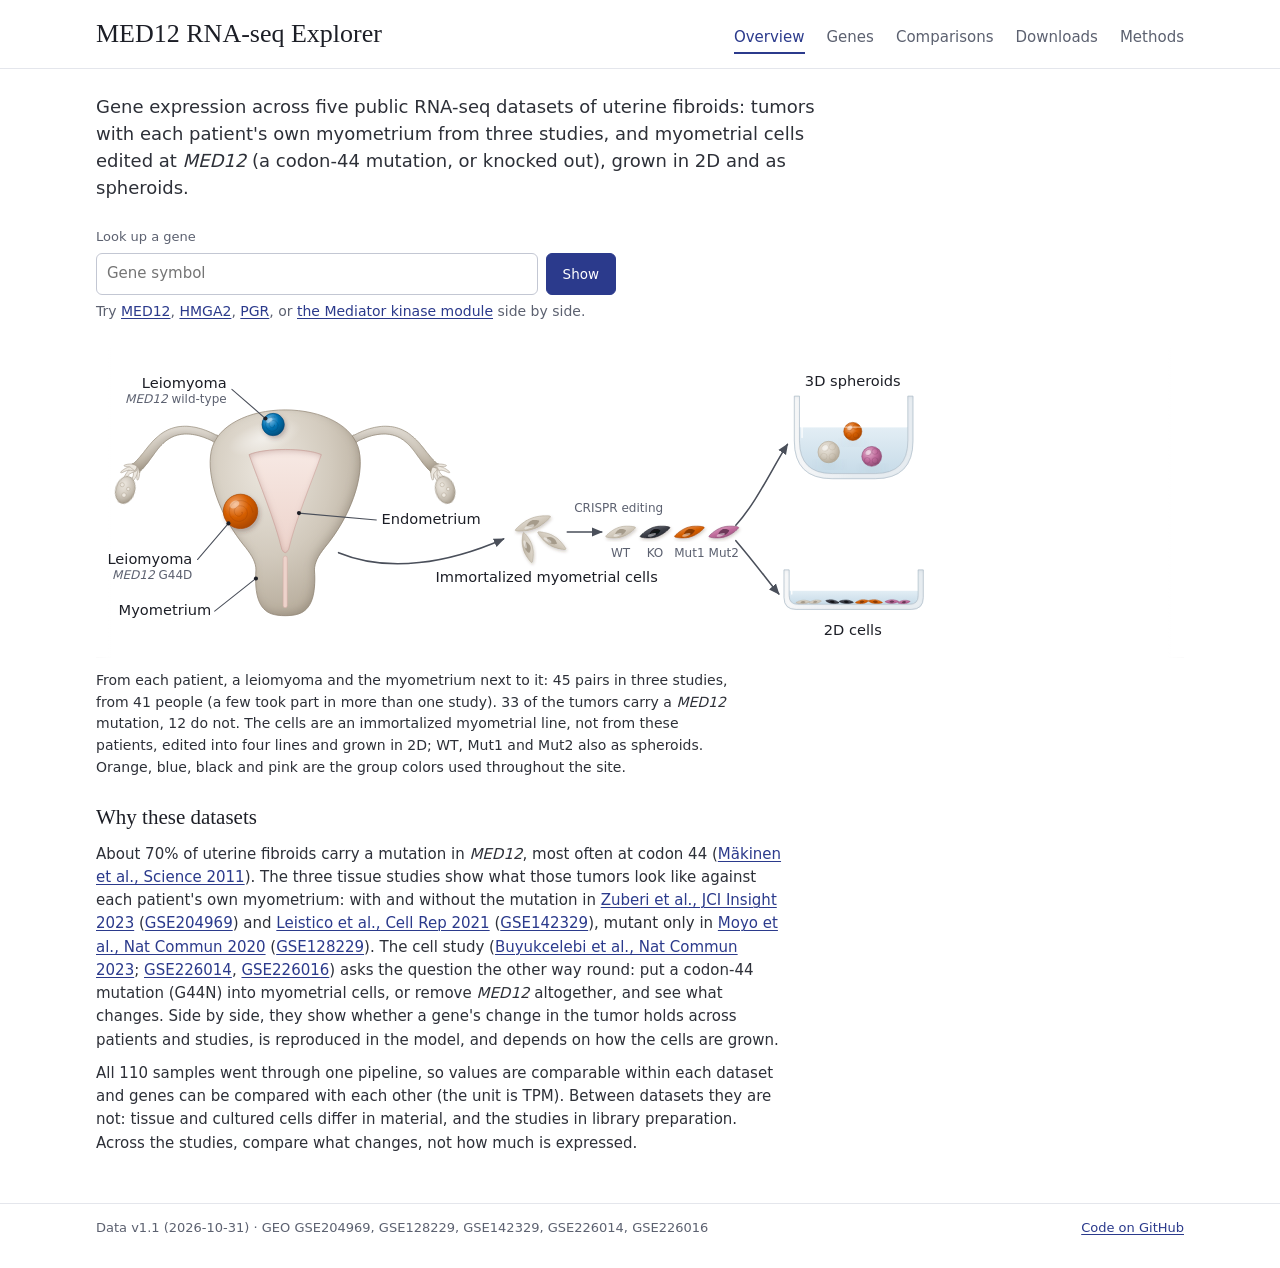
==== docs/index.html @ 9593c776 "v1.1: patients in more than one tissue study, from inherited variants; recorded and shown in hovers " ====
<!doctype html>
<html lang="en">
<head>
<meta charset="utf-8">
<meta name="viewport" content="width=device-width, initial-scale=1">
<title>MED12 RNA-seq Explorer</title>
<meta name="description" content="Five public RNA-seq datasets of uterine fibroids, reprocessed together: tumors with matched myometrium from three studies, and MED12-edited myometrial cells in 2D and 3D culture. Look up any gene.">
<link rel="icon" href="favicon.svg" type="image/svg+xml">
<link rel="stylesheet" href="style.css?v=09fa997c">
<script>
  // links made before the overview existed pointed the explorer's gene hash at this page
  if (/(^|[#&])genes?=/.test(location.hash)) location.replace("genes.html" + location.hash);
</script>
</head>
<body>
<header class="site-header">
  <div class="wrap">
    <h1><a href="index.html">MED12 RNA-seq Explorer</a></h1>
    <nav class="site-nav" aria-label="Site">
      <a href="index.html" aria-current="page">Overview</a>
      <a href="genes.html">Genes</a>
      <a href="de.html">Comparisons</a>
      <a href="downloads.html">Downloads</a>
      <a href="methods.html">Methods</a>
    </nav>
  </div>
</header>

<main class="wrap">
  <p class="lede big">Gene expression across five public RNA-seq datasets of uterine fibroids: tumors with each
    patient's own myometrium from three studies, and myometrial cells edited at <i>MED12</i> (a codon-44 mutation, or
    knocked out), grown in 2D and as spheroids.</p>

  <form class="field search lookup" id="lookup" autocomplete="off">
    <label for="q">Look up a gene</label>
    <div class="row">
      <input id="q" type="search" spellcheck="false" placeholder="Gene symbol">
      <button type="submit" class="btn primary">Show</button>
    </div>
    <ul id="suggest" class="suggest" role="listbox" hidden></ul>
    <p class="examples">Try <a href="genes.html#genes=MED12">MED12</a>, <a href="genes.html#genes=HMGA2">HMGA2</a>,
      <a href="genes.html#genes=PGR">PGR</a>, or <a href="genes.html#genes=MED12,MED12L,MED13,MED13L,CCNC,CDK8,CDK19">the Mediator kinase module</a> side by side.</p>
    <p id="lookup-msg" class="status" hidden></p>
  </form>

  <figure class="design">
    <div class="scroll">
    <!-- design:start -->
    <svg class="design-svg" viewBox="0 0 1000 360" role="img" aria-labelledby="design-title" xmlns="http://www.w3.org/2000/svg">
      <title id="design-title">Illustration: a frontal section of the uterus with two leiomyomas in the myometrial wall, one carrying MED12 G44D and one MED12 wild-type; an immortalized myometrial cell line edited with CRISPR into four lines (unedited WT, MED12 knock-out, and two codon-44 mutant clones Mut1 and Mut2), grown as 2D cultures and, for WT, Mut1 and Mut2, as 3D spheroids.</title>
  <defs>
    <marker id="arrow" viewBox="0 0 10 10" refX="9" refY="5" markerWidth="7" markerHeight="7" orient="auto">
      <path d="M0 0.8 L10 5 L0 9.2 Z" fill="#4a4f5a"/>
    </marker>
    <radialGradient id="gStone" cx="38%" cy="28%" r="78%">
      <stop offset="0" stop-color="#ece7df"/><stop offset="0.55" stop-color="#d2cabd"/><stop offset="1" stop-color="#b3a897"/>
    </radialGradient>
    <linearGradient id="gTube" x1="0" y1="0" x2="0" y2="1">
      <stop offset="0" stop-color="#ece7df"/><stop offset="0.6" stop-color="#d2cabd"/><stop offset="1" stop-color="#b3a897"/>
    </linearGradient>
    <radialGradient id="gOvary" cx="35%" cy="30%" r="80%">
      <stop offset="0" stop-color="#ece7df"/><stop offset="0.7" stop-color="#d2cabd"/><stop offset="1" stop-color="#b3a897"/>
    </radialGradient>
    <linearGradient id="gCavity" x1="0" y1="0" x2="0" y2="1">
      <stop offset="0" stop-color="#f7e9e4"/><stop offset="1" stop-color="#edd3cb"/>
    </linearGradient>
    <radialGradient id="gFibroid" cx="36%" cy="30%" r="75%">
      <stop offset="0" stop-color="#f3a872"/><stop offset="0.5" stop-color="#d55e00"/><stop offset="1" stop-color="#a84600"/>
    </radialGradient>
    <radialGradient id="gFibroidBlue" cx="36%" cy="30%" r="75%">
      <stop offset="0" stop-color="#7cc0ea"/><stop offset="0.5" stop-color="#0072b2"/><stop offset="1" stop-color="#004b78"/>
    </radialGradient>
    <radialGradient id="gSphereVerm" cx="36%" cy="32%" r="72%">
      <stop offset="0" stop-color="#f3a872"/><stop offset="0.55" stop-color="#d55e00"/><stop offset="1" stop-color="#a84600"/>
    </radialGradient>
    <radialGradient id="gSpherePink" cx="36%" cy="32%" r="72%">
      <stop offset="0" stop-color="#e6b3cf"/><stop offset="0.55" stop-color="#bf6a9b"/><stop offset="1" stop-color="#8e4a73"/>
    </radialGradient>
    <radialGradient id="gSphereStone" cx="36%" cy="32%" r="72%">
      <stop offset="0" stop-color="#ece7df"/><stop offset="0.55" stop-color="#d2cabd"/><stop offset="1" stop-color="#b3a897"/>
    </radialGradient>
    <linearGradient id="gGlass" x1="0" y1="0" x2="1" y2="0">
      <stop offset="0" stop-color="#ffffff" stop-opacity="0.9"/><stop offset="0.5" stop-color="#eef3f7"/><stop offset="1" stop-color="#eef3f7"/>
    </linearGradient>
    <linearGradient id="gMedium" x1="0" y1="0" x2="0" y2="1">
      <stop offset="0" stop-color="#e3eef5"/><stop offset="1" stop-color="#c7dbe8"/>
    </linearGradient>
    <radialGradient id="gSheen" cx="50%" cy="50%" r="50%">
      <stop offset="0" stop-color="#ffffff" stop-opacity="0.55"/><stop offset="1" stop-color="#ffffff" stop-opacity="0"/>
    </radialGradient>
    <!-- a soft shadow just inside an edge: the shading that stands in for an outline -->
    <filter id="inTissue" x="-20%" y="-20%" width="140%" height="140%">
      <feComponentTransfer in="SourceAlpha" result="inv"><feFuncA type="table" tableValues="1 0"/></feComponentTransfer>
      <feGaussianBlur in="inv" stdDeviation="5" result="blur"/>
      <feOffset in="blur" dx="-2" dy="-3" result="off"/>
      <feComposite in="off" in2="SourceAlpha" operator="in" result="shade"/>
      <feFlood flood-color="#6e6355" flood-opacity="0.45" result="col"/>
      <feComposite in="col" in2="shade" operator="in" result="tinted"/>
      <feMerge><feMergeNode in="SourceGraphic"/><feMergeNode in="tinted"/></feMerge>
    </filter>
    <filter id="inCavity" x="-20%" y="-20%" width="140%" height="140%">
      <feComponentTransfer in="SourceAlpha" result="inv"><feFuncA type="table" tableValues="1 0"/></feComponentTransfer>
      <feGaussianBlur in="inv" stdDeviation="4" result="blur"/>
      <feOffset in="blur" dx="1" dy="2" result="off"/>
      <feComposite in="off" in2="SourceAlpha" operator="in" result="shade"/>
      <feFlood flood-color="#a8766e" flood-opacity="0.55" result="col"/>
      <feComposite in="col" in2="shade" operator="in" result="tinted"/>
      <feMerge><feMergeNode in="SourceGraphic"/><feMergeNode in="tinted"/></feMerge>
    </filter>
    <filter id="inGlass" x="-20%" y="-20%" width="140%" height="140%">
      <feComponentTransfer in="SourceAlpha" result="inv"><feFuncA type="table" tableValues="1 0"/></feComponentTransfer>
      <feGaussianBlur in="inv" stdDeviation="3" result="blur"/>
      <feComposite in="blur" in2="SourceAlpha" operator="in" result="shade"/>
      <feFlood flood-color="#7f93a3" flood-opacity="0.35" result="col"/>
      <feComposite in="col" in2="shade" operator="in" result="tinted"/>
      <feMerge><feMergeNode in="SourceGraphic"/><feMergeNode in="tinted"/></feMerge>
    </filter>
    <filter id="cast" x="-30%" y="-30%" width="160%" height="160%">
      <feDropShadow dx="2" dy="3" stdDeviation="2.5" flood-color="#4a3326" flood-opacity="0.3"/>
    </filter>
    <filter id="castSoft" x="-30%" y="-30%" width="160%" height="160%">
      <feDropShadow dx="1" dy="2" stdDeviation="1.6" flood-color="#4a3326" flood-opacity="0.25"/>
    </filter>
    <filter id="blur6" x="-50%" y="-50%" width="200%" height="200%"><feGaussianBlur stdDeviation="6"/></filter>
  </defs>
  <defs>
    <linearGradient id="gDer0" gradientUnits="userSpaceOnUse" x1="508" y1="191.5" x2="508" y2="216.5" gradientTransform="rotate(-21.8 508 204)"><stop offset="0" stop-color="#ece7df"/><stop offset="0.5" stop-color="#d2cabd"/><stop offset="1" stop-color="#b3a897"/></linearGradient>
    <linearGradient id="gDer1" gradientUnits="userSpaceOnUse" x1="530" y1="212.5" x2="530" y2="235.5" gradientTransform="rotate(31.5 530 224)"><stop offset="0" stop-color="#ece7df"/><stop offset="0.5" stop-color="#d2cabd"/><stop offset="1" stop-color="#b3a897"/></linearGradient>
    <linearGradient id="gDer2" gradientUnits="userSpaceOnUse" x1="502" y1="221" x2="502" y2="243" gradientTransform="rotate(74.5 502 232)"><stop offset="0" stop-color="#ece7df"/><stop offset="0.5" stop-color="#d2cabd"/><stop offset="1" stop-color="#b3a897"/></linearGradient>
    <linearGradient id="gLineWT" gradientUnits="userSpaceOnUse" x1="610" y1="202.5" x2="610" y2="225.5" gradientTransform="rotate(-17.2 610 214)"><stop offset="0" stop-color="#ece7df"/><stop offset="0.5" stop-color="#d2cabd"/><stop offset="1" stop-color="#b3a897"/></linearGradient>
    <linearGradient id="gLineKO" gradientUnits="userSpaceOnUse" x1="650" y1="202.5" x2="650" y2="225.5" gradientTransform="rotate(-17.2 650 214)"><stop offset="0" stop-color="#7b7f8a"/><stop offset="0.5" stop-color="#3a3d46"/><stop offset="1" stop-color="#1c1e26"/></linearGradient>
    <linearGradient id="gLineMut1" gradientUnits="userSpaceOnUse" x1="690" y1="202.5" x2="690" y2="225.5" gradientTransform="rotate(-17.2 690 214)"><stop offset="0" stop-color="#f3a872"/><stop offset="0.5" stop-color="#d55e00"/><stop offset="1" stop-color="#a84600"/></linearGradient>
    <linearGradient id="gLineMut2" gradientUnits="userSpaceOnUse" x1="730" y1="202.5" x2="730" y2="225.5" gradientTransform="rotate(-17.2 730 214)"><stop offset="0" stop-color="#e6b3cf"/><stop offset="0.5" stop-color="#bf6a9b"/><stop offset="1" stop-color="#8e4a73"/></linearGradient>
    <linearGradient id="gLay0" gradientUnits="userSpaceOnUse" x1="822.1100058474908" y1="291.1340921829555" x2="822.1100058474908" y2="299.9586130806229" gradientTransform="rotate(-3.9 822.1100058474908 295.5463526317892)"><stop offset="0" stop-color="#ece7df"/><stop offset="0.5" stop-color="#d2cabd"/><stop offset="1" stop-color="#b3a897"/></linearGradient>
    <linearGradient id="gLay1" gradientUnits="userSpaceOnUse" x1="836.2766241832888" y1="291.1905584092141" x2="836.2766241832888" y2="299.262998719458" gradientTransform="rotate(-8.3 836.2766241832888 295.22677856433603)"><stop offset="0" stop-color="#ece7df"/><stop offset="0.5" stop-color="#d2cabd"/><stop offset="1" stop-color="#b3a897"/></linearGradient>
    <linearGradient id="gLay2" gradientUnits="userSpaceOnUse" x1="856.304738223176" y1="290.7396501195558" x2="856.304738223176" y2="299.43556620311597" gradientTransform="rotate(8.7 856.304738223176 295.0876081613359)"><stop offset="0" stop-color="#7b7f8a"/><stop offset="0.5" stop-color="#3a3d46"/><stop offset="1" stop-color="#1c1e26"/></linearGradient>
    <linearGradient id="gLay3" gradientUnits="userSpaceOnUse" x1="872.4504081538801" y1="290.81950531648243" x2="872.4504081538801" y2="299.60834214645325" gradientTransform="rotate(3.2 872.4504081538801 295.21392373146784)"><stop offset="0" stop-color="#7b7f8a"/><stop offset="0.5" stop-color="#3a3d46"/><stop offset="1" stop-color="#1c1e26"/></linearGradient>
    <linearGradient id="gLay4" gradientUnits="userSpaceOnUse" x1="890.6111922338414" y1="290.4134403449562" x2="890.6111922338414" y2="299.820882222292" gradientTransform="rotate(-8.0 890.6111922338414 295.1171612836241)"><stop offset="0" stop-color="#f3a872"/><stop offset="0.5" stop-color="#d55e00"/><stop offset="1" stop-color="#a84600"/></linearGradient>
    <linearGradient id="gLay5" gradientUnits="userSpaceOnUse" x1="906.2786469568234" y1="290.36549622859746" x2="906.2786469568234" y2="299.79821341166" gradientTransform="rotate(6.8 906.2786469568234 295.08185482012874)"><stop offset="0" stop-color="#f3a872"/><stop offset="0.5" stop-color="#d55e00"/><stop offset="1" stop-color="#a84600"/></linearGradient>
    <linearGradient id="gLay6" gradientUnits="userSpaceOnUse" x1="925.4149911346743" y1="290.49826857442656" x2="925.4149911346743" y2="299.3036509193124" gradientTransform="rotate(-1.2 925.4149911346743 294.9009597468695)"><stop offset="0" stop-color="#e6b3cf"/><stop offset="0.5" stop-color="#bf6a9b"/><stop offset="1" stop-color="#8e4a73"/></linearGradient>
    <linearGradient id="gLay7" gradientUnits="userSpaceOnUse" x1="939.5352178561409" y1="291.29181059489804" x2="939.5352178561409" y2="299.79813393474524" gradientTransform="rotate(-6.4 939.5352178561409 295.54497226482164)"><stop offset="0" stop-color="#e6b3cf"/><stop offset="0.5" stop-color="#bf6a9b"/><stop offset="1" stop-color="#8e4a73"/></linearGradient>
  </defs>
      <path d="M301.8 109.5 C302.9 110.5 303.8 108.6 304.7 108.1 C305.6 107.6 306.5 107.2 307.4 106.8 C308.4 106.4 309.3 106.0 310.2 105.6 C311.0 105.2 311.9 104.9 312.8 104.6 C313.7 104.2 314.6 103.9 315.4 103.6 C316.3 103.3 317.2 103.0 318.0 102.8 C318.9 102.5 319.7 102.3 320.5 102.0 C321.4 101.8 322.2 101.6 323.0 101.4 C323.8 101.2 324.6 101.1 325.5 100.9 C326.3 100.8 327.0 100.6 327.8 100.5 C328.6 100.4 329.4 100.3 330.2 100.2 C330.9 100.2 331.7 100.1 332.4 100.1 C333.2 100.0 333.9 100.0 334.7 100.0 C335.4 100.0 336.1 100.0 336.8 100.0 C337.5 100.1 338.3 100.1 338.9 100.2 C339.6 100.2 340.3 100.3 341.0 100.4 C341.7 100.5 342.4 100.6 343.0 100.8 C343.7 100.9 344.4 101.0 345.0 101.2 C345.7 101.4 346.3 101.6 346.9 101.8 C347.6 102.0 348.2 102.2 348.8 102.4 C349.4 102.6 350.0 102.9 350.6 103.1 C351.2 103.4 351.8 103.7 352.4 104.0 C353.0 104.3 353.6 104.6 354.1 104.9 C354.7 105.3 355.3 105.6 355.8 106.0 C356.4 106.4 357.0 106.7 357.5 107.1 C358.1 107.5 358.6 108.0 359.1 108.4 C359.7 108.8 360.3 109.4 360.8 109.8 C361.2 110.2 361.6 110.5 362.0 110.9 C362.4 111.3 362.7 111.6 363.1 112.0 C363.5 112.3 363.8 112.7 364.2 113.1 C364.5 113.5 364.9 113.8 365.3 114.2 C365.6 114.6 365.9 115.0 366.3 115.4 C366.6 115.8 367.0 116.2 367.3 116.6 C367.6 117.0 368.0 117.4 368.3 117.8 C368.6 118.2 369.0 118.7 369.3 119.1 C369.6 119.5 369.9 119.9 370.3 120.4 C370.6 120.8 370.9 121.2 371.2 121.6 C371.6 122.1 371.9 122.5 372.2 123.0 C372.5 123.4 372.8 123.8 373.2 124.3 C373.5 124.7 373.8 125.2 374.1 125.6 C374.4 126.1 374.8 126.5 375.1 127.0 C375.4 127.4 375.7 127.9 376.1 128.3 C376.4 128.8 376.7 129.3 377.1 129.7 C377.4 130.2 377.7 130.6 378.1 131.1 C378.4 131.6 378.8 132.0 379.1 132.5 C379.5 132.9 379.8 133.4 380.2 133.9 C380.5 134.3 380.9 134.8 381.3 135.3 C381.6 135.7 382.0 136.2 382.4 136.6 C382.8 137.1 383.2 137.5 383.6 138.0 C384.0 138.5 384.4 138.9 384.8 139.4 C385.2 139.8 385.6 140.3 386.0 140.7 C386.5 141.1 386.9 141.6 387.4 142.0 C387.8 142.5 388.3 142.9 388.7 143.3 C389.2 143.8 388.6 145.9 390.1 144.5 C391.6 143.2 396.8 137.1 397.9 135.5 C399.0 133.8 397.1 134.8 396.7 134.4 C396.2 134.1 395.9 133.7 395.5 133.4 C395.1 133.1 394.7 132.7 394.4 132.4 C394.0 132.0 393.6 131.6 393.3 131.3 C392.9 130.9 392.5 130.5 392.2 130.2 C391.8 129.8 391.5 129.4 391.1 129.0 C390.8 128.6 390.4 128.3 390.1 127.9 C389.7 127.5 389.4 127.1 389.0 126.7 C388.7 126.3 388.3 125.9 388.0 125.4 C387.7 125.0 387.3 124.6 387.0 124.2 C386.6 123.8 386.3 123.4 386.0 122.9 C385.6 122.5 385.3 122.1 384.9 121.7 C384.6 121.2 384.3 120.8 383.9 120.4 C383.6 119.9 383.2 119.5 382.9 119.0 C382.5 118.6 382.2 118.2 381.8 117.7 C381.5 117.3 381.1 116.8 380.8 116.4 C380.4 115.9 380.1 115.5 379.7 115.1 C379.4 114.6 379.0 114.2 378.6 113.7 C378.3 113.3 377.9 112.8 377.5 112.4 C377.1 111.9 376.7 111.5 376.4 111.1 C376.0 110.6 375.6 110.2 375.2 109.7 C374.8 109.3 374.4 108.9 374.0 108.4 C373.5 108.0 373.1 107.6 372.7 107.1 C372.3 106.7 371.8 106.3 371.4 105.9 C371.0 105.4 370.5 105.0 370.1 104.6 C369.6 104.2 369.1 103.8 368.7 103.4 C368.2 103.0 367.8 102.6 367.2 102.2 C366.7 101.7 365.9 101.1 365.3 100.6 C364.6 100.1 363.9 99.6 363.2 99.1 C362.5 98.6 361.8 98.2 361.1 97.7 C360.3 97.3 359.6 96.9 358.9 96.5 C358.1 96.1 357.4 95.7 356.6 95.3 C355.9 95.0 355.1 94.6 354.3 94.3 C353.5 94.0 352.8 93.7 352.0 93.5 C351.2 93.2 350.4 93.0 349.6 92.7 C348.8 92.5 348.0 92.3 347.1 92.1 C346.3 91.9 345.5 91.8 344.7 91.6 C343.8 91.5 343.0 91.4 342.2 91.3 C341.3 91.2 340.5 91.1 339.6 91.1 C338.8 91.0 337.9 91.0 337.0 91.0 C336.2 91.0 335.3 91.0 334.4 91.0 C333.6 91.1 332.7 91.1 331.8 91.2 C330.9 91.3 330.0 91.4 329.1 91.5 C328.3 91.6 327.4 91.7 326.5 91.9 C325.6 92.0 324.6 92.2 323.7 92.4 C322.8 92.6 321.9 92.8 321.0 93.1 C320.1 93.3 319.1 93.6 318.2 93.8 C317.3 94.1 316.4 94.4 315.4 94.7 C314.5 95.0 313.5 95.4 312.6 95.7 C311.7 96.1 310.7 96.5 309.8 96.8 C308.8 97.2 307.8 97.6 306.9 98.1 C305.9 98.5 305.0 99.0 304.0 99.4 C303.0 99.9 302.0 100.4 301.1 100.9 C300.1 101.4 298.0 101.0 298.2 102.5 C298.3 103.9 300.8 108.6 301.8 109.5 Z" fill="url(#gTube)" stroke="#9e9382" stroke-width="0.8" filter="url(#inTissue)"/>
      <g><path d="M395.4 142.4 C396.6 142.5 398.4 139.2 400.3 138.4 C402.2 137.6 405.5 138.0 406.6 137.6 C407.6 137.2 407.8 136.5 406.6 136.0 C405.4 135.6 401.8 134.7 399.4 134.9 C397.1 135.2 393.3 136.4 392.6 137.6 C392.0 138.9 394.1 142.3 395.4 142.4 Z" fill="#ece7df" stroke="#9e9382" stroke-width="0.6"/><path d="M393.9 142.7 C395.2 143.6 399.5 141.8 402.2 142.1 C404.9 142.5 408.7 144.8 410.1 145.0 C411.5 145.2 412.0 144.6 410.8 143.6 C409.6 142.5 405.9 139.7 403.1 138.7 C400.4 137.6 395.7 136.6 394.1 137.3 C392.6 137.9 392.5 141.9 393.9 142.7 Z" fill="#ece7df" stroke="#9e9382" stroke-width="0.6"/><path d="M391.8 141.6 C392.1 143.4 395.8 147.1 398.5 149.1 C401.1 151.1 405.8 153.2 407.4 153.7 C409.0 154.2 409.4 153.5 408.3 152.3 C407.2 151.1 402.9 148.8 400.9 146.5 C398.9 144.2 397.7 139.2 396.2 138.4 C394.7 137.6 391.4 139.8 391.8 141.6 Z" fill="#ece7df" stroke="#9e9382" stroke-width="0.6"/><path d="M391.3 140.3 C390.7 141.9 392.0 146.5 393.2 149.2 C394.4 151.9 397.5 155.5 398.6 156.6 C399.7 157.7 400.3 157.2 400.0 155.8 C399.7 154.3 397.2 150.8 396.6 148.1 C396.1 145.4 397.6 141.0 396.7 139.7 C395.8 138.4 391.9 138.7 391.3 140.3 Z" fill="#ece7df" stroke="#9e9382" stroke-width="0.6"/><path d="M391.5 138.8 C390.3 139.5 389.4 143.4 389.3 145.7 C389.2 148.1 390.3 151.7 390.8 152.8 C391.3 154.0 392.1 153.8 392.4 152.7 C392.7 151.6 392.1 148.3 392.8 146.4 C393.5 144.5 396.7 142.5 396.5 141.2 C396.3 139.9 392.7 138.0 391.5 138.8 Z" fill="#ece7df" stroke="#9e9382" stroke-width="0.6"/></g>
      <g transform="rotate(-16 406 165)" filter="url(#inTissue)"><ellipse cx="406" cy="165" rx="11" ry="16" fill="url(#gOvary)" stroke="#9e9382" stroke-width="0.8"/></g>
      <circle cx="402.5" cy="159" r="2.4" fill="#ece7df" stroke="#b3a897" stroke-width="0.6"/>
      <circle cx="409.5" cy="164" r="2.0" fill="#ece7df" stroke="#b3a897" stroke-width="0.6"/>
      <circle cx="404.5" cy="171" r="2.6" fill="#ece7df" stroke="#b3a897" stroke-width="0.6"/>
      <path d="M141.8 102.5 C142.0 101.0 139.9 101.4 138.9 100.9 C138.0 100.4 137.0 99.9 136.0 99.4 C135.0 99.0 134.1 98.5 133.1 98.1 C132.2 97.6 131.2 97.2 130.2 96.8 C129.3 96.5 128.3 96.1 127.4 95.7 C126.5 95.4 125.5 95.0 124.6 94.7 C123.6 94.4 122.7 94.1 121.8 93.8 C120.9 93.6 119.9 93.3 119.0 93.1 C118.1 92.8 117.2 92.6 116.3 92.4 C115.4 92.2 114.4 92.0 113.5 91.9 C112.6 91.7 111.7 91.6 110.9 91.5 C110.0 91.4 109.1 91.3 108.2 91.2 C107.3 91.1 106.4 91.1 105.6 91.0 C104.7 91.0 103.8 91.0 103.0 91.0 C102.1 91.0 101.2 91.0 100.4 91.1 C99.5 91.1 98.7 91.2 97.8 91.3 C97.0 91.4 96.2 91.5 95.3 91.6 C94.5 91.8 93.7 91.9 92.9 92.1 C92.0 92.3 91.2 92.5 90.4 92.7 C89.6 93.0 88.8 93.2 88.0 93.5 C87.2 93.7 86.5 94.0 85.7 94.3 C84.9 94.6 84.1 95.0 83.4 95.3 C82.6 95.7 81.9 96.1 81.1 96.5 C80.4 96.9 79.7 97.3 78.9 97.7 C78.2 98.2 77.5 98.6 76.8 99.1 C76.1 99.6 75.4 100.1 74.7 100.6 C74.1 101.1 73.3 101.7 72.8 102.2 C72.2 102.6 71.8 103.0 71.3 103.4 C70.9 103.8 70.4 104.2 69.9 104.6 C69.5 105.0 69.0 105.4 68.6 105.9 C68.2 106.3 67.7 106.7 67.3 107.1 C66.9 107.6 66.5 108.0 66.0 108.4 C65.6 108.9 65.2 109.3 64.8 109.7 C64.4 110.2 64.0 110.6 63.6 111.1 C63.3 111.5 62.9 111.9 62.5 112.4 C62.1 112.8 61.7 113.3 61.4 113.7 C61.0 114.2 60.6 114.6 60.3 115.1 C59.9 115.5 59.6 115.9 59.2 116.4 C58.9 116.8 58.5 117.3 58.2 117.7 C57.8 118.2 57.5 118.6 57.1 119.0 C56.8 119.5 56.4 119.9 56.1 120.4 C55.7 120.8 55.4 121.2 55.1 121.7 C54.7 122.1 54.4 122.5 54.0 122.9 C53.7 123.4 53.4 123.8 53.0 124.2 C52.7 124.6 52.3 125.0 52.0 125.4 C51.7 125.9 51.3 126.3 51.0 126.7 C50.6 127.1 50.3 127.5 49.9 127.9 C49.6 128.3 49.2 128.6 48.9 129.0 C48.5 129.4 48.2 129.8 47.8 130.2 C47.5 130.5 47.1 130.9 46.7 131.3 C46.4 131.6 46.0 132.0 45.6 132.4 C45.3 132.7 44.9 133.1 44.5 133.4 C44.1 133.7 43.8 134.1 43.3 134.4 C42.9 134.8 41.0 133.8 42.1 135.5 C43.2 137.1 48.4 143.2 49.9 144.5 C51.4 145.9 50.8 143.8 51.3 143.3 C51.7 142.9 52.2 142.5 52.6 142.0 C53.1 141.6 53.5 141.1 54.0 140.7 C54.4 140.3 54.8 139.8 55.2 139.4 C55.6 138.9 56.0 138.5 56.4 138.0 C56.8 137.5 57.2 137.1 57.6 136.6 C58.0 136.2 58.4 135.7 58.7 135.3 C59.1 134.8 59.5 134.3 59.8 133.9 C60.2 133.4 60.5 132.9 60.9 132.5 C61.2 132.0 61.6 131.6 61.9 131.1 C62.3 130.6 62.6 130.2 62.9 129.7 C63.3 129.3 63.6 128.8 63.9 128.3 C64.3 127.9 64.6 127.4 64.9 127.0 C65.2 126.5 65.6 126.1 65.9 125.6 C66.2 125.2 66.5 124.7 66.8 124.3 C67.2 123.8 67.5 123.4 67.8 123.0 C68.1 122.5 68.4 122.1 68.8 121.6 C69.1 121.2 69.4 120.8 69.7 120.4 C70.1 119.9 70.4 119.5 70.7 119.1 C71.0 118.7 71.4 118.2 71.7 117.8 C72.0 117.4 72.4 117.0 72.7 116.6 C73.0 116.2 73.4 115.8 73.7 115.4 C74.1 115.0 74.4 114.6 74.7 114.2 C75.1 113.8 75.5 113.5 75.8 113.1 C76.2 112.7 76.5 112.3 76.9 112.0 C77.3 111.6 77.6 111.3 78.0 110.9 C78.4 110.5 78.8 110.2 79.2 109.8 C79.7 109.4 80.3 108.8 80.9 108.4 C81.4 108.0 81.9 107.5 82.5 107.1 C83.0 106.7 83.6 106.4 84.2 106.0 C84.7 105.6 85.3 105.3 85.9 104.9 C86.4 104.6 87.0 104.3 87.6 104.0 C88.2 103.7 88.8 103.4 89.4 103.1 C90.0 102.9 90.6 102.6 91.2 102.4 C91.8 102.2 92.4 102.0 93.1 101.8 C93.7 101.6 94.3 101.4 95.0 101.2 C95.6 101.0 96.3 100.9 97.0 100.8 C97.6 100.6 98.3 100.5 99.0 100.4 C99.7 100.3 100.4 100.2 101.1 100.2 C101.7 100.1 102.5 100.1 103.2 100.0 C103.9 100.0 104.6 100.0 105.3 100.0 C106.1 100.0 106.8 100.0 107.6 100.1 C108.3 100.1 109.1 100.2 109.8 100.2 C110.6 100.3 111.4 100.4 112.2 100.5 C113.0 100.6 113.7 100.8 114.5 100.9 C115.4 101.1 116.2 101.2 117.0 101.4 C117.8 101.6 118.6 101.8 119.5 102.0 C120.3 102.3 121.1 102.5 122.0 102.8 C122.8 103.0 123.7 103.3 124.6 103.6 C125.4 103.9 126.3 104.2 127.2 104.6 C128.1 104.9 129.0 105.2 129.8 105.6 C130.7 106.0 131.6 106.4 132.6 106.8 C133.5 107.2 134.4 107.6 135.3 108.1 C136.2 108.6 137.1 110.5 138.2 109.5 C139.2 108.6 141.7 103.9 141.8 102.5 Z" fill="url(#gTube)" stroke="#9e9382" stroke-width="0.8" filter="url(#inTissue)"/>
      <g><path d="M43.5 141.2 C43.3 142.5 46.5 144.5 47.2 146.4 C47.9 148.3 47.3 151.6 47.6 152.7 C47.9 153.8 48.7 154.0 49.2 152.8 C49.7 151.7 50.8 148.1 50.7 145.7 C50.6 143.4 49.7 139.5 48.5 138.8 C47.3 138.0 43.7 139.9 43.5 141.2 Z" fill="#ece7df" stroke="#9e9382" stroke-width="0.6"/><path d="M43.3 139.7 C42.4 141.0 43.9 145.4 43.4 148.1 C42.8 150.8 40.3 154.3 40.0 155.8 C39.7 157.2 40.3 157.7 41.4 156.6 C42.5 155.5 45.6 151.9 46.8 149.2 C48.0 146.5 49.3 141.9 48.7 140.3 C48.1 138.7 44.2 138.4 43.3 139.7 Z" fill="#ece7df" stroke="#9e9382" stroke-width="0.6"/><path d="M44.5 137.7 C42.7 137.9 38.8 141.4 36.6 143.9 C34.4 146.4 32.1 150.9 31.5 152.5 C30.9 154.1 31.5 154.5 32.8 153.5 C34.1 152.5 36.6 148.4 39.1 146.5 C41.5 144.6 46.6 143.8 47.5 142.3 C48.4 140.8 46.3 137.4 44.5 137.7 Z" fill="#ece7df" stroke="#9e9382" stroke-width="0.6"/><path d="M45.9 137.3 C44.3 136.6 39.6 137.6 36.9 138.7 C34.1 139.7 30.4 142.5 29.2 143.6 C28.0 144.6 28.5 145.2 29.9 145.0 C31.3 144.8 35.1 142.5 37.8 142.1 C40.5 141.8 44.8 143.6 46.1 142.7 C47.5 141.9 47.4 137.9 45.9 137.3 Z" fill="#ece7df" stroke="#9e9382" stroke-width="0.6"/><path d="M47.4 137.6 C46.7 136.4 42.9 135.2 40.6 134.9 C38.2 134.7 34.6 135.6 33.4 136.0 C32.2 136.5 32.4 137.2 33.4 137.6 C34.5 138.0 37.8 137.6 39.7 138.4 C41.6 139.2 43.4 142.5 44.6 142.4 C45.9 142.3 48.0 138.9 47.4 137.6 Z" fill="#ece7df" stroke="#9e9382" stroke-width="0.6"/></g>
      <g transform="rotate(16 34 165)" filter="url(#inTissue)"><ellipse cx="34" cy="165" rx="11" ry="16" fill="url(#gOvary)" stroke="#9e9382" stroke-width="0.8"/></g>
      <circle cx="30.5" cy="159" r="2.4" fill="#ece7df" stroke="#b3a897" stroke-width="0.6"/>
      <circle cx="37.5" cy="164" r="2.0" fill="#ece7df" stroke="#b3a897" stroke-width="0.6"/>
      <circle cx="32.5" cy="171" r="2.6" fill="#ece7df" stroke="#b3a897" stroke-width="0.6"/>
      <path d="M220 72 C 262 72, 300 90, 306 120 C 312 150, 296 196, 266 232 C 258 242, 254 250, 254 258 C 256 288, 250 304, 236 309 C 228 312, 212 312, 204 309 C 190 304, 184 288, 186 258 C 186 250, 182 242, 174 232 C 144 196, 128 150, 134 120 C 140 90, 178 72, 220 72 Z" fill="url(#gStone)" stroke="#9e9382" stroke-width="0.9" filter="url(#inTissue)"/>
      <ellipse cx="196" cy="104" rx="44" ry="18" fill="url(#gSheen)" transform="rotate(-18 196 104)"/>
      <path d="M178 124 C 196 116, 244 116, 262 124 C 250 158, 232 200, 224 234 Q 220 242, 216 234 C 208 200, 190 158, 178 124 Z" fill="url(#gCavity)" stroke="#d4aba3" stroke-width="0.7" filter="url(#inCavity)"/>
      <rect x="217.6" y="242" width="4.8" height="60" rx="2.4" fill="#edd3cb" stroke="#d4aba3" stroke-width="0.6"/>
      <g filter="url(#cast)"><circle cx="168" cy="190" r="20" fill="url(#gFibroid)" stroke="#a84600" stroke-width="0.8"/></g>
      <path d="M170.0 191.0 C168.0 191.1 170.1 191.2 170.1 191.3 C170.1 191.4 170.1 191.6 170.1 191.7 C170.1 191.8 170.1 191.9 170.1 192.0 C170.1 192.1 170.1 192.3 170.1 192.4 C170.1 192.5 170.1 192.6 170.0 192.8 C170.0 192.9 170.0 193.0 169.9 193.1 C169.9 193.3 169.8 193.4 169.7 193.5 C169.7 193.6 169.6 193.7 169.5 193.8 C169.4 194.0 169.4 194.1 169.3 194.2 C169.2 194.3 169.1 194.4 169.0 194.5 C168.9 194.6 168.8 194.7 168.6 194.8 C168.5 194.9 168.4 194.9 168.3 195.0 C168.1 195.1 168.0 195.2 167.8 195.2 C167.7 195.3 167.6 195.3 167.4 195.4 C167.3 195.4 167.1 195.5 166.9 195.5 C166.8 195.5 166.6 195.6 166.5 195.6 C166.3 195.6 166.1 195.6 166.0 195.6 C165.8 195.6 165.6 195.6 165.4 195.6 C165.3 195.5 165.1 195.5 164.9 195.5 C164.8 195.4 164.6 195.4 164.4 195.3 C164.2 195.2 164.1 195.2 163.9 195.1 C163.8 195.0 163.6 194.9 163.4 194.8 C163.3 194.7 163.1 194.6 163.0 194.5 C162.8 194.4 162.7 194.2 162.5 194.1 C162.4 194.0 162.3 193.8 162.2 193.7 C162.0 193.5 161.9 193.3 161.8 193.2 C161.7 193.0 161.6 192.8 161.5 192.6 C161.4 192.5 161.3 192.3 161.3 192.1 C161.2 191.9 161.1 191.7 161.1 191.5 C161.0 191.3 161.0 191.1 161.0 190.8 C160.9 190.6 160.9 190.4 160.9 190.2 C160.9 190.0 160.9 189.8 160.9 189.5 C161.0 189.3 161.0 189.1 161.0 188.9 C161.1 188.7 161.1 188.4 161.2 188.2 C161.3 188.0 161.4 187.8 161.4 187.6 C161.5 187.4 161.6 187.1 161.8 186.9 C161.9 186.7 162.0 186.5 162.1 186.3 C162.3 186.1 162.4 186.0 162.6 185.8 C162.8 185.6 162.9 185.4 163.1 185.3 C163.3 185.1 163.5 184.9 163.7 184.8 C163.9 184.6 164.1 184.5 164.3 184.4 C164.6 184.3 164.8 184.1 165.0 184.0 C165.3 183.9 165.5 183.8 165.7 183.8 C166.0 183.7 166.3 183.6 166.5 183.6 C166.8 183.5 167.0 183.5 167.3 183.5 C167.6 183.4 167.8 183.4 168.1 183.4 C168.4 183.4 168.6 183.5 168.9 183.5 C169.2 183.5 169.5 183.6 169.7 183.7 C170.0 183.7 170.3 183.8 170.5 183.9 C170.8 184.0 171.1 184.1 171.3 184.2 C171.6 184.3 171.8 184.5 172.1 184.6 C172.3 184.8 172.6 185.0 172.8 185.1 C173.0 185.3 173.2 185.5 173.5 185.7 C173.7 185.9 173.9 186.1 174.1 186.4 C174.3 186.6 174.4 186.8 174.6 187.1 C174.8 187.3 174.9 187.6 175.1 187.9 C175.2 188.1 175.3 188.4 175.4 188.7 C175.6 189.0 175.7 189.3 175.7 189.6 C175.8 189.9 175.9 190.2 175.9 190.5 C176.0 190.8 176.0 191.2 176.0 191.5 C176.1 191.8 176.1 192.1 176.0 192.4 C176.0 192.8 176.0 193.1 175.9 193.4 C175.9 193.7 175.8 194.1 175.7 194.4 C175.6 194.7 175.5 195.0 175.4 195.3 C175.3 195.6 175.1 195.9 175.0 196.2 C174.8 196.5 174.7 196.8 174.5 197.1 C174.3 197.4 174.1 197.7 173.9 197.9 C173.6 198.2 173.4 198.5 173.1 198.7 C172.9 198.9 172.6 199.2 172.4 199.4 C172.1 199.6 171.8 199.8 171.5 200.0 C171.2 200.2 170.9 200.4 170.5 200.5 C170.2 200.7 169.9 200.8 169.5 200.9 C169.2 201.1 168.9 201.2 168.5 201.3 C168.1 201.3 167.8 201.4 167.4 201.5 C167.0 201.5 166.7 201.5 166.3 201.5 C165.9 201.5 165.6 201.5 165.2 201.5 C164.8 201.5 164.4 201.4 164.1 201.4 C163.7 201.3 163.3 201.2 162.9 201.1 C162.6 201.0 162.2 200.8 161.9 200.7 C161.5 200.5 161.1 200.4 160.8 200.2 C160.5 200.0 160.1 199.8 159.8 199.5 C159.5 199.3 159.2 199.1 158.9 198.8 C158.6 198.5 158.3 198.3 158.0 198.0 C157.7 197.7 157.5 197.4 157.2 197.0 C157.0 196.7 156.8 196.4 156.6 196.0 C156.4 195.7 156.2 195.3 156.0 194.9 C155.8 194.6 155.7 194.2 155.6 193.8 C155.4 193.4 155.3 193.0 155.2 192.6 C155.1 192.2 155.1 191.7 155.0 191.3 C155.0 190.9 155.0 190.5 155.0 190.0 C155.0 189.6 155.0 189.2 155.0 188.8 C155.1 188.3 155.1 187.9 155.2 187.5 C155.3 187.1 155.4 186.6 155.6 186.2 C155.7 185.8 155.9 185.4 156.1 185.0 C156.2 184.6 156.4 184.2 156.7 183.8 C156.9 183.4 157.1 183.1 157.4 182.7 C157.7 182.3 158.0 182.0 158.3 181.7 C158.6 181.3 158.9 181.0 159.2 180.7 C159.6 180.4 159.9 180.1 160.3 179.9 C160.7 179.6 161.1 179.4 161.5 179.1 C161.9 178.9 162.3 178.7 162.7 178.5 C163.2 178.3 163.6 178.2 164.0 178.0 C164.5 177.9 165.0 177.8 165.4 177.7 C165.9 177.6 166.3 177.6 166.8 177.5 C167.3 177.5 167.8 177.5 168.3 177.5 C168.7 177.5 169.2 177.5 169.7 177.6 C170.2 177.6 170.7 177.7 171.1 177.8 C171.6 178.0 172.1 178.1 172.5 178.3 C173.0 178.4 173.4 178.6 173.9 178.8 C174.3 179.0 174.8 179.3 175.2 179.5 C175.6 179.8 176.0 180.1 176.4 180.4 C176.8 180.7 177.2 181.0 177.6 181.4 C177.9 181.7 178.3 182.1 178.6 182.5 C178.9 182.9 179.2 183.3 179.5 183.7 C179.8 184.1 180.1 184.6 180.3 185.0 C180.6 185.5 180.8 185.9 181.0 186.4 C181.2 186.9 181.3 187.4 181.5 187.9 C181.6 188.4 181.7 188.9 181.8 189.4 C181.9 189.9 184.0 190.7 182.0 191.0" fill="none" stroke="#7e3400" stroke-opacity="0.22" stroke-width="1.1" stroke-linecap="round"/>
      <ellipse cx="161" cy="182" rx="6" ry="4" fill="#ffffff" fill-opacity="0.35" transform="rotate(-30 161 182)"/>
      <g filter="url(#cast)"><circle cx="206" cy="89" r="13" fill="url(#gFibroidBlue)" stroke="#004b78" stroke-width="0.8"/></g>
      <path d="M207.5 89.5 C207.4 91.0 207.5 89.6 207.6 89.7 C207.6 89.8 207.6 89.8 207.6 89.9 C207.6 90.0 207.6 90.0 207.6 90.1 C207.6 90.2 207.6 90.3 207.6 90.3 C207.6 90.4 207.6 90.5 207.6 90.6 C207.5 90.6 207.5 90.7 207.5 90.8 C207.5 90.9 207.5 90.9 207.4 91.0 C207.4 91.1 207.4 91.2 207.3 91.2 C207.3 91.3 207.2 91.4 207.2 91.4 C207.1 91.5 207.1 91.6 207.0 91.6 C207.0 91.7 206.9 91.8 206.9 91.8 C206.8 91.9 206.7 91.9 206.6 92.0 C206.6 92.1 206.5 92.1 206.4 92.2 C206.4 92.2 206.3 92.3 206.2 92.3 C206.1 92.3 206.0 92.4 205.9 92.4 C205.8 92.4 205.7 92.5 205.7 92.5 C205.6 92.5 205.5 92.6 205.4 92.6 C205.3 92.6 205.2 92.6 205.1 92.6 C205.0 92.6 204.9 92.6 204.8 92.6 C204.7 92.6 204.5 92.6 204.4 92.6 C204.3 92.6 204.2 92.6 204.1 92.5 C204.0 92.5 203.9 92.5 203.8 92.4 C203.7 92.4 203.6 92.4 203.5 92.3 C203.4 92.3 203.3 92.2 203.2 92.2 C203.1 92.1 203.0 92.0 202.9 92.0 C202.8 91.9 202.7 91.8 202.6 91.8 C202.6 91.7 202.5 91.6 202.4 91.5 C202.3 91.4 202.2 91.3 202.2 91.2 C202.1 91.1 202.0 91.0 202.0 90.9 C201.9 90.8 201.8 90.7 201.8 90.6 C201.7 90.5 201.7 90.4 201.6 90.3 C201.6 90.1 201.5 90.0 201.5 89.9 C201.5 89.8 201.4 89.7 201.4 89.5 C201.4 89.4 201.4 89.3 201.4 89.1 C201.4 89.0 201.4 88.9 201.4 88.7 C201.4 88.6 201.4 88.5 201.4 88.3 C201.4 88.2 201.4 88.0 201.5 87.9 C201.5 87.8 201.5 87.6 201.6 87.5 C201.6 87.4 201.7 87.2 201.7 87.1 C201.8 87.0 201.9 86.9 201.9 86.7 C202.0 86.6 202.1 86.5 202.2 86.4 C202.2 86.2 202.3 86.1 202.4 86.0 C202.5 85.9 202.6 85.8 202.7 85.7 C202.9 85.6 203.0 85.5 203.1 85.4 C203.2 85.3 203.3 85.2 203.5 85.1 C203.6 85.0 203.7 85.0 203.9 84.9 C204.0 84.8 204.1 84.7 204.3 84.7 C204.4 84.6 204.6 84.6 204.7 84.5 C204.9 84.5 205.1 84.4 205.2 84.4 C205.4 84.4 205.5 84.4 205.7 84.4 C205.9 84.3 206.0 84.3 206.2 84.3 C206.4 84.3 206.5 84.3 206.7 84.4 C206.9 84.4 207.0 84.4 207.2 84.4 C207.4 84.5 207.5 84.5 207.7 84.6 C207.9 84.6 208.0 84.7 208.2 84.7 C208.4 84.8 208.5 84.9 208.7 85.0 C208.8 85.1 209.0 85.1 209.1 85.2 C209.3 85.3 209.4 85.4 209.6 85.6 C209.7 85.7 209.8 85.8 210.0 85.9 C210.1 86.1 210.2 86.2 210.3 86.3 C210.5 86.5 210.6 86.6 210.7 86.8 C210.8 86.9 210.9 87.1 211.0 87.3 C211.1 87.4 211.1 87.6 211.2 87.8 C211.3 87.9 211.4 88.1 211.4 88.3 C211.5 88.5 211.5 88.7 211.6 88.9 C211.6 89.0 211.6 89.2 211.7 89.4 C211.7 89.6 211.7 89.8 211.7 90.0 C211.7 90.2 211.7 90.4 211.7 90.6 C211.7 90.8 211.6 91.0 211.6 91.2 C211.6 91.4 211.5 91.6 211.5 91.8 C211.4 92.0 211.4 92.2 211.3 92.4 C211.2 92.6 211.1 92.8 211.0 93.0 C210.9 93.2 210.8 93.3 210.7 93.5 C210.6 93.7 210.5 93.9 210.4 94.0 C210.2 94.2 210.1 94.4 210.0 94.5 C209.8 94.7 209.7 94.8 209.5 95.0 C209.3 95.1 209.2 95.3 209.0 95.4 C208.8 95.5 208.6 95.6 208.5 95.8 C208.3 95.9 208.1 96.0 207.9 96.1 C207.7 96.2 207.5 96.2 207.2 96.3 C207.0 96.4 206.8 96.5 206.6 96.5 C206.4 96.6 206.2 96.6 205.9 96.7 C205.7 96.7 205.5 96.7 205.3 96.7 C205.0 96.7 204.8 96.7 204.6 96.7 C204.3 96.7 204.1 96.7 203.9 96.7 C203.6 96.6 203.4 96.6 203.2 96.5 C202.9 96.5 202.7 96.4 202.5 96.3 C202.3 96.3 202.0 96.2 201.8 96.1 C201.6 96.0 201.4 95.9 201.2 95.8 C201.0 95.6 200.8 95.5 200.6 95.4 C200.4 95.2 200.2 95.1 200.0 94.9 C199.8 94.8 199.6 94.6 199.4 94.4 C199.3 94.2 199.1 94.0 199.0 93.8 C198.8 93.7 198.6 93.4 198.5 93.2 C198.4 93.0 198.2 92.8 198.1 92.6 C198.0 92.4 197.9 92.1 197.8 91.9 C197.7 91.6 197.6 91.4 197.6 91.2 C197.5 90.9 197.4 90.7 197.4 90.4 C197.3 90.2 197.3 89.9 197.3 89.6 C197.2 89.4 197.2 89.1 197.2 88.8 C197.2 88.6 197.2 88.3 197.3 88.0 C197.3 87.8 197.3 87.5 197.4 87.3 C197.4 87.0 197.5 86.7 197.6 86.5 C197.6 86.2 197.7 86.0 197.8 85.7 C197.9 85.5 198.0 85.2 198.2 85.0 C198.3 84.7 198.4 84.5 198.6 84.3 C198.7 84.0 198.9 83.8 199.1 83.6 C199.2 83.4 199.4 83.1 199.6 82.9 C199.8 82.7 200.0 82.5 200.2 82.4 C200.4 82.2 200.7 82.0 200.9 81.8 C201.1 81.7 201.4 81.5 201.6 81.4 C201.9 81.2 202.1 81.1 202.4 81.0 C202.6 80.9 202.9 80.8 203.2 80.7 C203.5 80.6 203.7 80.5 204.0 80.4 C204.3 80.4 204.6 80.3 204.9 80.3 C205.2 80.2 205.5 80.2 205.8 80.2 C206.1 80.2 206.4 80.2 206.7 80.2 C207.0 80.2 207.3 80.2 207.6 80.3 C207.8 80.3 208.4 78.9 208.4 80.5" fill="none" stroke="#003757" stroke-opacity="0.25" stroke-width="1" stroke-linecap="round"/>
      <ellipse cx="201.5" cy="84" rx="4" ry="2.6" fill="#ffffff" fill-opacity="0.35" transform="rotate(-30 201.5 84)"/>
      <g filter="url(#castSoft)"><path d="M528.4 195.8 C528.5 195.9 528.5 196.0 528.4 196.2 C528.4 196.3 528.4 196.4 528.3 196.6 C528.2 196.7 528.1 196.9 527.9 197.1 C527.8 197.3 527.6 197.5 527.4 197.7 C527.2 198.0 526.9 198.2 526.7 198.5 C526.4 198.7 526.1 199.0 525.8 199.3 C525.5 199.6 525.2 199.9 524.8 200.3 C524.5 200.6 524.1 201.0 523.7 201.3 C523.3 201.7 522.8 202.0 522.4 202.4 C521.9 202.8 521.5 203.2 521.0 203.5 C520.5 203.9 520.0 204.3 519.4 204.7 C518.9 205.1 518.4 205.5 517.8 205.8 C517.2 206.2 516.7 206.6 516.1 207.0 C515.5 207.3 514.8 207.7 514.2 208.0 C513.6 208.3 512.9 208.6 512.3 208.9 C511.6 209.3 511.0 209.5 510.3 209.8 C509.7 210.1 509.0 210.3 508.3 210.5 C507.6 210.8 506.9 211.0 506.2 211.2 C505.6 211.4 504.9 211.5 504.2 211.7 C503.5 211.8 502.8 212.0 502.2 212.1 C501.5 212.2 500.8 212.3 500.2 212.4 C499.5 212.5 498.9 212.6 498.3 212.6 C497.7 212.7 497.1 212.7 496.5 212.8 C495.9 212.8 495.3 212.8 494.8 212.8 C494.2 212.9 493.7 212.9 493.2 212.9 C492.8 212.9 492.3 212.9 491.9 212.9 C491.4 212.9 491.0 212.9 490.6 212.9 C490.3 212.9 489.9 212.8 489.6 212.8 C489.3 212.8 489.1 212.8 488.8 212.7 C488.6 212.7 488.4 212.6 488.2 212.6 C488.0 212.5 487.9 212.5 487.8 212.4 C487.7 212.3 487.6 212.3 487.6 212.2 C487.5 212.1 487.5 212.0 487.6 211.8 C487.6 211.7 487.6 211.6 487.7 211.4 C487.8 211.3 487.9 211.1 488.1 210.9 C488.2 210.7 488.4 210.5 488.6 210.3 C488.8 210.0 489.1 209.8 489.3 209.5 C489.6 209.3 489.9 209.0 490.2 208.7 C490.5 208.4 490.8 208.1 491.2 207.7 C491.5 207.4 491.9 207.0 492.3 206.7 C492.7 206.3 493.2 206.0 493.6 205.6 C494.1 205.2 494.5 204.8 495.0 204.5 C495.5 204.1 496.0 203.7 496.6 203.3 C497.1 202.9 497.6 202.5 498.2 202.2 C498.8 201.8 499.3 201.4 499.9 201.0 C500.5 200.7 501.2 200.3 501.8 200.0 C502.4 199.7 503.1 199.4 503.7 199.1 C504.4 198.7 505.0 198.5 505.7 198.2 C506.3 197.9 507.0 197.7 507.7 197.5 C508.4 197.2 509.1 197.0 509.8 196.8 C510.4 196.6 511.1 196.5 511.8 196.3 C512.5 196.2 513.2 196.0 513.8 195.9 C514.5 195.8 515.2 195.7 515.8 195.6 C516.5 195.5 517.1 195.4 517.7 195.4 C518.3 195.3 518.9 195.3 519.5 195.2 C520.1 195.2 520.7 195.2 521.2 195.2 C521.8 195.1 522.3 195.1 522.8 195.1 C523.2 195.1 523.7 195.1 524.1 195.1 C524.6 195.1 525.0 195.1 525.4 195.1 C525.7 195.1 526.1 195.2 526.4 195.2 C526.7 195.2 526.9 195.2 527.2 195.3 C527.4 195.3 527.6 195.4 527.8 195.4 C528.0 195.5 528.1 195.5 528.2 195.6 C528.3 195.7 528.4 195.7 528.4 195.8 Z" fill="url(#gDer0)" stroke="#b3a897" stroke-width="0.7"/><path d="M515.4 201.1 C515.4 201.1 515.4 201.2 515.4 201.2 C515.4 201.3 515.4 201.4 515.4 201.5 C515.3 201.6 515.3 201.6 515.3 201.7 C515.2 201.8 515.2 201.9 515.1 202.0 C515.0 202.2 515.0 202.3 514.9 202.4 C514.8 202.5 514.7 202.7 514.6 202.8 C514.5 203.0 514.4 203.1 514.3 203.3 C514.2 203.4 514.1 203.6 513.9 203.8 C513.8 203.9 513.7 204.1 513.5 204.3 C513.4 204.5 513.2 204.6 513.1 204.8 C512.9 205.0 512.7 205.2 512.6 205.3 C512.4 205.5 512.2 205.7 512.0 205.9 C511.8 206.0 511.6 206.2 511.4 206.3 C511.2 206.5 511.0 206.6 510.8 206.8 C510.6 206.9 510.3 207.0 510.1 207.2 C509.9 207.3 509.6 207.4 509.4 207.5 C509.2 207.6 508.9 207.7 508.7 207.7 C508.4 207.8 508.2 207.9 507.9 207.9 C507.7 208.0 507.4 208.0 507.1 208.0 C506.9 208.1 506.6 208.1 506.4 208.1 C506.1 208.1 505.9 208.1 505.6 208.1 C505.4 208.1 505.1 208.1 504.9 208.1 C504.7 208.1 504.4 208.0 504.2 208.0 C504.0 208.0 503.7 208.0 503.5 207.9 C503.3 207.9 503.1 207.9 502.9 207.8 C502.7 207.8 502.6 207.7 502.4 207.7 C502.2 207.7 502.1 207.6 501.9 207.6 C501.8 207.6 501.6 207.5 501.5 207.5 C501.4 207.4 501.3 207.4 501.2 207.4 C501.1 207.3 501.0 207.3 500.9 207.2 C500.9 207.2 500.8 207.1 500.7 207.1 C500.7 207.0 500.7 207.0 500.6 206.9 C500.6 206.9 500.6 206.8 500.6 206.8 C500.6 206.7 500.6 206.6 500.6 206.5 C500.7 206.4 500.7 206.4 500.7 206.3 C500.8 206.2 500.8 206.1 500.9 206.0 C501.0 205.8 501.0 205.7 501.1 205.6 C501.2 205.5 501.3 205.3 501.4 205.2 C501.5 205.0 501.6 204.9 501.7 204.7 C501.8 204.6 501.9 204.4 502.1 204.2 C502.2 204.1 502.3 203.9 502.5 203.7 C502.6 203.5 502.8 203.4 502.9 203.2 C503.1 203.0 503.3 202.8 503.4 202.7 C503.6 202.5 503.8 202.3 504.0 202.1 C504.2 202.0 504.4 201.8 504.6 201.7 C504.8 201.5 505.0 201.4 505.2 201.2 C505.4 201.1 505.7 201.0 505.9 200.8 C506.1 200.7 506.4 200.6 506.6 200.5 C506.8 200.4 507.1 200.3 507.3 200.3 C507.6 200.2 507.8 200.1 508.1 200.1 C508.3 200.0 508.6 200.0 508.9 200.0 C509.1 199.9 509.4 199.9 509.6 199.9 C509.9 199.9 510.1 199.9 510.4 199.9 C510.6 199.9 510.9 199.9 511.1 199.9 C511.3 199.9 511.6 200.0 511.8 200.0 C512.0 200.0 512.3 200.0 512.5 200.1 C512.7 200.1 512.9 200.1 513.1 200.2 C513.3 200.2 513.4 200.3 513.6 200.3 C513.8 200.3 513.9 200.4 514.1 200.4 C514.2 200.4 514.4 200.5 514.5 200.5 C514.6 200.6 514.7 200.6 514.8 200.6 C514.9 200.7 515.0 200.7 515.1 200.8 C515.1 200.8 515.2 200.9 515.3 200.9 C515.3 201.0 515.3 201.0 515.4 201.1 Z" fill="#9e9382" fill-opacity="0.85"/><ellipse cx="503.9" cy="208.0" rx="6.2" ry="1.8" fill="#ffffff" fill-opacity="0.45" transform="rotate(-21.8 503.9 208.0)"/></g>
      <g filter="url(#castSoft)"><path d="M546.2 233.9 C546.1 234.0 546.1 234.1 546.0 234.1 C545.9 234.2 545.7 234.2 545.6 234.2 C545.4 234.3 545.2 234.3 545.0 234.3 C544.8 234.3 544.6 234.3 544.3 234.3 C544.0 234.2 543.7 234.2 543.4 234.2 C543.1 234.1 542.7 234.1 542.4 234.0 C542.0 234.0 541.6 233.9 541.2 233.9 C540.8 233.8 540.3 233.7 539.9 233.6 C539.4 233.5 538.9 233.4 538.4 233.3 C537.9 233.2 537.4 233.1 536.9 233.0 C536.4 232.8 535.8 232.7 535.3 232.5 C534.7 232.4 534.2 232.2 533.6 232.0 C533.1 231.8 532.5 231.6 531.9 231.4 C531.4 231.2 530.8 230.9 530.3 230.7 C529.7 230.4 529.2 230.1 528.6 229.8 C528.1 229.5 527.5 229.2 527.0 228.9 C526.5 228.6 525.9 228.2 525.4 227.9 C524.9 227.5 524.4 227.2 523.9 226.8 C523.5 226.4 523.0 226.0 522.5 225.6 C522.1 225.2 521.7 224.8 521.2 224.4 C520.8 224.0 520.4 223.6 520.0 223.2 C519.6 222.8 519.2 222.3 518.9 221.9 C518.5 221.5 518.2 221.1 517.9 220.7 C517.5 220.3 517.2 219.9 517.0 219.6 C516.7 219.2 516.4 218.8 516.1 218.5 C515.9 218.2 515.7 217.8 515.4 217.5 C515.2 217.2 515.0 216.9 514.8 216.7 C514.7 216.4 514.5 216.1 514.4 215.9 C514.2 215.7 514.1 215.5 514.0 215.3 C513.9 215.1 513.9 214.9 513.8 214.8 C513.8 214.6 513.7 214.5 513.7 214.4 C513.7 214.2 513.8 214.1 513.8 214.1 C513.9 214.0 513.9 213.9 514.0 213.9 C514.1 213.8 514.3 213.8 514.4 213.8 C514.6 213.7 514.8 213.7 515.0 213.7 C515.2 213.7 515.4 213.7 515.7 213.7 C516.0 213.8 516.3 213.8 516.6 213.8 C516.9 213.9 517.3 213.9 517.6 214.0 C518.0 214.0 518.4 214.1 518.8 214.1 C519.2 214.2 519.7 214.3 520.1 214.4 C520.6 214.5 521.1 214.6 521.6 214.7 C522.1 214.8 522.6 214.9 523.1 215.0 C523.6 215.2 524.2 215.3 524.7 215.5 C525.3 215.6 525.8 215.8 526.4 216.0 C526.9 216.2 527.5 216.4 528.1 216.6 C528.6 216.8 529.2 217.1 529.7 217.3 C530.3 217.6 530.8 217.9 531.4 218.2 C531.9 218.5 532.5 218.8 533.0 219.1 C533.5 219.4 534.1 219.8 534.6 220.1 C535.1 220.5 535.6 220.8 536.1 221.2 C536.5 221.6 537.0 222.0 537.5 222.4 C537.9 222.8 538.3 223.2 538.8 223.6 C539.2 224.0 539.6 224.4 540.0 224.8 C540.4 225.2 540.8 225.7 541.1 226.1 C541.5 226.5 541.8 226.9 542.1 227.3 C542.5 227.7 542.8 228.1 543.0 228.4 C543.3 228.8 543.6 229.2 543.9 229.5 C544.1 229.8 544.3 230.2 544.6 230.5 C544.8 230.8 545.0 231.1 545.2 231.3 C545.3 231.6 545.5 231.9 545.6 232.1 C545.8 232.3 545.9 232.5 546.0 232.7 C546.1 232.9 546.1 233.1 546.2 233.2 C546.2 233.4 546.3 233.5 546.3 233.6 C546.3 233.8 546.2 233.9 546.2 233.9 Z" fill="url(#gDer1)" stroke="#b3a897" stroke-width="0.7"/><path d="M535.8 227.6 C535.8 227.6 535.8 227.7 535.7 227.7 C535.7 227.7 535.6 227.8 535.5 227.8 C535.5 227.8 535.4 227.9 535.3 227.9 C535.2 227.9 535.1 227.9 535.0 227.9 C534.9 228.0 534.8 228.0 534.6 228.0 C534.5 228.0 534.3 228.0 534.2 228.0 C534.0 228.1 533.9 228.1 533.7 228.1 C533.5 228.1 533.4 228.1 533.2 228.1 C533.0 228.1 532.8 228.1 532.6 228.1 C532.4 228.1 532.2 228.1 532.0 228.1 C531.8 228.0 531.5 228.0 531.3 228.0 C531.1 228.0 530.9 227.9 530.7 227.9 C530.5 227.8 530.3 227.8 530.0 227.7 C529.8 227.7 529.6 227.6 529.4 227.5 C529.2 227.4 529.0 227.4 528.8 227.3 C528.6 227.2 528.4 227.1 528.2 226.9 C528.0 226.8 527.8 226.7 527.6 226.6 C527.5 226.4 527.3 226.3 527.1 226.1 C527.0 226.0 526.8 225.8 526.7 225.7 C526.5 225.5 526.4 225.3 526.2 225.2 C526.1 225.0 526.0 224.8 525.8 224.6 C525.7 224.4 525.6 224.3 525.5 224.1 C525.4 223.9 525.3 223.7 525.2 223.5 C525.1 223.4 525.0 223.2 524.9 223.0 C524.8 222.9 524.8 222.7 524.7 222.5 C524.6 222.4 524.6 222.2 524.5 222.1 C524.4 222.0 524.4 221.8 524.3 221.7 C524.3 221.6 524.3 221.5 524.2 221.3 C524.2 221.2 524.2 221.1 524.1 221.0 C524.1 220.9 524.1 220.9 524.1 220.8 C524.1 220.7 524.1 220.6 524.1 220.6 C524.1 220.5 524.1 220.5 524.2 220.4 C524.2 220.4 524.2 220.3 524.3 220.3 C524.3 220.3 524.4 220.2 524.5 220.2 C524.5 220.2 524.6 220.1 524.7 220.1 C524.8 220.1 524.9 220.1 525.0 220.1 C525.1 220.0 525.2 220.0 525.4 220.0 C525.5 220.0 525.7 220.0 525.8 220.0 C526.0 219.9 526.1 219.9 526.3 219.9 C526.5 219.9 526.6 219.9 526.8 219.9 C527.0 219.9 527.2 219.9 527.4 219.9 C527.6 219.9 527.8 219.9 528.0 219.9 C528.2 220.0 528.5 220.0 528.7 220.0 C528.9 220.0 529.1 220.1 529.3 220.1 C529.5 220.2 529.7 220.2 530.0 220.3 C530.2 220.3 530.4 220.4 530.6 220.5 C530.8 220.6 531.0 220.6 531.2 220.7 C531.4 220.8 531.6 220.9 531.8 221.1 C532.0 221.2 532.2 221.3 532.4 221.4 C532.5 221.6 532.7 221.7 532.9 221.9 C533.0 222.0 533.2 222.2 533.3 222.3 C533.5 222.5 533.6 222.7 533.8 222.8 C533.9 223.0 534.0 223.2 534.2 223.4 C534.3 223.6 534.4 223.7 534.5 223.9 C534.6 224.1 534.7 224.3 534.8 224.5 C534.9 224.6 535.0 224.8 535.1 225.0 C535.2 225.1 535.2 225.3 535.3 225.5 C535.4 225.6 535.4 225.8 535.5 225.9 C535.6 226.0 535.6 226.2 535.7 226.3 C535.7 226.4 535.7 226.5 535.8 226.7 C535.8 226.8 535.8 226.9 535.9 227.0 C535.9 227.1 535.9 227.1 535.9 227.2 C535.9 227.3 535.9 227.4 535.9 227.4 C535.9 227.5 535.9 227.5 535.8 227.6 Z" fill="#9e9382" fill-opacity="0.85"/><ellipse cx="525.0" cy="223.4" rx="5.3" ry="1.6" fill="#ffffff" fill-opacity="0.45" transform="rotate(31.5 525.0 223.4)"/></g>
      <g filter="url(#castSoft)"><path d="M506.8 249.3 C506.7 249.4 506.6 249.4 506.5 249.3 C506.4 249.3 506.3 249.2 506.2 249.2 C506.1 249.1 505.9 249.0 505.8 248.8 C505.6 248.7 505.5 248.5 505.3 248.3 C505.1 248.2 504.9 248.0 504.7 247.7 C504.5 247.5 504.3 247.2 504.1 247.0 C503.9 246.7 503.6 246.4 503.4 246.1 C503.1 245.7 502.9 245.4 502.6 245.0 C502.3 244.7 502.1 244.3 501.8 243.9 C501.5 243.5 501.2 243.1 500.9 242.7 C500.7 242.2 500.4 241.8 500.1 241.3 C499.8 240.9 499.6 240.4 499.3 239.9 C499.0 239.4 498.8 238.9 498.5 238.4 C498.3 237.9 498.1 237.3 497.8 236.8 C497.6 236.3 497.4 235.7 497.2 235.2 C497.0 234.6 496.9 234.0 496.7 233.5 C496.5 232.9 496.4 232.3 496.3 231.8 C496.2 231.2 496.1 230.6 496.0 230.0 C495.9 229.5 495.8 228.9 495.7 228.3 C495.7 227.7 495.6 227.2 495.6 226.6 C495.6 226.1 495.6 225.5 495.6 225.0 C495.6 224.4 495.6 223.9 495.6 223.4 C495.6 222.9 495.6 222.4 495.7 221.9 C495.7 221.4 495.7 221.0 495.8 220.5 C495.8 220.1 495.9 219.6 495.9 219.2 C496.0 218.8 496.0 218.5 496.1 218.1 C496.1 217.8 496.2 217.4 496.2 217.1 C496.3 216.8 496.3 216.5 496.4 216.3 C496.4 216.1 496.5 215.8 496.6 215.6 C496.6 215.4 496.7 215.3 496.7 215.1 C496.8 215.0 496.9 214.9 496.9 214.8 C497.0 214.7 497.1 214.7 497.2 214.7 C497.3 214.6 497.4 214.6 497.5 214.7 C497.6 214.7 497.7 214.8 497.8 214.8 C497.9 214.9 498.1 215.0 498.2 215.2 C498.4 215.3 498.5 215.5 498.7 215.7 C498.9 215.8 499.1 216.0 499.3 216.3 C499.5 216.5 499.7 216.8 499.9 217.0 C500.1 217.3 500.4 217.6 500.6 217.9 C500.9 218.3 501.1 218.6 501.4 219.0 C501.7 219.3 501.9 219.7 502.2 220.1 C502.5 220.5 502.8 220.9 503.1 221.3 C503.3 221.8 503.6 222.2 503.9 222.7 C504.2 223.1 504.4 223.6 504.7 224.1 C505.0 224.6 505.2 225.1 505.5 225.6 C505.7 226.1 505.9 226.7 506.2 227.2 C506.4 227.7 506.6 228.3 506.8 228.8 C507.0 229.4 507.1 230.0 507.3 230.5 C507.5 231.1 507.6 231.7 507.7 232.2 C507.8 232.8 507.9 233.4 508.0 234.0 C508.1 234.5 508.2 235.1 508.3 235.7 C508.3 236.3 508.4 236.8 508.4 237.4 C508.4 237.9 508.4 238.5 508.4 239.0 C508.4 239.6 508.4 240.1 508.4 240.6 C508.4 241.1 508.4 241.6 508.3 242.1 C508.3 242.6 508.3 243.0 508.2 243.5 C508.2 243.9 508.1 244.4 508.1 244.8 C508.0 245.2 508.0 245.5 507.9 245.9 C507.9 246.2 507.8 246.6 507.8 246.9 C507.7 247.2 507.7 247.5 507.6 247.7 C507.6 247.9 507.5 248.2 507.4 248.4 C507.4 248.6 507.3 248.7 507.3 248.9 C507.2 249.0 507.1 249.1 507.1 249.2 C507.0 249.3 506.9 249.3 506.8 249.3 Z" fill="url(#gDer2)" stroke="#b3a897" stroke-width="0.7"/><path d="M503.7 238.2 C503.7 238.3 503.6 238.3 503.6 238.3 C503.5 238.3 503.4 238.2 503.4 238.2 C503.3 238.2 503.2 238.2 503.2 238.1 C503.1 238.1 503.0 238.0 502.9 238.0 C502.8 237.9 502.7 237.8 502.6 237.8 C502.5 237.7 502.4 237.6 502.3 237.5 C502.2 237.4 502.0 237.3 501.9 237.2 C501.8 237.1 501.7 237.0 501.5 236.9 C501.4 236.8 501.3 236.6 501.1 236.5 C501.0 236.4 500.9 236.2 500.7 236.1 C500.6 235.9 500.5 235.8 500.3 235.6 C500.2 235.5 500.1 235.3 499.9 235.1 C499.8 235.0 499.7 234.8 499.6 234.6 C499.5 234.4 499.4 234.3 499.3 234.1 C499.2 233.9 499.1 233.7 499.0 233.5 C498.9 233.3 498.9 233.1 498.8 232.9 C498.8 232.7 498.7 232.5 498.7 232.3 C498.6 232.1 498.6 231.8 498.6 231.6 C498.6 231.4 498.6 231.2 498.6 231.0 C498.6 230.8 498.6 230.6 498.6 230.4 C498.6 230.2 498.7 230.0 498.7 229.7 C498.7 229.5 498.8 229.3 498.8 229.2 C498.8 229.0 498.9 228.8 498.9 228.6 C499.0 228.4 499.0 228.2 499.1 228.1 C499.1 227.9 499.2 227.7 499.2 227.6 C499.3 227.4 499.4 227.3 499.4 227.1 C499.5 227.0 499.5 226.9 499.6 226.7 C499.6 226.6 499.7 226.5 499.7 226.4 C499.7 226.3 499.8 226.2 499.8 226.2 C499.9 226.1 499.9 226.0 500.0 226.0 C500.0 225.9 500.1 225.9 500.1 225.8 C500.2 225.8 500.2 225.8 500.3 225.8 C500.3 225.7 500.4 225.7 500.4 225.7 C500.5 225.7 500.6 225.8 500.6 225.8 C500.7 225.8 500.8 225.8 500.8 225.9 C500.9 225.9 501.0 226.0 501.1 226.0 C501.2 226.1 501.3 226.2 501.4 226.2 C501.5 226.3 501.6 226.4 501.7 226.5 C501.8 226.6 502.0 226.7 502.1 226.8 C502.2 226.9 502.3 227.0 502.5 227.1 C502.6 227.2 502.7 227.4 502.9 227.5 C503.0 227.6 503.1 227.8 503.3 227.9 C503.4 228.1 503.5 228.2 503.7 228.4 C503.8 228.5 503.9 228.7 504.1 228.9 C504.2 229.0 504.3 229.2 504.4 229.4 C504.5 229.6 504.6 229.7 504.7 229.9 C504.8 230.1 504.9 230.3 505.0 230.5 C505.1 230.7 505.1 230.9 505.2 231.1 C505.2 231.3 505.3 231.5 505.3 231.7 C505.4 231.9 505.4 232.2 505.4 232.4 C505.4 232.6 505.4 232.8 505.4 233.0 C505.4 233.2 505.4 233.4 505.4 233.6 C505.4 233.8 505.3 234.0 505.3 234.3 C505.3 234.5 505.2 234.7 505.2 234.8 C505.2 235.0 505.1 235.2 505.1 235.4 C505.0 235.6 505.0 235.8 504.9 235.9 C504.9 236.1 504.8 236.3 504.8 236.4 C504.7 236.6 504.6 236.7 504.6 236.9 C504.5 237.0 504.5 237.1 504.4 237.3 C504.4 237.4 504.3 237.5 504.3 237.6 C504.3 237.7 504.2 237.8 504.2 237.8 C504.1 237.9 504.1 238.0 504.0 238.0 C504.0 238.1 503.9 238.1 503.9 238.2 C503.8 238.2 503.8 238.2 503.7 238.2 Z" fill="#9e9382" fill-opacity="0.85"/><ellipse cx="498.9" cy="228.4" rx="5.0" ry="1.5" fill="#ffffff" fill-opacity="0.45" transform="rotate(74.5 498.9 228.4)"/></g>
      <g filter="url(#castSoft)"><path d="M627.2 208.7 C627.2 208.8 627.2 208.9 627.2 209.0 C627.2 209.1 627.1 209.2 627.0 209.3 C627.0 209.5 626.9 209.6 626.7 209.8 C626.6 209.9 626.4 210.1 626.3 210.3 C626.1 210.5 625.9 210.7 625.7 210.9 C625.4 211.1 625.2 211.3 624.9 211.6 C624.6 211.8 624.4 212.1 624.0 212.3 C623.7 212.6 623.4 212.9 623.1 213.2 C622.7 213.4 622.3 213.7 622.0 214.0 C621.6 214.3 621.2 214.6 620.7 214.9 C620.3 215.2 619.9 215.5 619.4 215.8 C619.0 216.1 618.5 216.4 618.0 216.7 C617.6 216.9 617.1 217.2 616.5 217.5 C616.0 217.8 615.5 218.0 615.0 218.2 C614.5 218.5 613.9 218.7 613.4 218.9 C612.8 219.1 612.3 219.3 611.7 219.5 C611.1 219.7 610.6 219.8 610.0 220.0 C609.4 220.1 608.9 220.2 608.3 220.3 C607.7 220.4 607.1 220.5 606.6 220.6 C606.0 220.6 605.4 220.7 604.9 220.7 C604.3 220.8 603.8 220.8 603.2 220.8 C602.7 220.8 602.2 220.8 601.6 220.8 C601.1 220.8 600.6 220.8 600.1 220.8 C599.7 220.7 599.2 220.7 598.7 220.7 C598.3 220.6 597.9 220.6 597.5 220.6 C597.1 220.5 596.7 220.5 596.3 220.4 C596.0 220.4 595.6 220.3 595.3 220.3 C595.0 220.2 594.7 220.2 594.5 220.1 C594.2 220.1 594.0 220.0 593.8 220.0 C593.6 219.9 593.4 219.8 593.3 219.8 C593.2 219.7 593.1 219.6 593.0 219.6 C592.9 219.5 592.8 219.4 592.8 219.3 C592.8 219.2 592.8 219.1 592.8 219.0 C592.8 218.9 592.9 218.8 593.0 218.7 C593.0 218.5 593.1 218.4 593.3 218.2 C593.4 218.1 593.6 217.9 593.7 217.7 C593.9 217.5 594.1 217.3 594.3 217.1 C594.6 216.9 594.8 216.7 595.1 216.4 C595.4 216.2 595.6 215.9 596.0 215.7 C596.3 215.4 596.6 215.1 596.9 214.8 C597.3 214.6 597.7 214.3 598.0 214.0 C598.4 213.7 598.8 213.4 599.3 213.1 C599.7 212.8 600.1 212.5 600.6 212.2 C601.0 211.9 601.5 211.6 602.0 211.3 C602.4 211.1 602.9 210.8 603.5 210.5 C604.0 210.2 604.5 210.0 605.0 209.8 C605.5 209.5 606.1 209.3 606.6 209.1 C607.2 208.9 607.7 208.7 608.3 208.5 C608.9 208.3 609.4 208.2 610.0 208.0 C610.6 207.9 611.1 207.8 611.7 207.7 C612.3 207.6 612.9 207.5 613.4 207.4 C614.0 207.4 614.6 207.3 615.1 207.3 C615.7 207.2 616.2 207.2 616.8 207.2 C617.3 207.2 617.8 207.2 618.4 207.2 C618.9 207.2 619.4 207.2 619.9 207.2 C620.3 207.3 620.8 207.3 621.3 207.3 C621.7 207.4 622.1 207.4 622.5 207.4 C622.9 207.5 623.3 207.5 623.7 207.6 C624.0 207.6 624.4 207.7 624.7 207.7 C625.0 207.8 625.3 207.8 625.5 207.9 C625.8 207.9 626.0 208.0 626.2 208.0 C626.4 208.1 626.6 208.2 626.7 208.2 C626.8 208.3 626.9 208.4 627.0 208.4 C627.1 208.5 627.2 208.6 627.2 208.7 Z" fill="url(#gLineWT)" stroke="#b3a897" stroke-width="0.7"/><path d="M616.2 212.1 C616.2 212.1 616.2 212.2 616.2 212.3 C616.2 212.3 616.2 212.4 616.2 212.5 C616.2 212.5 616.1 212.6 616.1 212.7 C616.0 212.8 616.0 212.9 615.9 213.0 C615.9 213.0 615.8 213.2 615.8 213.3 C615.7 213.4 615.6 213.5 615.5 213.6 C615.4 213.7 615.3 213.9 615.2 214.0 C615.1 214.1 615.0 214.3 614.9 214.4 C614.8 214.5 614.7 214.7 614.6 214.8 C614.4 215.0 614.3 215.1 614.2 215.3 C614.0 215.4 613.9 215.5 613.7 215.7 C613.6 215.8 613.4 216.0 613.2 216.1 C613.1 216.2 612.9 216.3 612.7 216.5 C612.6 216.6 612.4 216.7 612.2 216.8 C612.0 216.9 611.8 217.0 611.6 217.1 C611.4 217.2 611.2 217.2 611.0 217.3 C610.8 217.4 610.6 217.4 610.4 217.5 C610.2 217.5 610.0 217.5 609.8 217.5 C609.6 217.6 609.3 217.6 609.1 217.6 C608.9 217.6 608.7 217.6 608.5 217.6 C608.3 217.5 608.1 217.5 607.9 217.5 C607.7 217.5 607.5 217.4 607.3 217.4 C607.1 217.3 606.9 217.3 606.7 217.2 C606.5 217.2 606.3 217.2 606.2 217.1 C606.0 217.1 605.8 217.0 605.7 216.9 C605.5 216.9 605.4 216.8 605.2 216.8 C605.1 216.7 605.0 216.7 604.8 216.6 C604.7 216.6 604.6 216.5 604.5 216.5 C604.4 216.4 604.3 216.4 604.2 216.4 C604.2 216.3 604.1 216.3 604.0 216.2 C604.0 216.2 603.9 216.1 603.9 216.1 C603.9 216.0 603.8 216.0 603.8 215.9 C603.8 215.9 603.8 215.8 603.8 215.7 C603.8 215.7 603.8 215.6 603.8 215.5 C603.8 215.5 603.9 215.4 603.9 215.3 C604.0 215.2 604.0 215.1 604.1 215.0 C604.1 215.0 604.2 214.8 604.2 214.7 C604.3 214.6 604.4 214.5 604.5 214.4 C604.6 214.3 604.7 214.1 604.8 214.0 C604.9 213.9 605.0 213.7 605.1 213.6 C605.2 213.5 605.3 213.3 605.4 213.2 C605.6 213.0 605.7 212.9 605.8 212.7 C606.0 212.6 606.1 212.5 606.3 212.3 C606.4 212.2 606.6 212.0 606.8 211.9 C606.9 211.8 607.1 211.7 607.3 211.5 C607.4 211.4 607.6 211.3 607.8 211.2 C608.0 211.1 608.2 211.0 608.4 210.9 C608.6 210.8 608.8 210.8 609.0 210.7 C609.2 210.6 609.4 210.6 609.6 210.5 C609.8 210.5 610.0 210.5 610.2 210.5 C610.4 210.4 610.7 210.4 610.9 210.4 C611.1 210.4 611.3 210.4 611.5 210.4 C611.7 210.5 611.9 210.5 612.1 210.5 C612.3 210.5 612.5 210.6 612.7 210.6 C612.9 210.7 613.1 210.7 613.3 210.8 C613.5 210.8 613.7 210.8 613.8 210.9 C614.0 210.9 614.2 211.0 614.3 211.1 C614.5 211.1 614.6 211.2 614.8 211.2 C614.9 211.3 615.0 211.3 615.2 211.4 C615.3 211.4 615.4 211.5 615.5 211.5 C615.6 211.6 615.7 211.6 615.8 211.6 C615.8 211.7 615.9 211.7 616.0 211.8 C616.0 211.8 616.1 211.9 616.1 211.9 C616.1 212.0 616.2 212.0 616.2 212.1 Z" fill="#9e9382" fill-opacity="0.85"/><ellipse cx="606.5" cy="217.3" rx="5.0" ry="1.6" fill="#ffffff" fill-opacity="0.45" transform="rotate(-17.2 606.5 217.3)"/></g>
      <g filter="url(#castSoft)"><path d="M667.2 208.7 C667.2 208.8 667.2 208.9 667.2 209.0 C667.2 209.1 667.1 209.2 667.0 209.3 C667.0 209.5 666.9 209.6 666.7 209.8 C666.6 209.9 666.4 210.1 666.3 210.3 C666.1 210.5 665.9 210.7 665.7 210.9 C665.4 211.1 665.2 211.3 664.9 211.6 C664.6 211.8 664.4 212.1 664.0 212.3 C663.7 212.6 663.4 212.9 663.1 213.2 C662.7 213.4 662.3 213.7 662.0 214.0 C661.6 214.3 661.2 214.6 660.7 214.9 C660.3 215.2 659.9 215.5 659.4 215.8 C659.0 216.1 658.5 216.4 658.0 216.7 C657.6 216.9 657.1 217.2 656.5 217.5 C656.0 217.8 655.5 218.0 655.0 218.2 C654.5 218.5 653.9 218.7 653.4 218.9 C652.8 219.1 652.3 219.3 651.7 219.5 C651.1 219.7 650.6 219.8 650.0 220.0 C649.4 220.1 648.9 220.2 648.3 220.3 C647.7 220.4 647.1 220.5 646.6 220.6 C646.0 220.6 645.4 220.7 644.9 220.7 C644.3 220.8 643.8 220.8 643.2 220.8 C642.7 220.8 642.2 220.8 641.6 220.8 C641.1 220.8 640.6 220.8 640.1 220.8 C639.7 220.7 639.2 220.7 638.7 220.7 C638.3 220.6 637.9 220.6 637.5 220.6 C637.1 220.5 636.7 220.5 636.3 220.4 C636.0 220.4 635.6 220.3 635.3 220.3 C635.0 220.2 634.7 220.2 634.5 220.1 C634.2 220.1 634.0 220.0 633.8 220.0 C633.6 219.9 633.4 219.8 633.3 219.8 C633.2 219.7 633.1 219.6 633.0 219.6 C632.9 219.5 632.8 219.4 632.8 219.3 C632.8 219.2 632.8 219.1 632.8 219.0 C632.8 218.9 632.9 218.8 633.0 218.7 C633.0 218.5 633.1 218.4 633.3 218.2 C633.4 218.1 633.6 217.9 633.7 217.7 C633.9 217.5 634.1 217.3 634.3 217.1 C634.6 216.9 634.8 216.7 635.1 216.4 C635.4 216.2 635.6 215.9 636.0 215.7 C636.3 215.4 636.6 215.1 636.9 214.8 C637.3 214.6 637.7 214.3 638.0 214.0 C638.4 213.7 638.8 213.4 639.3 213.1 C639.7 212.8 640.1 212.5 640.6 212.2 C641.0 211.9 641.5 211.6 642.0 211.3 C642.4 211.1 642.9 210.8 643.5 210.5 C644.0 210.2 644.5 210.0 645.0 209.8 C645.5 209.5 646.1 209.3 646.6 209.1 C647.2 208.9 647.7 208.7 648.3 208.5 C648.9 208.3 649.4 208.2 650.0 208.0 C650.6 207.9 651.1 207.8 651.7 207.7 C652.3 207.6 652.9 207.5 653.4 207.4 C654.0 207.4 654.6 207.3 655.1 207.3 C655.7 207.2 656.2 207.2 656.8 207.2 C657.3 207.2 657.8 207.2 658.4 207.2 C658.9 207.2 659.4 207.2 659.9 207.2 C660.3 207.3 660.8 207.3 661.3 207.3 C661.7 207.4 662.1 207.4 662.5 207.4 C662.9 207.5 663.3 207.5 663.7 207.6 C664.0 207.6 664.4 207.7 664.7 207.7 C665.0 207.8 665.3 207.8 665.5 207.9 C665.8 207.9 666.0 208.0 666.2 208.0 C666.4 208.1 666.6 208.2 666.7 208.2 C666.8 208.3 666.9 208.4 667.0 208.4 C667.1 208.5 667.2 208.6 667.2 208.7 Z" fill="url(#gLineKO)" stroke="#1c1e26" stroke-width="0.7"/><path d="M656.2 212.1 C656.2 212.1 656.2 212.2 656.2 212.3 C656.2 212.3 656.2 212.4 656.2 212.5 C656.2 212.5 656.1 212.6 656.1 212.7 C656.0 212.8 656.0 212.9 655.9 213.0 C655.9 213.0 655.8 213.2 655.8 213.3 C655.7 213.4 655.6 213.5 655.5 213.6 C655.4 213.7 655.3 213.9 655.2 214.0 C655.1 214.1 655.0 214.3 654.9 214.4 C654.8 214.5 654.7 214.7 654.6 214.8 C654.4 215.0 654.3 215.1 654.2 215.3 C654.0 215.4 653.9 215.5 653.7 215.7 C653.6 215.8 653.4 216.0 653.2 216.1 C653.1 216.2 652.9 216.3 652.7 216.5 C652.6 216.6 652.4 216.7 652.2 216.8 C652.0 216.9 651.8 217.0 651.6 217.1 C651.4 217.2 651.2 217.2 651.0 217.3 C650.8 217.4 650.6 217.4 650.4 217.5 C650.2 217.5 650.0 217.5 649.8 217.5 C649.6 217.6 649.3 217.6 649.1 217.6 C648.9 217.6 648.7 217.6 648.5 217.6 C648.3 217.5 648.1 217.5 647.9 217.5 C647.7 217.5 647.5 217.4 647.3 217.4 C647.1 217.3 646.9 217.3 646.7 217.2 C646.5 217.2 646.3 217.2 646.2 217.1 C646.0 217.1 645.8 217.0 645.7 216.9 C645.5 216.9 645.4 216.8 645.2 216.8 C645.1 216.7 645.0 216.7 644.8 216.6 C644.7 216.6 644.6 216.5 644.5 216.5 C644.4 216.4 644.3 216.4 644.2 216.4 C644.2 216.3 644.1 216.3 644.0 216.2 C644.0 216.2 643.9 216.1 643.9 216.1 C643.9 216.0 643.8 216.0 643.8 215.9 C643.8 215.9 643.8 215.8 643.8 215.7 C643.8 215.7 643.8 215.6 643.8 215.5 C643.8 215.5 643.9 215.4 643.9 215.3 C644.0 215.2 644.0 215.1 644.1 215.0 C644.1 215.0 644.2 214.8 644.2 214.7 C644.3 214.6 644.4 214.5 644.5 214.4 C644.6 214.3 644.7 214.1 644.8 214.0 C644.9 213.9 645.0 213.7 645.1 213.6 C645.2 213.5 645.3 213.3 645.4 213.2 C645.6 213.0 645.7 212.9 645.8 212.7 C646.0 212.6 646.1 212.5 646.3 212.3 C646.4 212.2 646.6 212.0 646.8 211.9 C646.9 211.8 647.1 211.7 647.3 211.5 C647.4 211.4 647.6 211.3 647.8 211.2 C648.0 211.1 648.2 211.0 648.4 210.9 C648.6 210.8 648.8 210.8 649.0 210.7 C649.2 210.6 649.4 210.6 649.6 210.5 C649.8 210.5 650.0 210.5 650.2 210.5 C650.4 210.4 650.7 210.4 650.9 210.4 C651.1 210.4 651.3 210.4 651.5 210.4 C651.7 210.5 651.9 210.5 652.1 210.5 C652.3 210.5 652.5 210.6 652.7 210.6 C652.9 210.7 653.1 210.7 653.3 210.8 C653.5 210.8 653.7 210.8 653.8 210.9 C654.0 210.9 654.2 211.0 654.3 211.1 C654.5 211.1 654.6 211.2 654.8 211.2 C654.9 211.3 655.0 211.3 655.2 211.4 C655.3 211.4 655.4 211.5 655.5 211.5 C655.6 211.6 655.7 211.6 655.8 211.6 C655.8 211.7 655.9 211.7 656.0 211.8 C656.0 211.8 656.1 211.9 656.1 211.9 C656.1 212.0 656.2 212.0 656.2 212.1 Z" fill="#0b0c10" fill-opacity="0.85"/><ellipse cx="646.5" cy="217.3" rx="5.0" ry="1.6" fill="#ffffff" fill-opacity="0.45" transform="rotate(-17.2 646.5 217.3)"/></g>
      <g filter="url(#castSoft)"><path d="M707.2 208.7 C707.2 208.8 707.2 208.9 707.2 209.0 C707.2 209.1 707.1 209.2 707.0 209.3 C707.0 209.5 706.9 209.6 706.7 209.8 C706.6 209.9 706.4 210.1 706.3 210.3 C706.1 210.5 705.9 210.7 705.7 210.9 C705.4 211.1 705.2 211.3 704.9 211.6 C704.6 211.8 704.4 212.1 704.0 212.3 C703.7 212.6 703.4 212.9 703.1 213.2 C702.7 213.4 702.3 213.7 702.0 214.0 C701.6 214.3 701.2 214.6 700.7 214.9 C700.3 215.2 699.9 215.5 699.4 215.8 C699.0 216.1 698.5 216.4 698.0 216.7 C697.6 216.9 697.1 217.2 696.5 217.5 C696.0 217.8 695.5 218.0 695.0 218.2 C694.5 218.5 693.9 218.7 693.4 218.9 C692.8 219.1 692.3 219.3 691.7 219.5 C691.1 219.7 690.6 219.8 690.0 220.0 C689.4 220.1 688.9 220.2 688.3 220.3 C687.7 220.4 687.1 220.5 686.6 220.6 C686.0 220.6 685.4 220.7 684.9 220.7 C684.3 220.8 683.8 220.8 683.2 220.8 C682.7 220.8 682.2 220.8 681.6 220.8 C681.1 220.8 680.6 220.8 680.1 220.8 C679.7 220.7 679.2 220.7 678.7 220.7 C678.3 220.6 677.9 220.6 677.5 220.6 C677.1 220.5 676.7 220.5 676.3 220.4 C676.0 220.4 675.6 220.3 675.3 220.3 C675.0 220.2 674.7 220.2 674.5 220.1 C674.2 220.1 674.0 220.0 673.8 220.0 C673.6 219.9 673.4 219.8 673.3 219.8 C673.2 219.7 673.1 219.6 673.0 219.6 C672.9 219.5 672.8 219.4 672.8 219.3 C672.8 219.2 672.8 219.1 672.8 219.0 C672.8 218.9 672.9 218.8 673.0 218.7 C673.0 218.5 673.1 218.4 673.3 218.2 C673.4 218.1 673.6 217.9 673.7 217.7 C673.9 217.5 674.1 217.3 674.3 217.1 C674.6 216.9 674.8 216.7 675.1 216.4 C675.4 216.2 675.6 215.9 676.0 215.7 C676.3 215.4 676.6 215.1 676.9 214.8 C677.3 214.6 677.7 214.3 678.0 214.0 C678.4 213.7 678.8 213.4 679.3 213.1 C679.7 212.8 680.1 212.5 680.6 212.2 C681.0 211.9 681.5 211.6 682.0 211.3 C682.4 211.1 682.9 210.8 683.5 210.5 C684.0 210.2 684.5 210.0 685.0 209.8 C685.5 209.5 686.1 209.3 686.6 209.1 C687.2 208.9 687.7 208.7 688.3 208.5 C688.9 208.3 689.4 208.2 690.0 208.0 C690.6 207.9 691.1 207.8 691.7 207.7 C692.3 207.6 692.9 207.5 693.4 207.4 C694.0 207.4 694.6 207.3 695.1 207.3 C695.7 207.2 696.2 207.2 696.8 207.2 C697.3 207.2 697.8 207.2 698.4 207.2 C698.9 207.2 699.4 207.2 699.9 207.2 C700.3 207.3 700.8 207.3 701.3 207.3 C701.7 207.4 702.1 207.4 702.5 207.4 C702.9 207.5 703.3 207.5 703.7 207.6 C704.0 207.6 704.4 207.7 704.7 207.7 C705.0 207.8 705.3 207.8 705.5 207.9 C705.8 207.9 706.0 208.0 706.2 208.0 C706.4 208.1 706.6 208.2 706.7 208.2 C706.8 208.3 706.9 208.4 707.0 208.4 C707.1 208.5 707.2 208.6 707.2 208.7 Z" fill="url(#gLineMut1)" stroke="#a84600" stroke-width="0.7"/><path d="M696.2 212.1 C696.2 212.1 696.2 212.2 696.2 212.3 C696.2 212.3 696.2 212.4 696.2 212.5 C696.2 212.5 696.1 212.6 696.1 212.7 C696.0 212.8 696.0 212.9 695.9 213.0 C695.9 213.0 695.8 213.2 695.8 213.3 C695.7 213.4 695.6 213.5 695.5 213.6 C695.4 213.7 695.3 213.9 695.2 214.0 C695.1 214.1 695.0 214.3 694.9 214.4 C694.8 214.5 694.7 214.7 694.6 214.8 C694.4 215.0 694.3 215.1 694.2 215.3 C694.0 215.4 693.9 215.5 693.7 215.7 C693.6 215.8 693.4 216.0 693.2 216.1 C693.1 216.2 692.9 216.3 692.7 216.5 C692.6 216.6 692.4 216.7 692.2 216.8 C692.0 216.9 691.8 217.0 691.6 217.1 C691.4 217.2 691.2 217.2 691.0 217.3 C690.8 217.4 690.6 217.4 690.4 217.5 C690.2 217.5 690.0 217.5 689.8 217.5 C689.6 217.6 689.3 217.6 689.1 217.6 C688.9 217.6 688.7 217.6 688.5 217.6 C688.3 217.5 688.1 217.5 687.9 217.5 C687.7 217.5 687.5 217.4 687.3 217.4 C687.1 217.3 686.9 217.3 686.7 217.2 C686.5 217.2 686.3 217.2 686.2 217.1 C686.0 217.1 685.8 217.0 685.7 216.9 C685.5 216.9 685.4 216.8 685.2 216.8 C685.1 216.7 685.0 216.7 684.8 216.6 C684.7 216.6 684.6 216.5 684.5 216.5 C684.4 216.4 684.3 216.4 684.2 216.4 C684.2 216.3 684.1 216.3 684.0 216.2 C684.0 216.2 683.9 216.1 683.9 216.1 C683.9 216.0 683.8 216.0 683.8 215.9 C683.8 215.9 683.8 215.8 683.8 215.7 C683.8 215.7 683.8 215.6 683.8 215.5 C683.8 215.5 683.9 215.4 683.9 215.3 C684.0 215.2 684.0 215.1 684.1 215.0 C684.1 215.0 684.2 214.8 684.2 214.7 C684.3 214.6 684.4 214.5 684.5 214.4 C684.6 214.3 684.7 214.1 684.8 214.0 C684.9 213.9 685.0 213.7 685.1 213.6 C685.2 213.5 685.3 213.3 685.4 213.2 C685.6 213.0 685.7 212.9 685.8 212.7 C686.0 212.6 686.1 212.5 686.3 212.3 C686.4 212.2 686.6 212.0 686.8 211.9 C686.9 211.8 687.1 211.7 687.3 211.5 C687.4 211.4 687.6 211.3 687.8 211.2 C688.0 211.1 688.2 211.0 688.4 210.9 C688.6 210.8 688.8 210.8 689.0 210.7 C689.2 210.6 689.4 210.6 689.6 210.5 C689.8 210.5 690.0 210.5 690.2 210.5 C690.4 210.4 690.7 210.4 690.9 210.4 C691.1 210.4 691.3 210.4 691.5 210.4 C691.7 210.5 691.9 210.5 692.1 210.5 C692.3 210.5 692.5 210.6 692.7 210.6 C692.9 210.7 693.1 210.7 693.3 210.8 C693.5 210.8 693.7 210.8 693.8 210.9 C694.0 210.9 694.2 211.0 694.3 211.1 C694.5 211.1 694.6 211.2 694.8 211.2 C694.9 211.3 695.0 211.3 695.2 211.4 C695.3 211.4 695.4 211.5 695.5 211.5 C695.6 211.6 695.7 211.6 695.8 211.6 C695.8 211.7 695.9 211.7 696.0 211.8 C696.0 211.8 696.1 211.9 696.1 211.9 C696.1 212.0 696.2 212.0 696.2 212.1 Z" fill="#7e3400" fill-opacity="0.85"/><ellipse cx="686.5" cy="217.3" rx="5.0" ry="1.6" fill="#ffffff" fill-opacity="0.45" transform="rotate(-17.2 686.5 217.3)"/></g>
      <g filter="url(#castSoft)"><path d="M747.2 208.7 C747.2 208.8 747.2 208.9 747.2 209.0 C747.2 209.1 747.1 209.2 747.0 209.3 C747.0 209.5 746.9 209.6 746.7 209.8 C746.6 209.9 746.4 210.1 746.3 210.3 C746.1 210.5 745.9 210.7 745.7 210.9 C745.4 211.1 745.2 211.3 744.9 211.6 C744.6 211.8 744.4 212.1 744.0 212.3 C743.7 212.6 743.4 212.9 743.1 213.2 C742.7 213.4 742.3 213.7 742.0 214.0 C741.6 214.3 741.2 214.6 740.7 214.9 C740.3 215.2 739.9 215.5 739.4 215.8 C739.0 216.1 738.5 216.4 738.0 216.7 C737.6 216.9 737.1 217.2 736.5 217.5 C736.0 217.8 735.5 218.0 735.0 218.2 C734.5 218.5 733.9 218.7 733.4 218.9 C732.8 219.1 732.3 219.3 731.7 219.5 C731.1 219.7 730.6 219.8 730.0 220.0 C729.4 220.1 728.9 220.2 728.3 220.3 C727.7 220.4 727.1 220.5 726.6 220.6 C726.0 220.6 725.4 220.7 724.9 220.7 C724.3 220.8 723.8 220.8 723.2 220.8 C722.7 220.8 722.2 220.8 721.6 220.8 C721.1 220.8 720.6 220.8 720.1 220.8 C719.7 220.7 719.2 220.7 718.7 220.7 C718.3 220.6 717.9 220.6 717.5 220.6 C717.1 220.5 716.7 220.5 716.3 220.4 C716.0 220.4 715.6 220.3 715.3 220.3 C715.0 220.2 714.7 220.2 714.5 220.1 C714.2 220.1 714.0 220.0 713.8 220.0 C713.6 219.9 713.4 219.8 713.3 219.8 C713.2 219.7 713.1 219.6 713.0 219.6 C712.9 219.5 712.8 219.4 712.8 219.3 C712.8 219.2 712.8 219.1 712.8 219.0 C712.8 218.9 712.9 218.8 713.0 218.7 C713.0 218.5 713.1 218.4 713.3 218.2 C713.4 218.1 713.6 217.9 713.7 217.7 C713.9 217.5 714.1 217.3 714.3 217.1 C714.6 216.9 714.8 216.7 715.1 216.4 C715.4 216.2 715.6 215.9 716.0 215.7 C716.3 215.4 716.6 215.1 716.9 214.8 C717.3 214.6 717.7 214.3 718.0 214.0 C718.4 213.7 718.8 213.4 719.3 213.1 C719.7 212.8 720.1 212.5 720.6 212.2 C721.0 211.9 721.5 211.6 722.0 211.3 C722.4 211.1 722.9 210.8 723.5 210.5 C724.0 210.2 724.5 210.0 725.0 209.8 C725.5 209.5 726.1 209.3 726.6 209.1 C727.2 208.9 727.7 208.7 728.3 208.5 C728.9 208.3 729.4 208.2 730.0 208.0 C730.6 207.9 731.1 207.8 731.7 207.7 C732.3 207.6 732.9 207.5 733.4 207.4 C734.0 207.4 734.6 207.3 735.1 207.3 C735.7 207.2 736.2 207.2 736.8 207.2 C737.3 207.2 737.8 207.2 738.4 207.2 C738.9 207.2 739.4 207.2 739.9 207.2 C740.3 207.3 740.8 207.3 741.3 207.3 C741.7 207.4 742.1 207.4 742.5 207.4 C742.9 207.5 743.3 207.5 743.7 207.6 C744.0 207.6 744.4 207.7 744.7 207.7 C745.0 207.8 745.3 207.8 745.5 207.9 C745.8 207.9 746.0 208.0 746.2 208.0 C746.4 208.1 746.6 208.2 746.7 208.2 C746.8 208.3 746.9 208.4 747.0 208.4 C747.1 208.5 747.2 208.6 747.2 208.7 Z" fill="url(#gLineMut2)" stroke="#8e4a73" stroke-width="0.7"/><path d="M736.2 212.1 C736.2 212.1 736.2 212.2 736.2 212.3 C736.2 212.3 736.2 212.4 736.2 212.5 C736.2 212.5 736.1 212.6 736.1 212.7 C736.0 212.8 736.0 212.9 735.9 213.0 C735.9 213.0 735.8 213.2 735.8 213.3 C735.7 213.4 735.6 213.5 735.5 213.6 C735.4 213.7 735.3 213.9 735.2 214.0 C735.1 214.1 735.0 214.3 734.9 214.4 C734.8 214.5 734.7 214.7 734.6 214.8 C734.4 215.0 734.3 215.1 734.2 215.3 C734.0 215.4 733.9 215.5 733.7 215.7 C733.6 215.8 733.4 216.0 733.2 216.1 C733.1 216.2 732.9 216.3 732.7 216.5 C732.6 216.6 732.4 216.7 732.2 216.8 C732.0 216.9 731.8 217.0 731.6 217.1 C731.4 217.2 731.2 217.2 731.0 217.3 C730.8 217.4 730.6 217.4 730.4 217.5 C730.2 217.5 730.0 217.5 729.8 217.5 C729.6 217.6 729.3 217.6 729.1 217.6 C728.9 217.6 728.7 217.6 728.5 217.6 C728.3 217.5 728.1 217.5 727.9 217.5 C727.7 217.5 727.5 217.4 727.3 217.4 C727.1 217.3 726.9 217.3 726.7 217.2 C726.5 217.2 726.3 217.2 726.2 217.1 C726.0 217.1 725.8 217.0 725.7 216.9 C725.5 216.9 725.4 216.8 725.2 216.8 C725.1 216.7 725.0 216.7 724.8 216.6 C724.7 216.6 724.6 216.5 724.5 216.5 C724.4 216.4 724.3 216.4 724.2 216.4 C724.2 216.3 724.1 216.3 724.0 216.2 C724.0 216.2 723.9 216.1 723.9 216.1 C723.9 216.0 723.8 216.0 723.8 215.9 C723.8 215.9 723.8 215.8 723.8 215.7 C723.8 215.7 723.8 215.6 723.8 215.5 C723.8 215.5 723.9 215.4 723.9 215.3 C724.0 215.2 724.0 215.1 724.1 215.0 C724.1 215.0 724.2 214.8 724.2 214.7 C724.3 214.6 724.4 214.5 724.5 214.4 C724.6 214.3 724.7 214.1 724.8 214.0 C724.9 213.9 725.0 213.7 725.1 213.6 C725.2 213.5 725.3 213.3 725.4 213.2 C725.6 213.0 725.7 212.9 725.8 212.7 C726.0 212.6 726.1 212.5 726.3 212.3 C726.4 212.2 726.6 212.0 726.8 211.9 C726.9 211.8 727.1 211.7 727.3 211.5 C727.4 211.4 727.6 211.3 727.8 211.2 C728.0 211.1 728.2 211.0 728.4 210.9 C728.6 210.8 728.8 210.8 729.0 210.7 C729.2 210.6 729.4 210.6 729.6 210.5 C729.8 210.5 730.0 210.5 730.2 210.5 C730.4 210.4 730.7 210.4 730.9 210.4 C731.1 210.4 731.3 210.4 731.5 210.4 C731.7 210.5 731.9 210.5 732.1 210.5 C732.3 210.5 732.5 210.6 732.7 210.6 C732.9 210.7 733.1 210.7 733.3 210.8 C733.5 210.8 733.7 210.8 733.8 210.9 C734.0 210.9 734.2 211.0 734.3 211.1 C734.5 211.1 734.6 211.2 734.8 211.2 C734.9 211.3 735.0 211.3 735.2 211.4 C735.3 211.4 735.4 211.5 735.5 211.5 C735.6 211.6 735.7 211.6 735.8 211.6 C735.8 211.7 735.9 211.7 736.0 211.8 C736.0 211.8 736.1 211.9 736.1 211.9 C736.1 212.0 736.2 212.0 736.2 212.1 Z" fill="#5e2f4c" fill-opacity="0.85"/><ellipse cx="726.5" cy="217.3" rx="5.0" ry="1.6" fill="#ffffff" fill-opacity="0.45" transform="rotate(-17.2 726.5 217.3)"/></g>
      <path d="M806 282 L956 282 L956 288 Q956 298 946 298 L816 298 Q806 298 806 288 Z" fill="url(#gMedium)"/>
      <path d="M830.2 295.0 C830.2 295.0 830.2 295.1 830.2 295.1 C830.1 295.1 830.1 295.2 830.1 295.2 C830.0 295.3 830.0 295.3 829.9 295.4 C829.8 295.4 829.7 295.5 829.6 295.5 C829.5 295.6 829.4 295.6 829.3 295.7 C829.2 295.8 829.0 295.8 828.9 295.9 C828.7 296.0 828.6 296.0 828.4 296.1 C828.3 296.2 828.1 296.2 827.9 296.3 C827.7 296.4 827.5 296.5 827.3 296.6 C827.1 296.6 826.9 296.7 826.7 296.8 C826.5 296.9 826.3 296.9 826.0 297.0 C825.8 297.1 825.6 297.2 825.3 297.2 C825.1 297.3 824.8 297.3 824.6 297.4 C824.3 297.5 824.1 297.5 823.8 297.6 C823.6 297.6 823.3 297.6 823.1 297.7 C822.8 297.7 822.5 297.7 822.3 297.7 C822.0 297.8 821.7 297.8 821.5 297.8 C821.2 297.8 820.9 297.8 820.7 297.8 C820.4 297.8 820.2 297.7 819.9 297.7 C819.6 297.7 819.4 297.7 819.1 297.6 C818.9 297.6 818.7 297.6 818.4 297.5 C818.2 297.5 817.9 297.4 817.7 297.4 C817.5 297.4 817.3 297.3 817.1 297.3 C816.9 297.2 816.7 297.2 816.5 297.1 C816.3 297.1 816.1 297.0 815.9 297.0 C815.8 296.9 815.6 296.9 815.4 296.8 C815.3 296.8 815.1 296.7 815.0 296.7 C814.9 296.6 814.8 296.6 814.7 296.5 C814.6 296.5 814.5 296.5 814.4 296.4 C814.3 296.4 814.2 296.4 814.2 296.3 C814.1 296.3 814.1 296.2 814.1 296.2 C814.0 296.2 814.0 296.1 814.0 296.1 C814.0 296.1 814.0 296.0 814.1 296.0 C814.1 296.0 814.1 295.9 814.2 295.9 C814.2 295.8 814.3 295.8 814.3 295.7 C814.4 295.7 814.5 295.6 814.6 295.6 C814.7 295.5 814.8 295.5 814.9 295.4 C815.1 295.3 815.2 295.3 815.3 295.2 C815.5 295.1 815.6 295.1 815.8 295.0 C816.0 294.9 816.1 294.8 816.3 294.8 C816.5 294.7 816.7 294.6 816.9 294.5 C817.1 294.5 817.3 294.4 817.5 294.3 C817.7 294.2 817.9 294.2 818.2 294.1 C818.4 294.0 818.6 293.9 818.9 293.9 C819.1 293.8 819.4 293.7 819.6 293.7 C819.9 293.6 820.1 293.6 820.4 293.5 C820.6 293.5 820.9 293.5 821.2 293.4 C821.4 293.4 821.7 293.4 822.0 293.3 C822.2 293.3 822.5 293.3 822.8 293.3 C823.0 293.3 823.3 293.3 823.5 293.3 C823.8 293.3 824.1 293.3 824.3 293.4 C824.6 293.4 824.8 293.4 825.1 293.4 C825.3 293.5 825.6 293.5 825.8 293.6 C826.0 293.6 826.3 293.6 826.5 293.7 C826.7 293.7 826.9 293.8 827.1 293.8 C827.4 293.9 827.6 293.9 827.8 294.0 C827.9 294.0 828.1 294.1 828.3 294.1 C828.5 294.2 828.6 294.2 828.8 294.3 C828.9 294.3 829.1 294.4 829.2 294.4 C829.3 294.5 829.4 294.5 829.6 294.6 C829.7 294.6 829.7 294.6 829.8 294.7 C829.9 294.7 830.0 294.7 830.0 294.8 C830.1 294.8 830.1 294.8 830.2 294.9 C830.2 294.9 830.2 295.0 830.2 295.0 Z" fill="url(#gLay0)" stroke="#b3a897" stroke-width="0.5"/><path d="M825.0 295.3 C825.0 295.4 825.0 295.4 825.0 295.4 C825.0 295.4 825.0 295.5 825.0 295.5 C825.0 295.5 824.9 295.5 824.9 295.6 C824.9 295.6 824.9 295.6 824.8 295.7 C824.8 295.7 824.7 295.7 824.7 295.8 C824.7 295.8 824.6 295.8 824.6 295.9 C824.5 295.9 824.5 295.9 824.4 296.0 C824.3 296.0 824.3 296.1 824.2 296.1 C824.2 296.1 824.1 296.2 824.0 296.2 C823.9 296.3 823.9 296.3 823.8 296.4 C823.7 296.4 823.6 296.4 823.6 296.5 C823.5 296.5 823.4 296.6 823.3 296.6 C823.2 296.6 823.1 296.7 823.0 296.7 C822.9 296.7 822.9 296.8 822.8 296.8 C822.7 296.8 822.6 296.8 822.5 296.8 C822.4 296.8 822.3 296.9 822.2 296.9 C822.1 296.9 822.0 296.9 821.9 296.9 C821.8 296.9 821.7 296.9 821.6 296.9 C821.5 296.8 821.4 296.8 821.3 296.8 C821.3 296.8 821.2 296.8 821.1 296.8 C821.0 296.7 820.9 296.7 820.8 296.7 C820.7 296.6 820.6 296.6 820.6 296.6 C820.5 296.6 820.4 296.5 820.3 296.5 C820.2 296.5 820.2 296.4 820.1 296.4 C820.0 296.4 820.0 296.3 819.9 296.3 C819.8 296.3 819.8 296.2 819.7 296.2 C819.7 296.2 819.6 296.1 819.6 296.1 C819.5 296.1 819.5 296.0 819.4 296.0 C819.4 296.0 819.4 296.0 819.3 295.9 C819.3 295.9 819.3 295.9 819.3 295.9 C819.2 295.9 819.2 295.8 819.2 295.8 C819.2 295.8 819.2 295.8 819.2 295.7 C819.2 295.7 819.2 295.7 819.2 295.7 C819.2 295.7 819.2 295.6 819.2 295.6 C819.3 295.6 819.3 295.6 819.3 295.5 C819.3 295.5 819.4 295.5 819.4 295.4 C819.4 295.4 819.5 295.4 819.5 295.3 C819.6 295.3 819.6 295.3 819.7 295.2 C819.7 295.2 819.8 295.2 819.8 295.1 C819.9 295.1 819.9 295.0 820.0 295.0 C820.1 294.9 820.1 294.9 820.2 294.9 C820.3 294.8 820.4 294.8 820.4 294.7 C820.5 294.7 820.6 294.6 820.7 294.6 C820.7 294.6 820.8 294.5 820.9 294.5 C821.0 294.5 821.1 294.4 821.2 294.4 C821.3 294.4 821.4 294.3 821.5 294.3 C821.5 294.3 821.6 294.3 821.7 294.3 C821.8 294.2 821.9 294.2 822.0 294.2 C822.1 294.2 822.2 294.2 822.3 294.2 C822.4 294.2 822.5 294.2 822.6 294.2 C822.7 294.2 822.8 294.3 822.9 294.3 C823.0 294.3 823.1 294.3 823.1 294.3 C823.2 294.4 823.3 294.4 823.4 294.4 C823.5 294.4 823.6 294.5 823.7 294.5 C823.7 294.5 823.8 294.6 823.9 294.6 C824.0 294.6 824.1 294.7 824.1 294.7 C824.2 294.7 824.3 294.8 824.3 294.8 C824.4 294.8 824.4 294.9 824.5 294.9 C824.6 294.9 824.6 295.0 824.7 295.0 C824.7 295.0 824.7 295.0 824.8 295.1 C824.8 295.1 824.9 295.1 824.9 295.1 C824.9 295.2 824.9 295.2 825.0 295.2 C825.0 295.2 825.0 295.3 825.0 295.3 C825.0 295.3 825.0 295.3 825.0 295.3 Z" fill="#9e9382" fill-opacity="0.85"/><path d="M843.5 294.2 C843.5 294.2 843.5 294.2 843.4 294.3 C843.4 294.3 843.4 294.4 843.4 294.4 C843.3 294.4 843.3 294.5 843.2 294.5 C843.1 294.6 843.1 294.6 843.0 294.7 C842.9 294.8 842.8 294.8 842.7 294.9 C842.6 294.9 842.5 295.0 842.4 295.1 C842.2 295.2 842.1 295.2 842.0 295.3 C841.8 295.4 841.7 295.5 841.5 295.5 C841.4 295.6 841.2 295.7 841.0 295.8 C840.8 295.9 840.7 296.0 840.5 296.1 C840.3 296.1 840.1 296.2 839.9 296.3 C839.7 296.4 839.5 296.5 839.3 296.5 C839.1 296.6 838.8 296.7 838.6 296.8 C838.4 296.8 838.2 296.9 838.0 296.9 C837.7 297.0 837.5 297.1 837.3 297.1 C837.0 297.1 836.8 297.2 836.6 297.2 C836.3 297.3 836.1 297.3 835.9 297.3 C835.6 297.3 835.4 297.3 835.2 297.4 C834.9 297.4 834.7 297.4 834.5 297.4 C834.2 297.4 834.0 297.3 833.8 297.3 C833.5 297.3 833.3 297.3 833.1 297.3 C832.9 297.3 832.7 297.2 832.5 297.2 C832.3 297.2 832.1 297.2 831.9 297.1 C831.7 297.1 831.5 297.1 831.3 297.0 C831.2 297.0 831.0 297.0 830.8 296.9 C830.7 296.9 830.5 296.9 830.4 296.8 C830.3 296.8 830.1 296.8 830.0 296.7 C829.9 296.7 829.8 296.7 829.7 296.6 C829.6 296.6 829.5 296.6 829.4 296.5 C829.4 296.5 829.3 296.5 829.3 296.5 C829.2 296.4 829.2 296.4 829.1 296.4 C829.1 296.3 829.1 296.3 829.1 296.3 C829.1 296.2 829.1 296.2 829.1 296.2 C829.1 296.1 829.2 296.1 829.2 296.1 C829.2 296.0 829.3 296.0 829.3 295.9 C829.4 295.9 829.5 295.8 829.6 295.8 C829.7 295.7 829.7 295.6 829.9 295.6 C830.0 295.5 830.1 295.4 830.2 295.4 C830.3 295.3 830.4 295.2 830.6 295.1 C830.7 295.1 830.9 295.0 831.0 294.9 C831.2 294.8 831.4 294.7 831.5 294.7 C831.7 294.6 831.9 294.5 832.1 294.4 C832.3 294.3 832.5 294.2 832.7 294.2 C832.9 294.1 833.1 294.0 833.3 293.9 C833.5 293.8 833.7 293.8 833.9 293.7 C834.1 293.6 834.4 293.6 834.6 293.5 C834.8 293.5 835.1 293.4 835.3 293.4 C835.5 293.3 835.8 293.3 836.0 293.2 C836.2 293.2 836.5 293.2 836.7 293.1 C836.9 293.1 837.2 293.1 837.4 293.1 C837.6 293.1 837.9 293.1 838.1 293.1 C838.3 293.1 838.6 293.1 838.8 293.1 C839.0 293.1 839.2 293.1 839.4 293.2 C839.7 293.2 839.9 293.2 840.1 293.2 C840.3 293.3 840.5 293.3 840.7 293.3 C840.8 293.4 841.0 293.4 841.2 293.4 C841.4 293.5 841.5 293.5 841.7 293.5 C841.9 293.6 842.0 293.6 842.2 293.6 C842.3 293.7 842.4 293.7 842.5 293.7 C842.7 293.8 842.8 293.8 842.9 293.8 C843.0 293.9 843.0 293.9 843.1 293.9 C843.2 293.9 843.2 294.0 843.3 294.0 C843.4 294.0 843.4 294.1 843.4 294.1 C843.4 294.1 843.5 294.1 843.5 294.2 Z" fill="url(#gLay1)" stroke="#b3a897" stroke-width="0.5"/><path d="M838.9 294.9 C838.9 294.9 838.9 294.9 838.9 294.9 C838.9 294.9 838.8 295.0 838.8 295.0 C838.8 295.0 838.8 295.0 838.8 295.1 C838.8 295.1 838.7 295.1 838.7 295.1 C838.7 295.2 838.6 295.2 838.6 295.2 C838.6 295.3 838.5 295.3 838.5 295.3 C838.5 295.4 838.4 295.4 838.4 295.5 C838.3 295.5 838.3 295.6 838.2 295.6 C838.1 295.6 838.1 295.7 838.0 295.7 C838.0 295.8 837.9 295.8 837.8 295.9 C837.8 295.9 837.7 295.9 837.6 296.0 C837.6 296.0 837.5 296.1 837.4 296.1 C837.3 296.1 837.3 296.2 837.2 296.2 C837.1 296.2 837.0 296.3 836.9 296.3 C836.9 296.3 836.8 296.4 836.7 296.4 C836.6 296.4 836.5 296.4 836.5 296.4 C836.4 296.4 836.3 296.4 836.2 296.5 C836.1 296.5 836.0 296.5 835.9 296.5 C835.9 296.5 835.8 296.4 835.7 296.4 C835.6 296.4 835.5 296.4 835.4 296.4 C835.4 296.4 835.3 296.4 835.2 296.3 C835.1 296.3 835.0 296.3 835.0 296.3 C834.9 296.3 834.8 296.2 834.7 296.2 C834.7 296.2 834.6 296.2 834.5 296.1 C834.5 296.1 834.4 296.1 834.4 296.1 C834.3 296.0 834.2 296.0 834.2 296.0 C834.1 296.0 834.1 295.9 834.0 295.9 C834.0 295.9 834.0 295.9 833.9 295.8 C833.9 295.8 833.9 295.8 833.8 295.8 C833.8 295.8 833.8 295.7 833.8 295.7 C833.7 295.7 833.7 295.7 833.7 295.7 C833.7 295.6 833.7 295.6 833.7 295.6 C833.7 295.6 833.7 295.6 833.7 295.5 C833.7 295.5 833.7 295.5 833.7 295.5 C833.7 295.5 833.8 295.4 833.8 295.4 C833.8 295.4 833.8 295.3 833.8 295.3 C833.9 295.3 833.9 295.2 833.9 295.2 C834.0 295.2 834.0 295.1 834.1 295.1 C834.1 295.1 834.1 295.0 834.2 295.0 C834.2 294.9 834.3 294.9 834.4 294.9 C834.4 294.8 834.5 294.8 834.5 294.7 C834.6 294.7 834.7 294.6 834.7 294.6 C834.8 294.5 834.8 294.5 834.9 294.5 C835.0 294.4 835.1 294.4 835.1 294.3 C835.2 294.3 835.3 294.3 835.4 294.2 C835.4 294.2 835.5 294.2 835.6 294.1 C835.7 294.1 835.8 294.1 835.9 294.1 C835.9 294.1 836.0 294.0 836.1 294.0 C836.2 294.0 836.3 294.0 836.4 294.0 C836.4 294.0 836.5 294.0 836.6 294.0 C836.7 294.0 836.8 294.0 836.9 294.0 C837.0 294.0 837.0 294.0 837.1 294.1 C837.2 294.1 837.3 294.1 837.4 294.1 C837.4 294.1 837.5 294.2 837.6 294.2 C837.7 294.2 837.7 294.2 837.8 294.2 C837.9 294.3 837.9 294.3 838.0 294.3 C838.1 294.4 838.1 294.4 838.2 294.4 C838.3 294.4 838.3 294.5 838.4 294.5 C838.4 294.5 838.5 294.5 838.5 294.5 C838.6 294.6 838.6 294.6 838.6 294.6 C838.7 294.6 838.7 294.7 838.7 294.7 C838.8 294.7 838.8 294.7 838.8 294.7 C838.8 294.8 838.8 294.8 838.8 294.8 C838.9 294.8 838.9 294.8 838.9 294.9 Z" fill="#9e9382" fill-opacity="0.85"/><path d="M864.0 296.3 C864.0 296.3 864.0 296.3 864.0 296.4 C863.9 296.4 863.9 296.4 863.8 296.5 C863.8 296.5 863.7 296.5 863.6 296.6 C863.6 296.6 863.5 296.6 863.4 296.6 C863.3 296.7 863.1 296.7 863.0 296.7 C862.9 296.8 862.7 296.8 862.6 296.8 C862.5 296.9 862.3 296.9 862.1 297.0 C862.0 297.0 861.8 297.0 861.6 297.1 C861.4 297.1 861.2 297.1 861.0 297.2 C860.8 297.2 860.6 297.2 860.4 297.3 C860.1 297.3 859.9 297.3 859.7 297.3 C859.5 297.3 859.2 297.4 859.0 297.4 C858.7 297.4 858.5 297.4 858.2 297.4 C858.0 297.4 857.7 297.4 857.5 297.4 C857.2 297.4 857.0 297.4 856.7 297.3 C856.5 297.3 856.2 297.3 856.0 297.2 C855.7 297.2 855.5 297.2 855.2 297.1 C855.0 297.0 854.7 297.0 854.5 296.9 C854.2 296.9 854.0 296.8 853.8 296.7 C853.5 296.6 853.3 296.6 853.1 296.5 C852.8 296.4 852.6 296.3 852.4 296.2 C852.2 296.1 852.0 296.0 851.8 295.9 C851.6 295.9 851.4 295.8 851.2 295.7 C851.0 295.6 850.8 295.5 850.7 295.4 C850.5 295.3 850.3 295.2 850.2 295.1 C850.0 295.0 849.9 295.0 849.8 294.9 C849.6 294.8 849.5 294.7 849.4 294.7 C849.3 294.6 849.2 294.5 849.1 294.5 C849.0 294.4 848.9 294.4 848.9 294.3 C848.8 294.2 848.7 294.2 848.7 294.1 C848.7 294.1 848.6 294.1 848.6 294.0 C848.6 294.0 848.6 293.9 848.6 293.9 C848.6 293.9 848.6 293.8 848.6 293.8 C848.7 293.8 848.7 293.7 848.8 293.7 C848.8 293.7 848.9 293.7 849.0 293.6 C849.1 293.6 849.1 293.6 849.2 293.5 C849.4 293.5 849.5 293.5 849.6 293.4 C849.7 293.4 849.9 293.4 850.0 293.3 C850.2 293.3 850.3 293.3 850.5 293.2 C850.7 293.2 850.8 293.1 851.0 293.1 C851.2 293.1 851.4 293.0 851.6 293.0 C851.8 293.0 852.0 292.9 852.2 292.9 C852.5 292.9 852.7 292.9 852.9 292.8 C853.2 292.8 853.4 292.8 853.6 292.8 C853.9 292.8 854.1 292.8 854.4 292.8 C854.6 292.8 854.9 292.8 855.1 292.8 C855.4 292.8 855.6 292.8 855.9 292.8 C856.1 292.9 856.4 292.9 856.6 292.9 C856.9 293.0 857.1 293.0 857.4 293.1 C857.6 293.1 857.9 293.2 858.1 293.3 C858.4 293.3 858.6 293.4 858.8 293.5 C859.1 293.5 859.3 293.6 859.5 293.7 C859.8 293.8 860.0 293.9 860.2 294.0 C860.4 294.0 860.6 294.1 860.8 294.2 C861.0 294.3 861.2 294.4 861.4 294.5 C861.6 294.6 861.8 294.7 861.9 294.8 C862.1 294.9 862.3 295.0 862.4 295.0 C862.6 295.1 862.7 295.2 862.8 295.3 C863.0 295.4 863.1 295.4 863.2 295.5 C863.3 295.6 863.4 295.6 863.5 295.7 C863.6 295.8 863.7 295.8 863.7 295.9 C863.8 295.9 863.9 296.0 863.9 296.0 C863.9 296.1 864.0 296.1 864.0 296.2 C864.0 296.2 864.0 296.2 864.0 296.3 Z" fill="url(#gLay2)" stroke="#1c1e26" stroke-width="0.5"/><path d="M859.1 295.5 C859.1 295.5 859.1 295.6 859.1 295.6 C859.0 295.6 859.0 295.6 859.0 295.6 C859.0 295.7 859.0 295.7 858.9 295.7 C858.9 295.7 858.9 295.7 858.8 295.8 C858.8 295.8 858.7 295.8 858.7 295.8 C858.6 295.9 858.6 295.9 858.5 295.9 C858.5 295.9 858.4 296.0 858.4 296.0 C858.3 296.0 858.2 296.0 858.2 296.1 C858.1 296.1 858.0 296.1 857.9 296.2 C857.9 296.2 857.8 296.2 857.7 296.2 C857.6 296.3 857.5 296.3 857.5 296.3 C857.4 296.3 857.3 296.3 857.2 296.4 C857.1 296.4 857.0 296.4 856.9 296.4 C856.8 296.4 856.7 296.4 856.7 296.4 C856.6 296.4 856.5 296.4 856.4 296.4 C856.3 296.4 856.2 296.4 856.1 296.4 C856.0 296.4 855.9 296.3 855.8 296.3 C855.7 296.3 855.7 296.3 855.6 296.2 C855.5 296.2 855.4 296.2 855.3 296.1 C855.2 296.1 855.2 296.1 855.1 296.0 C855.0 296.0 854.9 295.9 854.8 295.9 C854.8 295.9 854.7 295.8 854.6 295.8 C854.6 295.7 854.5 295.7 854.4 295.6 C854.4 295.6 854.3 295.5 854.2 295.5 C854.2 295.4 854.1 295.4 854.1 295.3 C854.0 295.3 854.0 295.2 853.9 295.2 C853.9 295.2 853.8 295.1 853.8 295.1 C853.8 295.0 853.7 295.0 853.7 295.0 C853.7 294.9 853.6 294.9 853.6 294.9 C853.6 294.9 853.6 294.8 853.6 294.8 C853.5 294.8 853.5 294.8 853.5 294.7 C853.5 294.7 853.5 294.7 853.5 294.7 C853.5 294.6 853.5 294.6 853.6 294.6 C853.6 294.6 853.6 294.6 853.6 294.5 C853.6 294.5 853.6 294.5 853.7 294.5 C853.7 294.5 853.7 294.4 853.8 294.4 C853.8 294.4 853.9 294.4 853.9 294.3 C854.0 294.3 854.0 294.3 854.1 294.3 C854.1 294.2 854.2 294.2 854.2 294.2 C854.3 294.2 854.4 294.1 854.4 294.1 C854.5 294.1 854.6 294.0 854.7 294.0 C854.7 294.0 854.8 294.0 854.9 293.9 C855.0 293.9 855.1 293.9 855.2 293.9 C855.2 293.9 855.3 293.8 855.4 293.8 C855.5 293.8 855.6 293.8 855.7 293.8 C855.8 293.8 855.9 293.8 856.0 293.8 C856.0 293.8 856.1 293.8 856.2 293.8 C856.3 293.8 856.4 293.8 856.5 293.8 C856.6 293.8 856.7 293.8 856.8 293.9 C856.9 293.9 856.9 293.9 857.0 293.9 C857.1 294.0 857.2 294.0 857.3 294.0 C857.4 294.1 857.5 294.1 857.5 294.1 C857.6 294.2 857.7 294.2 857.8 294.3 C857.8 294.3 857.9 294.4 858.0 294.4 C858.1 294.5 858.1 294.5 858.2 294.6 C858.3 294.6 858.3 294.7 858.4 294.7 C858.4 294.8 858.5 294.8 858.5 294.8 C858.6 294.9 858.6 294.9 858.7 295.0 C858.7 295.0 858.8 295.1 858.8 295.1 C858.8 295.1 858.9 295.2 858.9 295.2 C858.9 295.2 859.0 295.3 859.0 295.3 C859.0 295.3 859.0 295.3 859.0 295.4 C859.1 295.4 859.1 295.4 859.1 295.4 C859.1 295.5 859.1 295.5 859.1 295.5 Z" fill="#0b0c10" fill-opacity="0.85"/><path d="M880.6 295.7 C880.6 295.7 880.6 295.7 880.6 295.8 C880.6 295.8 880.5 295.9 880.5 295.9 C880.4 295.9 880.3 296.0 880.3 296.0 C880.2 296.0 880.1 296.1 880.0 296.1 C879.9 296.2 879.8 296.2 879.6 296.3 C879.5 296.3 879.4 296.3 879.2 296.4 C879.1 296.4 878.9 296.5 878.7 296.5 C878.5 296.6 878.4 296.7 878.2 296.7 C878.0 296.8 877.8 296.8 877.6 296.9 C877.4 296.9 877.1 297.0 876.9 297.0 C876.7 297.1 876.4 297.1 876.2 297.2 C876.0 297.2 875.7 297.2 875.5 297.3 C875.2 297.3 875.0 297.3 874.7 297.4 C874.5 297.4 874.2 297.4 873.9 297.4 C873.7 297.4 873.4 297.4 873.1 297.4 C872.9 297.4 872.6 297.4 872.3 297.4 C872.1 297.4 871.8 297.4 871.5 297.3 C871.3 297.3 871.0 297.3 870.7 297.2 C870.5 297.2 870.2 297.1 870.0 297.1 C869.7 297.0 869.5 297.0 869.2 296.9 C869.0 296.9 868.7 296.8 868.5 296.7 C868.3 296.6 868.0 296.6 867.8 296.5 C867.6 296.4 867.4 296.3 867.2 296.3 C867.0 296.2 866.8 296.1 866.6 296.1 C866.4 296.0 866.2 295.9 866.1 295.8 C865.9 295.8 865.8 295.7 865.6 295.6 C865.5 295.6 865.3 295.5 865.2 295.4 C865.1 295.4 865.0 295.3 864.9 295.3 C864.8 295.2 864.7 295.2 864.6 295.1 C864.5 295.1 864.5 295.0 864.4 295.0 C864.4 294.9 864.3 294.9 864.3 294.9 C864.3 294.8 864.3 294.8 864.3 294.8 C864.3 294.7 864.3 294.7 864.3 294.6 C864.3 294.6 864.4 294.6 864.4 294.5 C864.5 294.5 864.6 294.5 864.6 294.4 C864.7 294.4 864.8 294.3 864.9 294.3 C865.0 294.3 865.1 294.2 865.3 294.2 C865.4 294.1 865.5 294.1 865.7 294.0 C865.8 294.0 866.0 293.9 866.2 293.9 C866.4 293.8 866.5 293.8 866.7 293.7 C866.9 293.7 867.1 293.6 867.3 293.6 C867.6 293.5 867.8 293.5 868.0 293.4 C868.2 293.4 868.5 293.3 868.7 293.3 C868.9 293.2 869.2 293.2 869.4 293.2 C869.7 293.1 869.9 293.1 870.2 293.1 C870.4 293.0 870.7 293.0 871.0 293.0 C871.2 293.0 871.5 293.0 871.8 293.0 C872.0 293.0 872.3 293.0 872.6 293.0 C872.8 293.0 873.1 293.1 873.4 293.1 C873.6 293.1 873.9 293.2 874.2 293.2 C874.4 293.2 874.7 293.3 874.9 293.3 C875.2 293.4 875.4 293.5 875.7 293.5 C875.9 293.6 876.2 293.6 876.4 293.7 C876.6 293.8 876.9 293.9 877.1 293.9 C877.3 294.0 877.5 294.1 877.7 294.2 C877.9 294.2 878.1 294.3 878.3 294.4 C878.5 294.5 878.7 294.5 878.8 294.6 C879.0 294.7 879.1 294.7 879.3 294.8 C879.4 294.9 879.6 294.9 879.7 295.0 C879.8 295.0 879.9 295.1 880.0 295.2 C880.1 295.2 880.2 295.3 880.3 295.3 C880.4 295.4 880.4 295.4 880.5 295.4 C880.5 295.5 880.6 295.5 880.6 295.6 C880.6 295.6 880.6 295.6 880.6 295.7 Z" fill="url(#gLay3)" stroke="#1c1e26" stroke-width="0.5"/><path d="M875.4 295.4 C875.4 295.4 875.4 295.4 875.4 295.4 C875.4 295.5 875.3 295.5 875.3 295.5 C875.3 295.5 875.3 295.6 875.3 295.6 C875.2 295.6 875.2 295.6 875.2 295.7 C875.1 295.7 875.1 295.7 875.0 295.7 C875.0 295.8 874.9 295.8 874.9 295.8 C874.8 295.9 874.8 295.9 874.7 295.9 C874.6 296.0 874.6 296.0 874.5 296.0 C874.4 296.1 874.3 296.1 874.3 296.1 C874.2 296.2 874.1 296.2 874.0 296.2 C874.0 296.3 873.9 296.3 873.8 296.3 C873.7 296.4 873.6 296.4 873.5 296.4 C873.4 296.4 873.3 296.5 873.2 296.5 C873.1 296.5 873.0 296.5 873.0 296.5 C872.9 296.5 872.8 296.5 872.7 296.5 C872.6 296.5 872.5 296.5 872.4 296.5 C872.3 296.5 872.2 296.5 872.1 296.5 C872.0 296.5 871.9 296.5 871.8 296.4 C871.7 296.4 871.6 296.4 871.5 296.4 C871.4 296.3 871.3 296.3 871.3 296.3 C871.2 296.2 871.1 296.2 871.0 296.2 C870.9 296.1 870.8 296.1 870.8 296.0 C870.7 296.0 870.6 296.0 870.5 295.9 C870.5 295.9 870.4 295.8 870.3 295.8 C870.3 295.8 870.2 295.7 870.1 295.7 C870.1 295.6 870.0 295.6 870.0 295.6 C869.9 295.5 869.9 295.5 869.8 295.4 C869.8 295.4 869.8 295.4 869.7 295.3 C869.7 295.3 869.6 295.3 869.6 295.3 C869.6 295.2 869.6 295.2 869.6 295.2 C869.5 295.2 869.5 295.1 869.5 295.1 C869.5 295.1 869.5 295.1 869.5 295.0 C869.5 295.0 869.5 295.0 869.5 295.0 C869.5 295.0 869.6 294.9 869.6 294.9 C869.6 294.9 869.6 294.9 869.6 294.8 C869.7 294.8 869.7 294.8 869.7 294.8 C869.8 294.7 869.8 294.7 869.9 294.7 C869.9 294.7 870.0 294.6 870.0 294.6 C870.1 294.6 870.1 294.5 870.2 294.5 C870.3 294.5 870.3 294.4 870.4 294.4 C870.5 294.4 870.6 294.3 870.6 294.3 C870.7 294.3 870.8 294.2 870.9 294.2 C870.9 294.2 871.0 294.1 871.1 294.1 C871.2 294.1 871.3 294.0 871.4 294.0 C871.5 294.0 871.6 294.0 871.7 294.0 C871.8 293.9 871.9 293.9 871.9 293.9 C872.0 293.9 872.1 293.9 872.2 293.9 C872.3 293.9 872.4 293.9 872.5 293.9 C872.6 293.9 872.7 293.9 872.8 293.9 C872.9 293.9 873.0 294.0 873.1 294.0 C873.2 294.0 873.3 294.0 873.4 294.1 C873.5 294.1 873.6 294.1 873.6 294.2 C873.7 294.2 873.8 294.2 873.9 294.3 C874.0 294.3 874.1 294.3 874.1 294.4 C874.2 294.4 874.3 294.5 874.4 294.5 C874.4 294.5 874.5 294.6 874.6 294.6 C874.6 294.7 874.7 294.7 874.8 294.8 C874.8 294.8 874.9 294.8 874.9 294.9 C875.0 294.9 875.0 294.9 875.1 295.0 C875.1 295.0 875.2 295.0 875.2 295.1 C875.2 295.1 875.3 295.1 875.3 295.2 C875.3 295.2 875.3 295.2 875.3 295.2 C875.4 295.3 875.4 295.3 875.4 295.3 C875.4 295.3 875.4 295.4 875.4 295.4 Z" fill="#0b0c10" fill-opacity="0.85"/><path d="M898.1 294.1 C898.2 294.1 898.1 294.1 898.1 294.2 C898.1 294.2 898.1 294.3 898.0 294.3 C898.0 294.4 897.9 294.4 897.9 294.5 C897.8 294.5 897.7 294.6 897.6 294.7 C897.6 294.7 897.5 294.8 897.4 294.9 C897.2 294.9 897.1 295.0 897.0 295.1 C896.9 295.2 896.7 295.2 896.6 295.3 C896.4 295.4 896.3 295.5 896.1 295.6 C895.9 295.7 895.8 295.8 895.6 295.9 C895.4 296.0 895.2 296.1 895.0 296.2 C894.8 296.3 894.6 296.4 894.4 296.4 C894.2 296.5 894.0 296.6 893.8 296.7 C893.6 296.8 893.3 296.9 893.1 296.9 C892.9 297.0 892.6 297.1 892.4 297.2 C892.2 297.2 891.9 297.3 891.7 297.3 C891.4 297.4 891.2 297.4 890.9 297.4 C890.7 297.5 890.4 297.5 890.2 297.5 C889.9 297.5 889.7 297.6 889.5 297.6 C889.2 297.6 889.0 297.6 888.7 297.6 C888.5 297.6 888.2 297.5 888.0 297.5 C887.8 297.5 887.5 297.5 887.3 297.4 C887.1 297.4 886.9 297.4 886.7 297.3 C886.4 297.3 886.2 297.3 886.0 297.2 C885.8 297.2 885.6 297.1 885.5 297.1 C885.3 297.1 885.1 297.0 884.9 297.0 C884.8 296.9 884.6 296.9 884.5 296.8 C884.3 296.8 884.2 296.8 884.1 296.7 C883.9 296.7 883.8 296.6 883.7 296.6 C883.6 296.6 883.5 296.5 883.4 296.5 C883.4 296.5 883.3 296.4 883.3 296.4 C883.2 296.4 883.2 296.3 883.1 296.3 C883.1 296.2 883.1 296.2 883.1 296.2 C883.1 296.1 883.1 296.1 883.1 296.1 C883.1 296.0 883.1 296.0 883.2 295.9 C883.2 295.9 883.3 295.8 883.3 295.8 C883.4 295.7 883.5 295.6 883.6 295.6 C883.7 295.5 883.8 295.5 883.9 295.4 C884.0 295.3 884.1 295.2 884.2 295.2 C884.4 295.1 884.5 295.0 884.6 294.9 C884.8 294.8 884.9 294.7 885.1 294.6 C885.3 294.5 885.4 294.4 885.6 294.4 C885.8 294.3 886.0 294.2 886.2 294.1 C886.4 294.0 886.6 293.9 886.8 293.8 C887.0 293.7 887.2 293.6 887.4 293.5 C887.7 293.4 887.9 293.4 888.1 293.3 C888.4 293.2 888.6 293.1 888.8 293.1 C889.1 293.0 889.3 293.0 889.5 292.9 C889.8 292.9 890.0 292.8 890.3 292.8 C890.5 292.8 890.8 292.7 891.0 292.7 C891.3 292.7 891.5 292.7 891.8 292.7 C892.0 292.7 892.3 292.7 892.5 292.7 C892.7 292.7 893.0 292.7 893.2 292.7 C893.5 292.7 893.7 292.8 893.9 292.8 C894.1 292.8 894.4 292.9 894.6 292.9 C894.8 292.9 895.0 293.0 895.2 293.0 C895.4 293.0 895.6 293.1 895.8 293.1 C896.0 293.2 896.1 293.2 896.3 293.3 C896.5 293.3 896.6 293.3 896.8 293.4 C896.9 293.4 897.0 293.5 897.2 293.5 C897.3 293.6 897.4 293.6 897.5 293.6 C897.6 293.7 897.7 293.7 897.8 293.7 C897.9 293.8 897.9 293.8 898.0 293.8 C898.0 293.9 898.1 293.9 898.1 293.9 C898.1 294.0 898.1 294.0 898.1 294.1 Z" fill="url(#gLay4)" stroke="#a84600" stroke-width="0.5"/><path d="M893.3 294.7 C893.3 294.8 893.3 294.8 893.3 294.8 C893.3 294.8 893.3 294.9 893.3 294.9 C893.3 294.9 893.3 294.9 893.2 295.0 C893.2 295.0 893.2 295.0 893.2 295.1 C893.1 295.1 893.1 295.1 893.1 295.2 C893.0 295.2 893.0 295.3 892.9 295.3 C892.9 295.4 892.8 295.4 892.8 295.4 C892.7 295.5 892.7 295.5 892.6 295.6 C892.6 295.6 892.5 295.7 892.5 295.7 C892.4 295.8 892.3 295.8 892.3 295.9 C892.2 295.9 892.1 296.0 892.0 296.0 C892.0 296.1 891.9 296.1 891.8 296.2 C891.7 296.2 891.7 296.3 891.6 296.3 C891.5 296.3 891.4 296.4 891.3 296.4 C891.2 296.4 891.2 296.4 891.1 296.5 C891.0 296.5 890.9 296.5 890.8 296.5 C890.7 296.5 890.6 296.5 890.5 296.5 C890.5 296.5 890.4 296.5 890.3 296.5 C890.2 296.5 890.1 296.5 890.0 296.5 C889.9 296.5 889.8 296.5 889.7 296.5 C889.7 296.4 889.6 296.4 889.5 296.4 C889.4 296.4 889.3 296.3 889.2 296.3 C889.2 296.3 889.1 296.3 889.0 296.2 C888.9 296.2 888.9 296.2 888.8 296.1 C888.7 296.1 888.7 296.1 888.6 296.0 C888.5 296.0 888.5 296.0 888.4 295.9 C888.4 295.9 888.3 295.9 888.3 295.9 C888.2 295.8 888.2 295.8 888.1 295.8 C888.1 295.7 888.1 295.7 888.0 295.7 C888.0 295.7 888.0 295.7 888.0 295.6 C887.9 295.6 887.9 295.6 887.9 295.6 C887.9 295.5 887.9 295.5 887.9 295.5 C887.9 295.5 887.9 295.5 887.9 295.4 C887.9 295.4 887.9 295.4 887.9 295.3 C887.9 295.3 888.0 295.3 888.0 295.3 C888.0 295.2 888.0 295.2 888.1 295.2 C888.1 295.1 888.1 295.1 888.2 295.1 C888.2 295.0 888.2 295.0 888.3 294.9 C888.3 294.9 888.4 294.8 888.4 294.8 C888.5 294.7 888.5 294.7 888.6 294.6 C888.6 294.6 888.7 294.5 888.8 294.5 C888.8 294.4 888.9 294.4 889.0 294.3 C889.0 294.3 889.1 294.2 889.2 294.2 C889.3 294.2 889.3 294.1 889.4 294.1 C889.5 294.0 889.6 294.0 889.6 293.9 C889.7 293.9 889.8 293.9 889.9 293.8 C890.0 293.8 890.1 293.8 890.2 293.8 C890.2 293.7 890.3 293.7 890.4 293.7 C890.5 293.7 890.6 293.7 890.7 293.7 C890.8 293.7 890.9 293.7 891.0 293.7 C891.0 293.7 891.1 293.7 891.2 293.7 C891.3 293.7 891.4 293.8 891.5 293.8 C891.6 293.8 891.7 293.8 891.7 293.8 C891.8 293.9 891.9 293.9 892.0 293.9 C892.1 294.0 892.1 294.0 892.2 294.0 C892.3 294.0 892.4 294.1 892.4 294.1 C892.5 294.1 892.6 294.2 892.6 294.2 C892.7 294.2 892.7 294.3 892.8 294.3 C892.9 294.3 892.9 294.4 892.9 294.4 C893.0 294.4 893.0 294.4 893.1 294.5 C893.1 294.5 893.1 294.5 893.2 294.5 C893.2 294.6 893.2 294.6 893.3 294.6 C893.3 294.6 893.3 294.6 893.3 294.7 C893.3 294.7 893.3 294.7 893.3 294.7 Z" fill="#7e3400" fill-opacity="0.85"/><path d="M914.5 296.1 C914.5 296.1 914.4 296.1 914.4 296.2 C914.4 296.2 914.3 296.2 914.3 296.3 C914.2 296.3 914.1 296.4 914.1 296.4 C914.0 296.4 913.9 296.5 913.8 296.5 C913.7 296.5 913.5 296.6 913.4 296.6 C913.3 296.7 913.1 296.7 913.0 296.7 C912.8 296.8 912.7 296.8 912.5 296.9 C912.3 296.9 912.1 297.0 911.9 297.0 C911.7 297.1 911.5 297.1 911.3 297.1 C911.1 297.2 910.9 297.2 910.6 297.3 C910.4 297.3 910.2 297.3 909.9 297.4 C909.7 297.4 909.4 297.4 909.2 297.5 C908.9 297.5 908.7 297.5 908.4 297.5 C908.1 297.5 907.9 297.5 907.6 297.5 C907.3 297.5 907.1 297.5 906.8 297.5 C906.5 297.5 906.3 297.5 906.0 297.4 C905.7 297.4 905.5 297.4 905.2 297.3 C904.9 297.3 904.7 297.2 904.4 297.1 C904.2 297.1 903.9 297.0 903.6 296.9 C903.4 296.9 903.1 296.8 902.9 296.7 C902.7 296.6 902.4 296.5 902.2 296.5 C902.0 296.4 901.8 296.3 901.5 296.2 C901.3 296.1 901.1 296.0 900.9 295.9 C900.7 295.8 900.5 295.7 900.3 295.6 C900.2 295.5 900.0 295.5 899.8 295.4 C899.7 295.3 899.5 295.2 899.4 295.1 C899.2 295.0 899.1 295.0 899.0 294.9 C898.9 294.8 898.8 294.8 898.7 294.7 C898.6 294.6 898.5 294.6 898.4 294.5 C898.3 294.5 898.3 294.4 898.2 294.4 C898.2 294.3 898.1 294.3 898.1 294.2 C898.1 294.2 898.1 294.1 898.1 294.1 C898.1 294.1 898.1 294.0 898.2 294.0 C898.2 294.0 898.2 293.9 898.3 293.9 C898.3 293.8 898.4 293.8 898.5 293.8 C898.6 293.7 898.7 293.7 898.8 293.7 C898.9 293.6 899.0 293.6 899.1 293.5 C899.3 293.5 899.4 293.5 899.6 293.4 C899.7 293.4 899.9 293.3 900.1 293.3 C900.3 293.2 900.4 293.2 900.6 293.1 C900.8 293.1 901.0 293.1 901.3 293.0 C901.5 293.0 901.7 292.9 901.9 292.9 C902.2 292.9 902.4 292.8 902.6 292.8 C902.9 292.8 903.1 292.7 903.4 292.7 C903.6 292.7 903.9 292.7 904.2 292.7 C904.4 292.6 904.7 292.6 905.0 292.6 C905.2 292.6 905.5 292.6 905.8 292.7 C906.0 292.7 906.3 292.7 906.6 292.7 C906.8 292.8 907.1 292.8 907.4 292.9 C907.6 292.9 907.9 293.0 908.1 293.0 C908.4 293.1 908.7 293.1 908.9 293.2 C909.2 293.3 909.4 293.4 909.6 293.5 C909.9 293.5 910.1 293.6 910.4 293.7 C910.6 293.8 910.8 293.9 911.0 294.0 C911.2 294.1 911.4 294.2 911.6 294.3 C911.8 294.3 912.0 294.4 912.2 294.5 C912.4 294.6 912.6 294.7 912.7 294.8 C912.9 294.9 913.0 295.0 913.2 295.0 C913.3 295.1 913.5 295.2 913.6 295.3 C913.7 295.3 913.8 295.4 913.9 295.5 C914.0 295.5 914.1 295.6 914.2 295.7 C914.2 295.7 914.3 295.8 914.3 295.8 C914.4 295.9 914.4 295.9 914.4 295.9 C914.5 296.0 914.5 296.0 914.5 296.1 Z" fill="url(#gLay5)" stroke="#a84600" stroke-width="0.5"/><path d="M909.2 295.4 C909.2 295.5 909.2 295.5 909.2 295.5 C909.2 295.5 909.2 295.5 909.2 295.6 C909.1 295.6 909.1 295.6 909.1 295.6 C909.0 295.7 909.0 295.7 909.0 295.7 C908.9 295.7 908.9 295.8 908.8 295.8 C908.8 295.8 908.7 295.9 908.7 295.9 C908.6 295.9 908.5 295.9 908.5 296.0 C908.4 296.0 908.3 296.0 908.3 296.1 C908.2 296.1 908.1 296.1 908.0 296.2 C908.0 296.2 907.9 296.2 907.8 296.3 C907.7 296.3 907.6 296.3 907.5 296.3 C907.4 296.4 907.4 296.4 907.3 296.4 C907.2 296.4 907.1 296.5 907.0 296.5 C906.9 296.5 906.8 296.5 906.7 296.5 C906.6 296.5 906.5 296.5 906.4 296.5 C906.3 296.5 906.2 296.5 906.1 296.5 C906.0 296.5 905.9 296.5 905.8 296.4 C905.7 296.4 905.6 296.4 905.5 296.4 C905.4 296.3 905.4 296.3 905.3 296.3 C905.2 296.2 905.1 296.2 905.0 296.1 C904.9 296.1 904.8 296.1 904.8 296.0 C904.7 296.0 904.6 295.9 904.5 295.9 C904.4 295.8 904.4 295.8 904.3 295.7 C904.2 295.7 904.2 295.6 904.1 295.6 C904.0 295.5 904.0 295.5 903.9 295.4 C903.9 295.4 903.8 295.3 903.8 295.3 C903.7 295.3 903.7 295.2 903.6 295.2 C903.6 295.1 903.6 295.1 903.5 295.1 C903.5 295.0 903.5 295.0 903.4 295.0 C903.4 294.9 903.4 294.9 903.4 294.9 C903.4 294.9 903.3 294.8 903.3 294.8 C903.3 294.8 903.3 294.8 903.3 294.7 C903.3 294.7 903.3 294.7 903.4 294.7 C903.4 294.6 903.4 294.6 903.4 294.6 C903.4 294.6 903.5 294.5 903.5 294.5 C903.5 294.5 903.6 294.5 903.6 294.4 C903.6 294.4 903.7 294.4 903.7 294.4 C903.8 294.3 903.8 294.3 903.9 294.3 C903.9 294.2 904.0 294.2 904.1 294.2 C904.1 294.2 904.2 294.1 904.3 294.1 C904.4 294.1 904.4 294.0 904.5 294.0 C904.6 294.0 904.7 293.9 904.8 293.9 C904.8 293.9 904.9 293.8 905.0 293.8 C905.1 293.8 905.2 293.8 905.3 293.7 C905.4 293.7 905.5 293.7 905.6 293.7 C905.7 293.7 905.8 293.7 905.9 293.7 C906.0 293.7 906.1 293.7 906.2 293.7 C906.3 293.7 906.4 293.7 906.4 293.7 C906.5 293.7 906.6 293.7 906.7 293.7 C906.8 293.7 906.9 293.8 907.0 293.8 C907.1 293.8 907.2 293.9 907.3 293.9 C907.4 293.9 907.5 294.0 907.5 294.0 C907.6 294.1 907.7 294.1 907.8 294.1 C907.9 294.2 908.0 294.2 908.0 294.3 C908.1 294.3 908.2 294.4 908.3 294.4 C908.3 294.5 908.4 294.5 908.5 294.6 C908.5 294.6 908.6 294.7 908.6 294.7 C908.7 294.8 908.7 294.8 908.8 294.9 C908.8 294.9 908.9 294.9 908.9 295.0 C909.0 295.0 909.0 295.1 909.0 295.1 C909.1 295.1 909.1 295.2 909.1 295.2 C909.1 295.2 909.2 295.3 909.2 295.3 C909.2 295.3 909.2 295.3 909.2 295.4 C909.2 295.4 909.2 295.4 909.2 295.4 Z" fill="#7e3400" fill-opacity="0.85"/><path d="M933.3 294.7 C933.3 294.8 933.3 294.8 933.3 294.9 C933.3 294.9 933.2 294.9 933.2 295.0 C933.1 295.0 933.1 295.0 933.0 295.1 C932.9 295.1 932.8 295.2 932.7 295.2 C932.6 295.3 932.5 295.3 932.4 295.4 C932.3 295.4 932.2 295.5 932.0 295.6 C931.9 295.6 931.7 295.7 931.6 295.8 C931.4 295.8 931.2 295.9 931.0 296.0 C930.9 296.0 930.7 296.1 930.5 296.2 C930.3 296.2 930.1 296.3 929.8 296.4 C929.6 296.4 929.4 296.5 929.2 296.6 C929.0 296.6 928.7 296.7 928.5 296.7 C928.2 296.8 928.0 296.8 927.8 296.9 C927.5 296.9 927.3 297.0 927.0 297.0 C926.7 297.0 926.5 297.0 926.2 297.1 C926.0 297.1 925.7 297.1 925.5 297.1 C925.2 297.1 924.9 297.1 924.7 297.1 C924.4 297.1 924.2 297.1 923.9 297.0 C923.7 297.0 923.4 297.0 923.2 297.0 C922.9 296.9 922.7 296.9 922.4 296.8 C922.2 296.8 921.9 296.8 921.7 296.7 C921.5 296.7 921.3 296.6 921.0 296.5 C920.8 296.5 920.6 296.4 920.4 296.4 C920.2 296.3 920.0 296.2 919.8 296.2 C919.7 296.1 919.5 296.1 919.3 296.0 C919.2 295.9 919.0 295.9 918.9 295.8 C918.7 295.8 918.6 295.7 918.4 295.7 C918.3 295.6 918.2 295.6 918.1 295.5 C918.0 295.5 917.9 295.4 917.8 295.4 C917.8 295.4 917.7 295.3 917.7 295.3 C917.6 295.2 917.6 295.2 917.5 295.2 C917.5 295.1 917.5 295.1 917.5 295.1 C917.5 295.0 917.5 295.0 917.5 295.0 C917.6 294.9 917.6 294.9 917.6 294.8 C917.7 294.8 917.8 294.8 917.8 294.7 C917.9 294.7 918.0 294.6 918.1 294.6 C918.2 294.5 918.3 294.5 918.4 294.4 C918.5 294.4 918.7 294.3 918.8 294.2 C919.0 294.2 919.1 294.1 919.3 294.0 C919.4 294.0 919.6 293.9 919.8 293.8 C920.0 293.8 920.2 293.7 920.4 293.6 C920.6 293.6 920.8 293.5 921.0 293.4 C921.2 293.4 921.4 293.3 921.6 293.3 C921.9 293.2 922.1 293.1 922.3 293.1 C922.6 293.0 922.8 293.0 923.1 292.9 C923.3 292.9 923.6 292.8 923.8 292.8 C924.1 292.8 924.3 292.8 924.6 292.7 C924.9 292.7 925.1 292.7 925.4 292.7 C925.6 292.7 925.9 292.7 926.1 292.7 C926.4 292.7 926.7 292.7 926.9 292.8 C927.2 292.8 927.4 292.8 927.7 292.8 C927.9 292.9 928.2 292.9 928.4 293.0 C928.6 293.0 928.9 293.0 929.1 293.1 C929.3 293.2 929.6 293.2 929.8 293.3 C930.0 293.3 930.2 293.4 930.4 293.4 C930.6 293.5 930.8 293.6 931.0 293.6 C931.2 293.7 931.3 293.7 931.5 293.8 C931.7 293.9 931.8 293.9 932.0 294.0 C932.1 294.0 932.3 294.1 932.4 294.1 C932.5 294.2 932.6 294.2 932.7 294.3 C932.8 294.3 932.9 294.4 933.0 294.4 C933.1 294.4 933.1 294.5 933.2 294.5 C933.2 294.6 933.3 294.6 933.3 294.6 C933.3 294.7 933.3 294.7 933.3 294.7 Z" fill="url(#gLay6)" stroke="#8e4a73" stroke-width="0.5"/><path d="M928.3 294.8 C928.3 294.9 928.3 294.9 928.3 294.9 C928.2 294.9 928.2 295.0 928.2 295.0 C928.2 295.0 928.2 295.0 928.1 295.1 C928.1 295.1 928.1 295.1 928.1 295.1 C928.0 295.2 928.0 295.2 927.9 295.2 C927.9 295.3 927.8 295.3 927.8 295.3 C927.7 295.4 927.7 295.4 927.6 295.4 C927.6 295.5 927.5 295.5 927.4 295.6 C927.4 295.6 927.3 295.6 927.2 295.7 C927.2 295.7 927.1 295.8 927.0 295.8 C926.9 295.8 926.9 295.9 926.8 295.9 C926.7 295.9 926.6 296.0 926.5 296.0 C926.4 296.0 926.4 296.1 926.3 296.1 C926.2 296.1 926.1 296.1 926.0 296.2 C925.9 296.2 925.8 296.2 925.7 296.2 C925.6 296.2 925.5 296.2 925.4 296.2 C925.3 296.2 925.3 296.2 925.2 296.2 C925.1 296.2 925.0 296.2 924.9 296.2 C924.8 296.2 924.7 296.1 924.6 296.1 C924.5 296.1 924.4 296.1 924.3 296.1 C924.3 296.0 924.2 296.0 924.1 296.0 C924.0 295.9 923.9 295.9 923.9 295.9 C923.8 295.8 923.7 295.8 923.6 295.8 C923.6 295.7 923.5 295.7 923.4 295.6 C923.3 295.6 923.3 295.6 923.2 295.5 C923.2 295.5 923.1 295.5 923.1 295.4 C923.0 295.4 923.0 295.4 922.9 295.3 C922.9 295.3 922.8 295.3 922.8 295.2 C922.8 295.2 922.7 295.2 922.7 295.2 C922.7 295.1 922.6 295.1 922.6 295.1 C922.6 295.1 922.6 295.0 922.6 295.0 C922.6 295.0 922.6 295.0 922.6 295.0 C922.6 294.9 922.6 294.9 922.6 294.9 C922.6 294.9 922.6 294.8 922.6 294.8 C922.6 294.8 922.7 294.8 922.7 294.7 C922.7 294.7 922.7 294.7 922.8 294.7 C922.8 294.6 922.9 294.6 922.9 294.6 C922.9 294.5 923.0 294.5 923.0 294.5 C923.1 294.4 923.1 294.4 923.2 294.4 C923.3 294.3 923.3 294.3 923.4 294.2 C923.5 294.2 923.5 294.2 923.6 294.1 C923.7 294.1 923.7 294.0 923.8 294.0 C923.9 294.0 924.0 293.9 924.1 293.9 C924.1 293.9 924.2 293.8 924.3 293.8 C924.4 293.8 924.5 293.7 924.6 293.7 C924.7 293.7 924.7 293.7 924.8 293.6 C924.9 293.6 925.0 293.6 925.1 293.6 C925.2 293.6 925.3 293.6 925.4 293.6 C925.5 293.6 925.6 293.6 925.7 293.6 C925.8 293.6 925.9 293.6 925.9 293.6 C926.0 293.6 926.1 293.7 926.2 293.7 C926.3 293.7 926.4 293.7 926.5 293.7 C926.6 293.8 926.7 293.8 926.7 293.8 C926.8 293.9 926.9 293.9 927.0 293.9 C927.1 294.0 927.1 294.0 927.2 294.0 C927.3 294.1 927.3 294.1 927.4 294.2 C927.5 294.2 927.5 294.2 927.6 294.3 C927.7 294.3 927.7 294.3 927.8 294.4 C927.8 294.4 927.9 294.4 927.9 294.5 C928.0 294.5 928.0 294.5 928.0 294.6 C928.1 294.6 928.1 294.6 928.1 294.6 C928.2 294.7 928.2 294.7 928.2 294.7 C928.2 294.7 928.2 294.8 928.2 294.8 C928.3 294.8 928.3 294.8 928.3 294.8 Z" fill="#5e2f4c" fill-opacity="0.85"/><path d="M946.6 294.7 C946.6 294.8 946.6 294.8 946.6 294.9 C946.6 294.9 946.6 294.9 946.5 295.0 C946.5 295.0 946.4 295.1 946.4 295.1 C946.3 295.2 946.2 295.2 946.2 295.3 C946.1 295.3 946.0 295.4 945.9 295.4 C945.8 295.5 945.7 295.6 945.5 295.6 C945.4 295.7 945.3 295.8 945.1 295.9 C945.0 295.9 944.8 296.0 944.7 296.1 C944.5 296.2 944.4 296.3 944.2 296.3 C944.0 296.4 943.8 296.5 943.7 296.6 C943.5 296.7 943.3 296.7 943.1 296.8 C942.9 296.9 942.7 297.0 942.5 297.0 C942.2 297.1 942.0 297.2 941.8 297.2 C941.6 297.3 941.4 297.4 941.2 297.4 C940.9 297.5 940.7 297.5 940.5 297.6 C940.2 297.6 940.0 297.6 939.8 297.7 C939.5 297.7 939.3 297.7 939.1 297.7 C938.8 297.7 938.6 297.7 938.4 297.7 C938.1 297.7 937.9 297.7 937.7 297.7 C937.5 297.7 937.2 297.7 937.0 297.7 C936.8 297.6 936.6 297.6 936.4 297.6 C936.2 297.5 936.0 297.5 935.8 297.5 C935.6 297.4 935.4 297.4 935.2 297.4 C935.0 297.3 934.8 297.3 934.6 297.2 C934.5 297.2 934.3 297.1 934.1 297.1 C934.0 297.1 933.8 297.0 933.7 297.0 C933.6 296.9 933.5 296.9 933.3 296.9 C933.2 296.8 933.1 296.8 933.0 296.7 C932.9 296.7 932.8 296.7 932.8 296.6 C932.7 296.6 932.6 296.6 932.6 296.5 C932.5 296.5 932.5 296.5 932.5 296.4 C932.4 296.4 932.4 296.4 932.4 296.3 C932.4 296.3 932.4 296.3 932.5 296.2 C932.5 296.2 932.5 296.2 932.5 296.1 C932.6 296.1 932.6 296.0 932.7 296.0 C932.8 295.9 932.8 295.9 932.9 295.8 C933.0 295.8 933.1 295.7 933.2 295.6 C933.3 295.6 933.4 295.5 933.5 295.4 C933.7 295.4 933.8 295.3 933.9 295.2 C934.1 295.1 934.2 295.1 934.4 295.0 C934.5 294.9 934.7 294.8 934.9 294.7 C935.1 294.7 935.2 294.6 935.4 294.5 C935.6 294.4 935.8 294.3 936.0 294.3 C936.2 294.2 936.4 294.1 936.6 294.0 C936.8 294.0 937.0 293.9 937.3 293.8 C937.5 293.8 937.7 293.7 937.9 293.7 C938.1 293.6 938.4 293.6 938.6 293.5 C938.8 293.5 939.1 293.5 939.3 293.4 C939.5 293.4 939.8 293.4 940.0 293.4 C940.2 293.4 940.5 293.4 940.7 293.4 C940.9 293.4 941.2 293.4 941.4 293.4 C941.6 293.4 941.8 293.4 942.1 293.4 C942.3 293.5 942.5 293.5 942.7 293.5 C942.9 293.5 943.1 293.6 943.3 293.6 C943.5 293.7 943.7 293.7 943.9 293.7 C944.1 293.8 944.3 293.8 944.4 293.9 C944.6 293.9 944.8 293.9 944.9 294.0 C945.1 294.0 945.2 294.1 945.4 294.1 C945.5 294.2 945.6 294.2 945.7 294.2 C945.8 294.3 946.0 294.3 946.0 294.3 C946.1 294.4 946.2 294.4 946.3 294.4 C946.4 294.5 946.4 294.5 946.5 294.5 C946.5 294.6 946.6 294.6 946.6 294.6 C946.6 294.7 946.6 294.7 946.6 294.7 Z" fill="url(#gLay7)" stroke="#8e4a73" stroke-width="0.5"/><path d="M942.1 295.3 C942.1 295.3 942.1 295.3 942.1 295.3 C942.1 295.3 942.1 295.4 942.1 295.4 C942.0 295.4 942.0 295.4 942.0 295.5 C942.0 295.5 942.0 295.5 941.9 295.6 C941.9 295.6 941.9 295.6 941.8 295.7 C941.8 295.7 941.8 295.7 941.7 295.8 C941.7 295.8 941.6 295.8 941.6 295.9 C941.5 295.9 941.5 296.0 941.4 296.0 C941.4 296.1 941.3 296.1 941.2 296.1 C941.2 296.2 941.1 296.2 941.1 296.3 C941.0 296.3 940.9 296.4 940.9 296.4 C940.8 296.4 940.7 296.5 940.6 296.5 C940.6 296.6 940.5 296.6 940.4 296.6 C940.3 296.7 940.3 296.7 940.2 296.7 C940.1 296.7 940.0 296.8 939.9 296.8 C939.8 296.8 939.8 296.8 939.7 296.8 C939.6 296.8 939.5 296.8 939.4 296.8 C939.3 296.8 939.3 296.8 939.2 296.8 C939.1 296.8 939.0 296.8 938.9 296.8 C938.8 296.8 938.8 296.8 938.7 296.7 C938.6 296.7 938.5 296.7 938.4 296.7 C938.4 296.7 938.3 296.6 938.2 296.6 C938.1 296.6 938.1 296.5 938.0 296.5 C937.9 296.5 937.9 296.5 937.8 296.4 C937.7 296.4 937.7 296.4 937.6 296.3 C937.6 296.3 937.5 296.3 937.5 296.2 C937.4 296.2 937.4 296.2 937.3 296.2 C937.3 296.1 937.2 296.1 937.2 296.1 C937.2 296.1 937.1 296.0 937.1 296.0 C937.1 296.0 937.1 296.0 937.0 296.0 C937.0 295.9 937.0 295.9 937.0 295.9 C937.0 295.9 937.0 295.9 937.0 295.8 C937.0 295.8 937.0 295.8 937.0 295.8 C937.0 295.7 937.0 295.7 937.0 295.7 C937.0 295.7 937.0 295.6 937.1 295.6 C937.1 295.6 937.1 295.6 937.1 295.5 C937.2 295.5 937.2 295.5 937.2 295.4 C937.3 295.4 937.3 295.4 937.4 295.3 C937.4 295.3 937.4 295.2 937.5 295.2 C937.5 295.2 937.6 295.1 937.7 295.1 C937.7 295.0 937.8 295.0 937.8 294.9 C937.9 294.9 937.9 294.9 938.0 294.8 C938.1 294.8 938.1 294.7 938.2 294.7 C938.3 294.6 938.4 294.6 938.4 294.6 C938.5 294.5 938.6 294.5 938.7 294.5 C938.7 294.4 938.8 294.4 938.9 294.4 C939.0 294.4 939.1 294.3 939.1 294.3 C939.2 294.3 939.3 294.3 939.4 294.3 C939.5 294.3 939.6 294.3 939.6 294.3 C939.7 294.3 939.8 294.3 939.9 294.3 C940.0 294.3 940.1 294.3 940.1 294.3 C940.2 294.3 940.3 294.3 940.4 294.3 C940.5 294.4 940.6 294.4 940.6 294.4 C940.7 294.4 940.8 294.5 940.9 294.5 C940.9 294.5 941.0 294.5 941.1 294.6 C941.1 294.6 941.2 294.6 941.3 294.7 C941.3 294.7 941.4 294.7 941.4 294.8 C941.5 294.8 941.6 294.8 941.6 294.8 C941.7 294.9 941.7 294.9 941.7 294.9 C941.8 295.0 941.8 295.0 941.9 295.0 C941.9 295.0 941.9 295.0 942.0 295.1 C942.0 295.1 942.0 295.1 942.0 295.1 C942.0 295.2 942.1 295.2 942.1 295.2 C942.1 295.2 942.1 295.2 942.1 295.3 Z" fill="#5e2f4c" fill-opacity="0.85"/>
      <path d="M800 258 L800 290 Q800 304 814 304 L948 304 Q962 304 962 290 L962 258 L956 258 L956 288 Q956 298 946 298 L816 298 Q806 298 806 288 L806 258 Z" fill="url(#gGlass)" stroke="#b5c4cf" stroke-width="0.8" filter="url(#inGlass)"/>
      <path d="M809 262 L809 286" stroke="#ffffff" stroke-opacity="0.9" stroke-width="1.6" stroke-linecap="round"/>
      <path d="M807 282 L955 282" stroke="#ffffff" stroke-opacity="0.7" stroke-width="1"/>
      <path d="M818 92 L944 92 L944 108 Q944 146 906 146 L856 146 Q818 146 818 108 Z" fill="url(#gMedium)"/>
      <ellipse cx="853" cy="135.5" rx="11.25" ry="2.75" fill="#5f7384" fill-opacity="0.18" filter="url(#blur6)"/><circle cx="852" cy="121" r="12.5" fill="url(#gSphereStone)" stroke="#b3a897" stroke-width="0.7"/><circle cx="856.3" cy="126.4" r="3.8" fill="none" stroke="#9e9382" stroke-opacity="0.28" stroke-width="0.8"/><circle cx="846.3" cy="126.2" r="3.8" fill="none" stroke="#9e9382" stroke-opacity="0.28" stroke-width="0.8"/><circle cx="847.9" cy="116.3" r="3.8" fill="none" stroke="#9e9382" stroke-opacity="0.28" stroke-width="0.8"/><circle cx="856.2" cy="114.8" r="3.8" fill="none" stroke="#9e9382" stroke-opacity="0.28" stroke-width="0.8"/><ellipse cx="847.625" cy="116.0" rx="4.0" ry="2.75" fill="#ffffff" fill-opacity="0.45" transform="rotate(-35 847.625 116.0)"/>
      <ellipse cx="903" cy="139.5" rx="10.35" ry="2.53" fill="#5f7384" fill-opacity="0.18" filter="url(#blur6)"/><circle cx="902" cy="126" r="11.5" fill="url(#gSpherePink)" stroke="#8e4a73" stroke-width="0.7"/><circle cx="905.9" cy="131.0" r="3.4" fill="none" stroke="#5e2f4c" stroke-opacity="0.28" stroke-width="0.8"/><circle cx="896.7" cy="130.8" r="3.4" fill="none" stroke="#5e2f4c" stroke-opacity="0.28" stroke-width="0.8"/><circle cx="898.2" cy="121.6" r="3.4" fill="none" stroke="#5e2f4c" stroke-opacity="0.28" stroke-width="0.8"/><circle cx="905.8" cy="120.3" r="3.4" fill="none" stroke="#5e2f4c" stroke-opacity="0.28" stroke-width="0.8"/><ellipse cx="897.975" cy="121.4" rx="3.68" ry="2.53" fill="#ffffff" fill-opacity="0.45" transform="rotate(-35 897.975 121.4)"/>
      <ellipse cx="881" cy="109.5" rx="9.450000000000001" ry="2.31" fill="#5f7384" fill-opacity="0.18" filter="url(#blur6)"/><circle cx="880" cy="97" r="10.5" fill="url(#gSphereVerm)" stroke="#a84600" stroke-width="0.7"/><circle cx="883.6" cy="101.5" r="3.1" fill="none" stroke="#7e3400" stroke-opacity="0.28" stroke-width="0.8"/><circle cx="875.2" cy="101.4" r="3.1" fill="none" stroke="#7e3400" stroke-opacity="0.28" stroke-width="0.8"/><circle cx="876.6" cy="93.0" r="3.1" fill="none" stroke="#7e3400" stroke-opacity="0.28" stroke-width="0.8"/><circle cx="883.5" cy="91.8" r="3.1" fill="none" stroke="#7e3400" stroke-opacity="0.28" stroke-width="0.8"/><ellipse cx="876.325" cy="92.8" rx="3.36" ry="2.31" fill="#ffffff" fill-opacity="0.45" transform="rotate(-35 876.325 92.8)"/>
      <path d="M812 56 L812 108 Q812 152 856 152 L906 152 Q950 152 950 108 L950 56 L944 56 L944 108 Q944 146 906 146 L856 146 Q818 146 818 108 L818 56 Z" fill="url(#gGlass)" stroke="#b5c4cf" stroke-width="0.8" filter="url(#inGlass)"/>
      <path d="M821 60 L821 104" stroke="#ffffff" stroke-opacity="0.9" stroke-width="1.6" stroke-linecap="round"/>
      <path d="M819 92 L943 92" stroke="#ffffff" stroke-opacity="0.7" stroke-width="1"/>
      <g stroke="#4a4f5a" stroke-width="1.8" fill="none" stroke-linecap="round">
        <path d="M282 238 C 340 262, 410 250, 474 222" marker-end="url(#arrow)"/>
        <path d="M548 214 L 588 214" marker-end="url(#arrow)"/>
        <path d="M744 206 C 768 180, 786 140, 804 112" marker-end="url(#arrow)"/>
        <path d="M744 224 C 768 252, 782 272, 794 286" marker-end="url(#arrow)"/>
      </g>
      <g stroke="#4a4f5a" stroke-width="1.2" fill="none" stroke-linecap="round">
        <path d="M154 204 L 118 246"/>
        <path d="M186 268 L 138 306"/>
        <path d="M236 192 L 326 200"/>
        <path d="M197 82 L 158 48"/>
      </g>
      <g fill="#1c1e26"><circle cx="154" cy="204" r="2.4"/><circle cx="186" cy="268" r="2.4"/><circle cx="236" cy="192" r="2.4"/><circle cx="197" cy="82" r="2.4"/></g>
      <g font-size="17" fill="#1c1e26">
        <text x="112" y="251" text-anchor="end">Leiomyoma</text>
        <text x="152" y="46" text-anchor="end">Leiomyoma</text>
        <text x="134" y="311" text-anchor="end">Myometrium</text>
        <text x="332" y="205">Endometrium</text>
        <text x="524" y="272" text-anchor="middle">Immortalized myometrial cells</text>
        <text x="880" y="334" text-anchor="middle">2D cells</text>
        <text x="880" y="44" text-anchor="middle">3D spheroids</text>
      </g>
      <g font-size="14" fill="#5c6170">
        <text x="112" y="269" text-anchor="end"><tspan font-style="italic">MED12</tspan> G44D</text>
        <text x="152" y="64" text-anchor="end"><tspan font-style="italic">MED12</tspan> wild-type</text>
        <text x="556" y="191">CRISPR editing</text>
        <text x="610" y="243" text-anchor="middle">WT</text><text x="650" y="243" text-anchor="middle">KO</text><text x="690" y="243" text-anchor="middle">Mut1</text><text x="730" y="243" text-anchor="middle">Mut2</text>
      </g>
    </svg>
    <!-- design:end -->
    </div>
    <figcaption id="design-cap">From each patient, a leiomyoma and the myometrium next to it: 45 pairs in three
      studies, from 41 people (a few took part in more than one study). 33 of the tumors carry a <i>MED12</i> mutation, 12 do not. The cells are an immortalized myometrial line, not from these patients,
      edited into four lines and grown in 2D; WT, Mut1 and Mut2 also as spheroids. Orange, blue, black and pink are the
      group colors used throughout the site.</figcaption>
  </figure>

  <section class="prose-block" aria-labeledby="h-why">
    <h2 id="h-why">Why these datasets</h2>
    <p>About 70% of uterine fibroids carry a mutation in <i>MED12</i>, most often at codon 44
      (<a href="https://doi.org/10.1126/science.1208930">Mäkinen et al., Science 2011</a>). The three tissue studies
      show what those tumors look like against each patient's own myometrium: with and without the mutation in
      <a href="https://doi.org/10.1172/jci.insight.171305">Zuberi et al., JCI Insight 2023</a>
      (<a href="https://www.ncbi.nlm.nih.gov/geo/query/acc.cgi?acc=GSE204969">GSE204969</a>) and
      <a href="https://doi.org/10.1016/j.celrep.2021.108927">Leistico et al., Cell Rep 2021</a>
      (<a href="https://www.ncbi.nlm.nih.gov/geo/query/acc.cgi?acc=GSE142329">GSE142329</a>), mutant only in
      <a href="https://doi.org/10.1038/s41467-020-14701-6">Moyo et al., Nat Commun 2020</a>
      (<a href="https://www.ncbi.nlm.nih.gov/geo/query/acc.cgi?acc=GSE128229">GSE128229</a>). The cell study
      (<a href="https://doi.org/10.1038/s41467-023-39684-y">Buyukcelebi et al., Nat Commun 2023</a>;
      <a href="https://www.ncbi.nlm.nih.gov/geo/query/acc.cgi?acc=GSE226014">GSE226014</a>,
      <a href="https://www.ncbi.nlm.nih.gov/geo/query/acc.cgi?acc=GSE226016">GSE226016</a>) asks the question the
      other way round: put a codon-44 mutation (G44N) into myometrial cells, or remove <i>MED12</i> altogether, and see what
      changes. Side by side, they show whether a gene's change in the tumor holds across patients and studies, is
      reproduced in the model, and depends on how the cells are grown.</p>
    <p>All 110 samples went through one pipeline, so values are comparable within each dataset and genes can be compared
      with each other (the unit is TPM). Between datasets they are not: tissue and cultured cells differ in material,
      and the studies in library preparation. Across the studies, compare what changes, not how much is expressed.</p>
  </section>
</main>

<footer class="site-footer">
  <div class="wrap">
    <!-- footer:start -->
<span>Data v1.1 (2026-10-31) · GEO GSE204969, GSE128229, GSE142329, GSE226014, GSE226016</span>
<!-- footer:end -->
    <a href="https://github.com/brandonlukas/med12-tpm">Code on GitHub</a>
  </div>
</footer>
<script src="common.js?v=09fa997c"></script>
<script src="overview.js?v=09fa997c"></script>
</body>
</html>
---- docs/style.css ----
/* A quiet instrument: white page, blue-biased grays, one accent (the lab's lapis).
   Colour is reserved for sample groups and for up/down. Georgia for titles, the
   system sans for everything else, so the page looks native wherever it opens. */
:root {
  color-scheme: light;
  --bg: #ffffff;
  --ink: #1c1e26;
  --text: #2d3038;
  --muted: #5c6170;
  --faint: #9a9fae;
  --rule: #e4e6ec;
  --panel: #f5f6f9;
  --accent: #2b3a8c;
  --accent-soft: #eef0f8;
  --accent-line: #c9cfe6;
  --control: #c3c7d3;
  --mark: #fff4ea;
  --up: #b2182b;
  --down: #2166ac;
  --serif: Georgia, "Times New Roman", serif;
  --sans: system-ui, -apple-system, "Segoe UI", Roboto, Helvetica, Arial, sans-serif;
  --mono: ui-monospace, SFMono-Regular, Menlo, Consolas, monospace;
  --radius: 6px;
}

*, *::before, *::after { box-sizing: border-box; }
html { -webkit-text-size-adjust: 100%; }
body { margin: 0; background: var(--bg); color: var(--text); font: 15px/1.55 var(--sans); }
.wrap {
  max-width: 1120px; margin: 0 auto;
  padding-left: max(16px, env(safe-area-inset-left, 0px));
  padding-right: max(16px, env(safe-area-inset-right, 0px));
}
a { color: var(--accent); text-decoration-thickness: 1px; text-underline-offset: 2px; }
a:hover { text-decoration-thickness: 2px; }
:focus-visible { outline: 2px solid var(--accent); outline-offset: 2px; border-radius: 2px; }
h1, h2, h3 { color: var(--ink); margin: 0; text-wrap: balance; }
h1 { font: 400 26px/1.2 var(--serif); }
h2 { font: 400 21px/1.25 var(--serif); }
h3 { font: 600 15px/1.3 var(--sans); }
p, ul { margin: 0; }
b, strong { font-weight: 600; }
button { font: inherit; }
sub { font-size: .75em; line-height: 0; }
.muted, .dim { color: var(--muted); }
.small { font-size: 13px; }
.up { color: var(--up); }
.down { color: var(--down); }
[hidden] { display: none !important; }
.stack { display: grid; gap: 14px; }

/* header, footer */
.site-header { border-bottom: 1px solid var(--rule); }
.site-header .wrap { display: flex; align-items: baseline; justify-content: space-between; gap: 10px 24px; flex-wrap: wrap; padding-block: 18px 14px; }
.site-header h1 a { color: inherit; text-decoration: none; }
.site-nav { display: flex; flex-wrap: wrap; gap: 4px 22px; }
.site-nav a { color: var(--muted); text-decoration: none; padding-bottom: 3px; border-bottom: 2px solid transparent; white-space: nowrap; }
.site-nav a:hover { color: var(--ink); }
.site-nav a[aria-current] { color: var(--accent); border-bottom-color: var(--accent); }
.site-footer { border-top: 1px solid var(--rule); margin-top: 24px; }
.site-footer .wrap { display: flex; flex-wrap: wrap; justify-content: space-between; gap: 6px 24px; padding-block: 14px 30px; color: var(--muted); font-size: 13px; }

main.wrap { display: grid; gap: 26px; padding-block: 24px 24px; }
.lede { color: var(--muted); max-width: 72ch; }

/* controls */
.controls { display: flex; flex-wrap: wrap; gap: 16px 28px; align-items: flex-end; min-width: 0; }
.field { display: grid; grid-template-columns: minmax(0, auto); gap: 6px; min-width: 0; max-width: 100%; }
.field > label, .field > .label { font-size: 13px; color: var(--muted); }
.grow { flex: 1 1 360px; max-width: 680px; }
select, input[type="search"], input[type="number"], input[type="text"] {
  font: inherit; color: var(--ink); background: #fff;
  border: 1px solid var(--control); border-radius: var(--radius);
  padding: 8px 10px; min-height: 40px;
}
select { max-width: 100%; text-overflow: ellipsis; }   /* long comparison names must not widen a phone page */
select:focus-visible, input:focus-visible { outline: none; border-color: var(--accent); box-shadow: 0 0 0 3px var(--accent-soft); }
input[type="search"]::-webkit-search-decoration { -webkit-appearance: none; }

.chipbox {
  display: flex; flex-wrap: wrap; gap: 8px; align-items: center;
  min-height: 44px; padding: 6px 8px; background: #fff; cursor: text;
  border: 1px solid var(--control); border-radius: var(--radius);
}
.chipbox:focus-within { border-color: var(--accent); box-shadow: 0 0 0 3px var(--accent-soft); }
.chipbox input { flex: 1 1 150px; min-width: 150px; min-height: 0; border: 0; padding: 4px 2px; background: transparent; }
.chip-clear { all: unset; cursor: pointer; margin-left: auto; color: var(--muted); font-size: 13px; padding: 3px 8px; border-radius: 4px; white-space: nowrap; }
.chip-clear:hover { color: var(--ink); background: var(--panel); }
.chip-clear:focus-visible { outline: 2px solid var(--accent); }
.chipbox input:focus-visible { box-shadow: none; }
.chip { display: inline-flex; align-items: center; gap: 2px; background: var(--accent-soft); color: var(--ink); border-radius: 4px; padding: 3px 4px 3px 10px; font-size: 14px; line-height: 1.4; font-weight: 500; cursor: grab; }
.chip:active { cursor: grabbing; }
.chip { touch-action: none; }
.chip:focus-visible { outline: 2px solid var(--accent); outline-offset: 1px; }
.chip.placeholder { opacity: .35; outline: 1px dashed var(--accent); outline-offset: -1px; background: transparent; cursor: grabbing; }
.drag-shield { position: fixed; inset: 0; z-index: 49; cursor: grabbing; }
#chips.dragging { cursor: grabbing; }   /* the box holds the pointer capture; some browsers show its cursor */
.chip.ghost { position: fixed; left: 0; top: 0; z-index: 50; margin: 0; pointer-events: none; box-shadow: 0 6px 18px rgba(28,30,38,.18); transform-origin: top left; }
.chipbox { user-select: none; }
.chipbox input { user-select: text; }
.chip button { all: unset; cursor: pointer; color: var(--muted); font-size: 17px; line-height: 1; padding: 1px 6px 3px; border-radius: 3px; }
.chip button:hover { color: var(--ink); background: #fff; }
.chip button:focus-visible { outline: 2px solid var(--accent); }

.segmented { display: inline-flex; min-height: 40px; border: 1px solid var(--control); border-radius: var(--radius); overflow: hidden; background: #fff; }
.segmented button { all: unset; cursor: pointer; display: flex; align-items: center; padding: 0 14px; font-size: 14px; color: var(--muted); }
.segmented button + button { border-left: 1px solid var(--control); }
.segmented button[aria-checked="true"] { background: var(--accent-soft); color: var(--accent); font-weight: 600; }
.segmented button:focus-visible { outline: 2px solid var(--accent); outline-offset: -3px; }

.genesets { display: flex; flex-wrap: wrap; gap: 6px 8px; align-items: center; font-size: 14px; color: var(--muted); margin-top: -10px; }
.genesets button, .btn {
  all: unset; cursor: pointer; font: inherit; font-size: 13.5px; line-height: 1.4;
  color: var(--accent); border: 1px solid var(--accent-line); border-radius: var(--radius);
  padding: 5px 11px; white-space: nowrap;
}
.genesets button { border-radius: 999px; padding: 3px 11px; }
@media (max-width: 600px) {
  .genesets { flex-wrap: nowrap; overflow-x: auto; padding-bottom: 6px; scrollbar-width: thin; }
  .genesets > * { flex: none; }
}
.genesets button:hover, .btn:hover { background: var(--accent-soft); }
.genesets button:focus-visible, .btn:focus-visible { outline: 2px solid var(--accent); outline-offset: 2px; }
.btn:disabled { color: var(--faint); border-color: var(--rule); cursor: default; background: none; }
.btn.quiet { border-color: transparent; }

.search { position: relative; }
.suggest {
  position: absolute; z-index: 20; left: 0; right: 0; top: 100%; margin: 4px 0 0; padding: 4px 0; list-style: none;
  background: #fff; border: 1px solid var(--rule); border-radius: var(--radius);
  box-shadow: 0 8px 24px rgba(28, 30, 38, .10); max-height: 320px; overflow-y: auto;
}
.suggest li { padding: 7px 12px; cursor: pointer; display: flex; justify-content: space-between; gap: 12px; }
.suggest li[aria-selected="true"], .suggest li:hover { background: var(--accent-soft); }
.suggest .id { color: var(--muted); font-size: 13px; font-variant-numeric: tabular-nums; white-space: nowrap; }

.status { color: var(--muted); font-size: 14px; min-height: 1.5em; }
.noplot { color: var(--muted); font-size: 14px; max-width: 48ch; padding: 20px 0; border-top: 1px dashed var(--rule); border-bottom: 1px dashed var(--rule); }

/* the selected gene(s) */
.gene-head { display: flex; flex-wrap: wrap; gap: 8px 24px; align-items: baseline; justify-content: space-between; border-bottom: 1px solid var(--rule); padding-bottom: 12px; }
.gene-head .title { display: flex; flex-wrap: wrap; gap: 4px 14px; align-items: baseline; }
.gene-head h2 { font-size: 24px; }
.gene-head .meta { color: var(--muted); font-size: 14px; }
.gene-head .actions { display: flex; gap: 8px; align-items: center; flex-wrap: wrap; }
.gene-head .segmented { min-height: 32px; margin-right: 6px; }
.gene-head .segmented button { padding: 0 11px; font-size: 13.5px; }

/* dataset panels */
.panels { display: grid; grid-template-columns: repeat(3, minmax(0, 1fr)); gap: 36px 28px; }
.panels.multi { grid-template-columns: 1fr; }
@media (max-width: 920px) { .panels { grid-template-columns: 1fr; } }
.panel { display: grid; gap: 12px; min-width: 0; align-content: start; }
/* side by side, the header, plot and tables of the three panels line up (subgrid; older browsers just stack) */
.panels:not(.multi) .panel { grid-template-rows: subgrid; grid-row: span 3; row-gap: 12px; }
.panel header { display: grid; gap: 3px; }
.panel h2 { font-size: 18px; }
.panel .note { color: var(--muted); font-size: 13px; line-height: 1.45; }
.plot { height: 330px; }
/* Cursors say what a click does: an arrow where it does nothing (the Genes plots, legends), a hand on links, buttons and clickable points, a crosshair where dragging zooms, a grab
   hand on chips. The Genes plots have no drag behaviour, so their drag layers get the arrow. */
.js-plotly-plot .plotly .legend .traces, .js-plotly-plot .plotly .legend .traces .legendtoggle { cursor: default !important; }
.plot .drag { cursor: default !important; }
.panels.multi .plot { height: 360px; }
.panels.multi .scroll { max-width: 820px; }
.panels.multi table { min-width: 560px; }

/* tables */
table { border-collapse: collapse; width: 100%; font-size: 14px; font-variant-numeric: tabular-nums; }
caption { text-align: left; font-size: 13px; color: var(--muted); padding: 0 0 6px; }
th, td { padding: 6px 8px; border-bottom: 1px solid var(--rule); text-align: right; vertical-align: top; }
th { font-weight: 500; color: var(--muted); font-size: 13px; white-space: nowrap; }
th:first-child, td:first-child { text-align: left; padding-left: 0; }
th:last-child, td:last-child { padding-right: 0; }
td.sig { font-weight: 600; color: var(--ink); }
td.sig.up { color: var(--up); }
td.sig.down { color: var(--down); }
th.left, td.left { text-align: left; }
td a { text-decoration: none; }
tr[data-hl-groups]:hover, tr[data-hl-gene]:hover { background: var(--panel); }
a.hl { color: inherit; text-decoration: none; border-bottom: 1px dotted var(--control); }
a.hl:hover { color: var(--accent); border-bottom: 1px solid var(--accent); }
td a:hover { text-decoration: underline; }
.swatch { display: inline-block; width: 9px; height: 9px; border-radius: 50%; margin-right: 7px; vertical-align: 0; }
.tables { display: grid; gap: 18px; align-content: start; }

/* collapsible notes */
details.notes { border-top: 1px solid var(--rule); padding-top: 14px; }
details.notes > :not(summary) { max-width: 78ch; }
details.notes summary { cursor: pointer; font-weight: 600; color: var(--ink); list-style: none; display: flex; gap: 8px; align-items: center; }
details.notes summary::-webkit-details-marker { display: none; }
details.notes summary::before { content: ""; width: 0; height: 0; border: 5px solid transparent; border-left: 7px solid var(--muted); border-right: 0; transition: transform .15s; }
details[open].notes summary::before { transform: rotate(90deg); }
details.notes ul { margin-top: 10px; padding-left: 20px; display: grid; gap: 6px; }
details.notes p, details.notes pre { margin-top: 10px; }
.linklike { all: unset; cursor: pointer; color: var(--accent); text-decoration: underline; text-underline-offset: 2px; }
.linklike:focus-visible { outline: 2px solid var(--accent); outline-offset: 2px; }
@media (prefers-reduced-motion: reduce) { * { transition: none !important; animation: none !important; } }

/* Comparisons page */
.summary { display: flex; flex-wrap: wrap; gap: 4px 18px; align-items: baseline; }
.summary b { color: var(--ink); font-size: 17px; }
.summary .up, .summary .down { font-weight: 600; }
.picked { display: flex; flex-wrap: wrap; gap: 6px 16px; align-items: baseline; background: var(--panel); border-radius: var(--radius); padding: 10px 14px; font-size: 14px; }
.picked b { font-size: 16px; }
.picked .end { margin-left: auto; display: flex; gap: 10px; align-items: baseline; }
.plotwrap { position: relative; }
.plotwrap .reset { position: absolute; top: 0; right: 0; background: #fff; }
.volcano { height: 480px; }
.agree-wrap { width: min(100%, 600px); }
.agree { width: 100%; aspect-ratio: 1 / 1; min-height: 360px; }
.table-section { max-width: 780px; }
.tablebar { display: flex; flex-wrap: wrap; gap: 10px 16px; align-items: center; }
.tablebar input[type="search"] { min-width: 220px; }
.tablebar .count { color: var(--muted); font-size: 14px; margin-left: auto; }
.check { display: inline-flex; align-items: center; gap: 7px; font-size: 14px; cursor: pointer; }
.check input { width: 16px; height: 16px; margin: 0; accent-color: var(--accent); }
.thresholds { display: inline-flex; flex-wrap: wrap; align-items: center; gap: 6px 8px; min-height: 40px; }
.thresholds input { width: 80px; }
/* a shadow at the edge where content continues; it hides when scrolled to the end */
.scroll { overflow-x: auto; background:
  linear-gradient(to right, var(--bg) 30%, rgba(255,255,255,0)) left / 40px 100% no-repeat local,
  linear-gradient(to left, var(--bg) 30%, rgba(255,255,255,0)) right / 40px 100% no-repeat local,
  linear-gradient(to right, rgba(28,30,38,.12), rgba(28,30,38,0)) left / 16px 100% no-repeat scroll,
  linear-gradient(to left, rgba(28,30,38,.12), rgba(28,30,38,0)) right / 16px 100% no-repeat scroll; }
table.sortable th { cursor: pointer; user-select: none; }
table.sortable th:hover { color: var(--ink); }
table.sortable th.asc::after { content: " ↑"; }
table.sortable th.desc::after { content: " ↓"; }
table.sortable tr[data-i] { cursor: pointer; }
table.sortable tr[data-i]:hover, table.sortable tr[data-i]:focus-visible { background: var(--panel); outline: none; }
table.sortable tr.picked-row { background: var(--mark); }
table.sortable td:nth-child(2), table.sortable th:nth-child(2) { text-align: left; }
.pager { display: flex; gap: 12px; align-items: center; justify-content: flex-end; font-size: 14px; color: var(--muted); }

/* Methods page */
.prose { display: grid; gap: 14px; }
.prose > p, .prose > ul, .prose > details { max-width: 72ch; }
.prose > .scroll { max-width: 920px; }
.prose h2 { padding-top: 16px; }
.prose h3 { padding-top: 4px; }
.prose ul { padding-left: 20px; display: grid; gap: 4px; }
.prose th, .prose td { text-align: left; white-space: normal; }
@media (min-width: 600px) { .prose .scroll table { min-width: 560px; } }
.prose th:not(:first-child), .prose td:not(:first-child) { padding-left: 12px; }
pre { margin: 0; background: var(--panel); padding: 12px 14px; border-radius: var(--radius); overflow-x: auto; font: 13px/1.5 var(--mono); color: var(--ink); max-width: 72ch; }
.prose > pre { max-width: 72ch; }
code { font-family: var(--mono); font-size: .92em; }

/* Overview page */
.lede.big { font-size: 18px; line-height: 1.5; color: var(--text); max-width: 64ch; }
.lookup { max-width: 520px; }
.lookup .row { display: flex; gap: 8px; }
.lookup .row input { flex: 1; min-width: 0; }
.btn.primary { background: var(--accent); color: #fff; border-color: var(--accent); padding: 8px 16px; }
.btn.primary:hover { background: #22306f; }
.prose-block { max-width: 72ch; display: grid; gap: 10px; }
.prose-block h2 { margin-bottom: 2px; }
.examples { font-size: 14px; color: var(--muted); }

/* the study-design drawing and the three study notes under it */
.design { display: grid; gap: 12px; margin: 0; }
.design-svg { display: block; width: min(100%, 860px); height: auto; }
@media (max-width: 720px) { .design-svg { min-width: 700px; } }   /* labels stay legible; the figure scrolls sideways */
.design-svg text { font-family: var(--sans); }
.design figcaption { color: var(--text); font-size: 14px; max-width: 72ch; }
.design figcaption b { color: var(--ink); }

/* Downloads page */
.dl-grid { display: grid; grid-template-columns: repeat(2, minmax(0, 1fr)); gap: 16px; }
@media (max-width: 720px) { .dl-grid { grid-template-columns: 1fr; } }
.dl { display: grid; gap: 8px; align-content: start; padding: 16px 18px; border: 1px solid var(--accent-line); border-radius: var(--radius);
  color: var(--text); text-decoration: none; font-size: 14px; line-height: 1.5; }
.dl:hover { background: var(--accent-soft); text-decoration: none; }
.dl-title { display: flex; flex-wrap: wrap; gap: 4px 10px; align-items: baseline; font: 600 16px/1.3 var(--sans); color: var(--accent); }
.dl-title .dim { font-weight: 400; font-size: 13px; }
.prose-table th, .prose-table td { text-align: left; white-space: normal; }
.prose-table th:not(:first-child), .prose-table td:not(:first-child) { padding-left: 12px; }
.cols { padding-left: 20px; display: grid; gap: 6px; max-width: 72ch; }

/* the PCA panels on Methods */
.pca { display: grid; grid-template-columns: repeat(3, minmax(0, 1fr)); gap: 20px; max-width: 920px; }
@media (max-width: 760px) { .pca { grid-template-columns: 1fr; max-width: 360px; } }
.pca-panel { margin: 0; display: grid; gap: 6px; }
.pca-panel h3 { font: 400 17px/1.25 var(--serif); }
.pca-panel svg { width: 100%; height: auto; display: block; font-family: var(--sans); }
.pca-panel .legend { display: flex; flex-wrap: wrap; gap: 4px 14px; font-size: 13px; color: var(--muted); }
.pca-panel circle { transition: r .12s, opacity .15s; cursor: default; outline: none; }
.pca-panel circle.hot, .pca-panel circle.mate { r: 7.5; }
.pca-panel circle.faded { opacity: .18; }
.pca-panel line.pair.lit { stroke: var(--ink); stroke-width: 1.4; }
.pca-panel .legend [data-group] { cursor: default; }
.tip { position: absolute; z-index: 30; pointer-events: none; background: #fff; border: 1px solid var(--rule); border-radius: 4px;
  box-shadow: 0 4px 14px rgba(28,30,38,.10); padding: 6px 9px; font-size: 13px; line-height: 1.45; color: var(--ink); white-space: nowrap; }
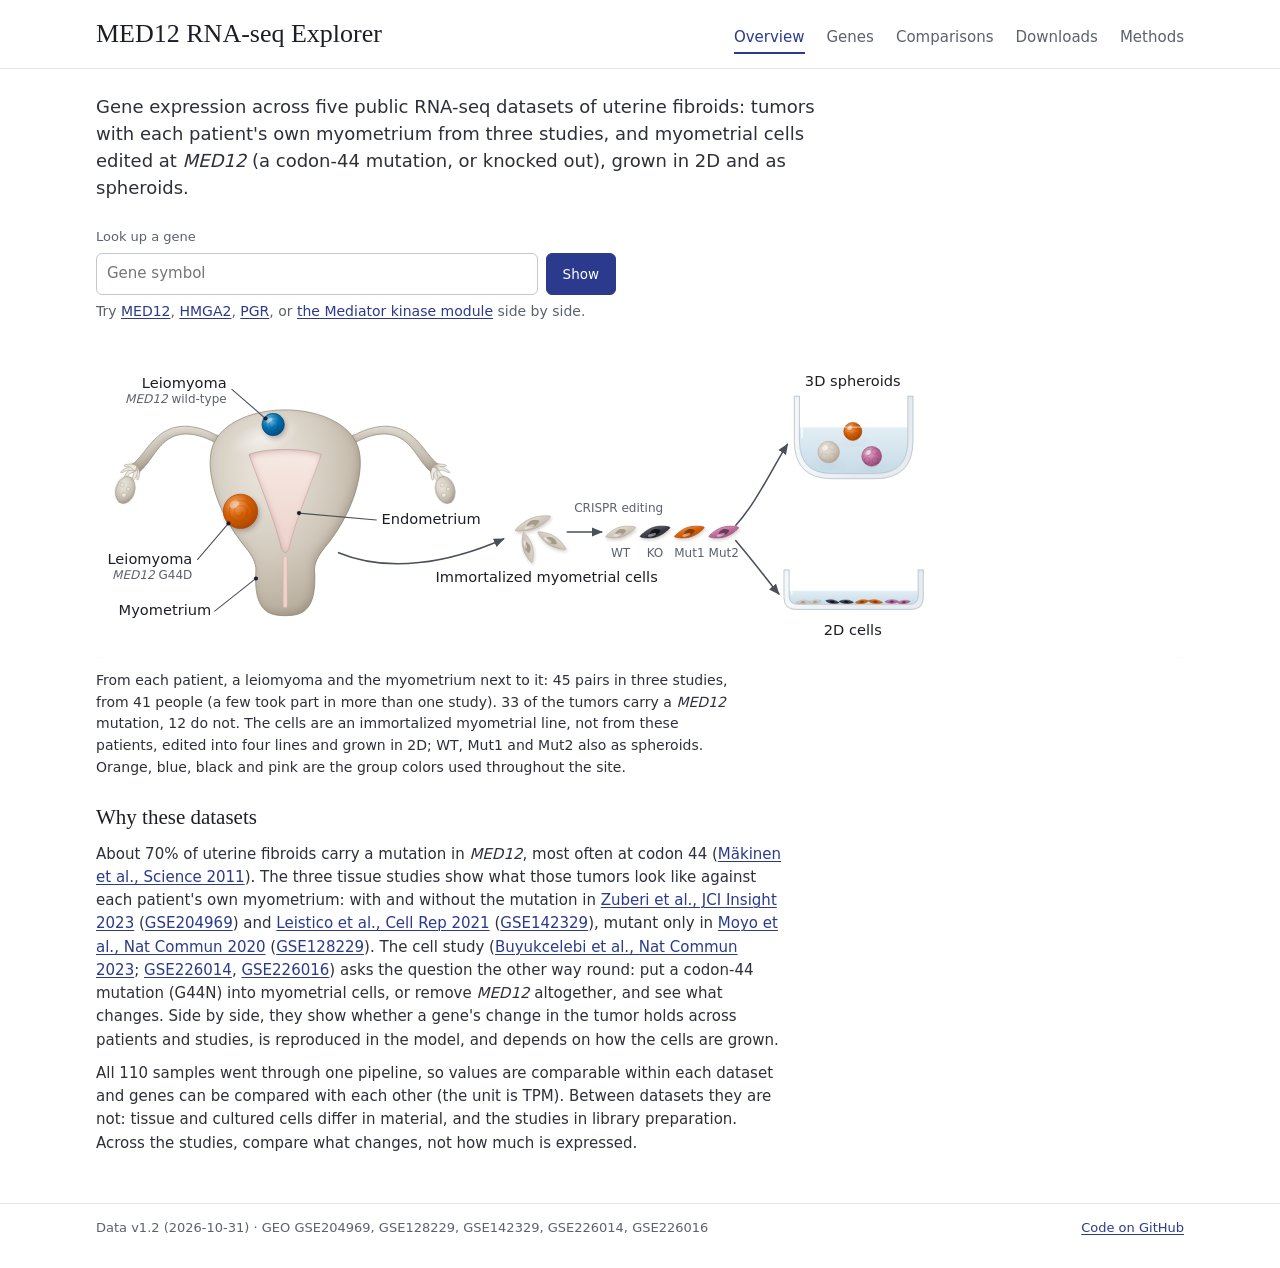
==== commit 2cab29e2: "v1.2: TF activity on the Comparisons page (Genes / TFs switch, target lists), downloads, Methods Co-" ====
--- a/docs/index.html
+++ b/docs/index.html
@@ -6,7 +6,7 @@
 <title>MED12 RNA-seq Explorer</title>
 <meta name="description" content="Five public RNA-seq datasets of uterine fibroids, reprocessed together: tumors with matched myometrium from three studies, and MED12-edited myometrial cells in 2D and 3D culture. Look up any gene.">
 <link rel="icon" href="favicon.svg" type="image/svg+xml">
-<link rel="stylesheet" href="style.css?v=09fa997c">
+<link rel="stylesheet" href="style.css?v=f5da8c63">
 <script>
   // links made before the overview existed pointed the explorer's gene hash at this page
   if (/(^|[#&])genes?=/.test(location.hash)) location.replace("genes.html" + location.hash);
@@ -244,12 +244,12 @@
 <footer class="site-footer">
   <div class="wrap">
     <!-- footer:start -->
-<span>Data v1.1 (2026-10-31) · GEO GSE204969, GSE128229, GSE142329, GSE226014, GSE226016</span>
+<span>Data v1.2 (2026-10-31) · GEO GSE204969, GSE128229, GSE142329, GSE226014, GSE226016</span>
 <!-- footer:end -->
     <a href="https://github.com/brandonlukas/med12-tpm">Code on GitHub</a>
   </div>
 </footer>
-<script src="common.js?v=09fa997c"></script>
-<script src="overview.js?v=09fa997c"></script>
+<script src="common.js?v=f5da8c63"></script>
+<script src="overview.js?v=f5da8c63"></script>
 </body>
 </html>
--- a/docs/style.css
+++ b/docs/style.css
@@ -204,6 +204,11 @@
 .picked { display: flex; flex-wrap: wrap; gap: 6px 16px; align-items: baseline; background: var(--panel); border-radius: var(--radius); padding: 10px 14px; font-size: 14px; }
 .picked b { font-size: 16px; }
 .picked .end { margin-left: auto; display: flex; gap: 10px; align-items: baseline; }
+.targets { display: grid; gap: 8px; justify-items: start; margin-top: 8px; padding: 10px 14px; border: 1px solid var(--rule); border-radius: var(--radius); font-size: 14px; }
+.targets p { margin: 0; }
+.targets .scroll { justify-self: stretch; }
+.targets table { width: auto; }
+.targets td .linklike { font-weight: 600; }
 .plotwrap { position: relative; }
 .plotwrap .reset { position: absolute; top: 0; right: 0; background: #fff; }
 .volcano { height: 480px; }
